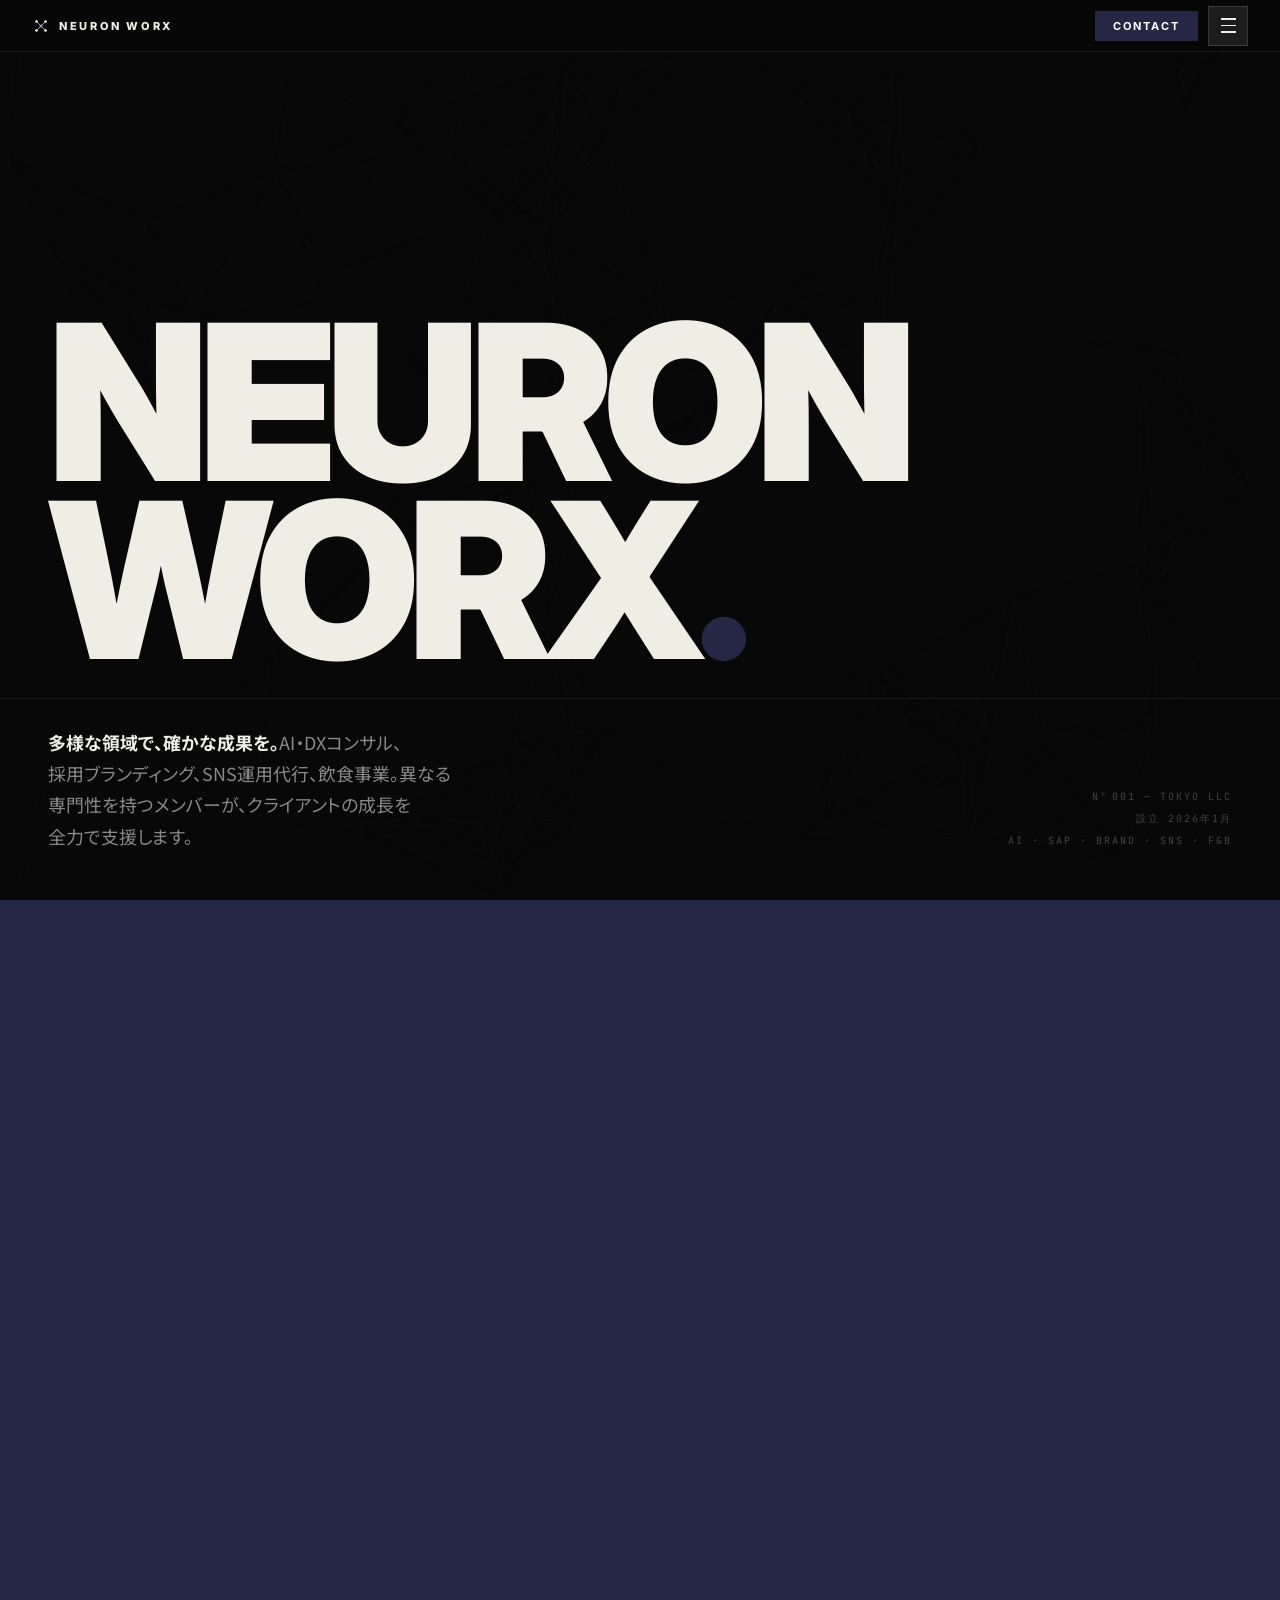
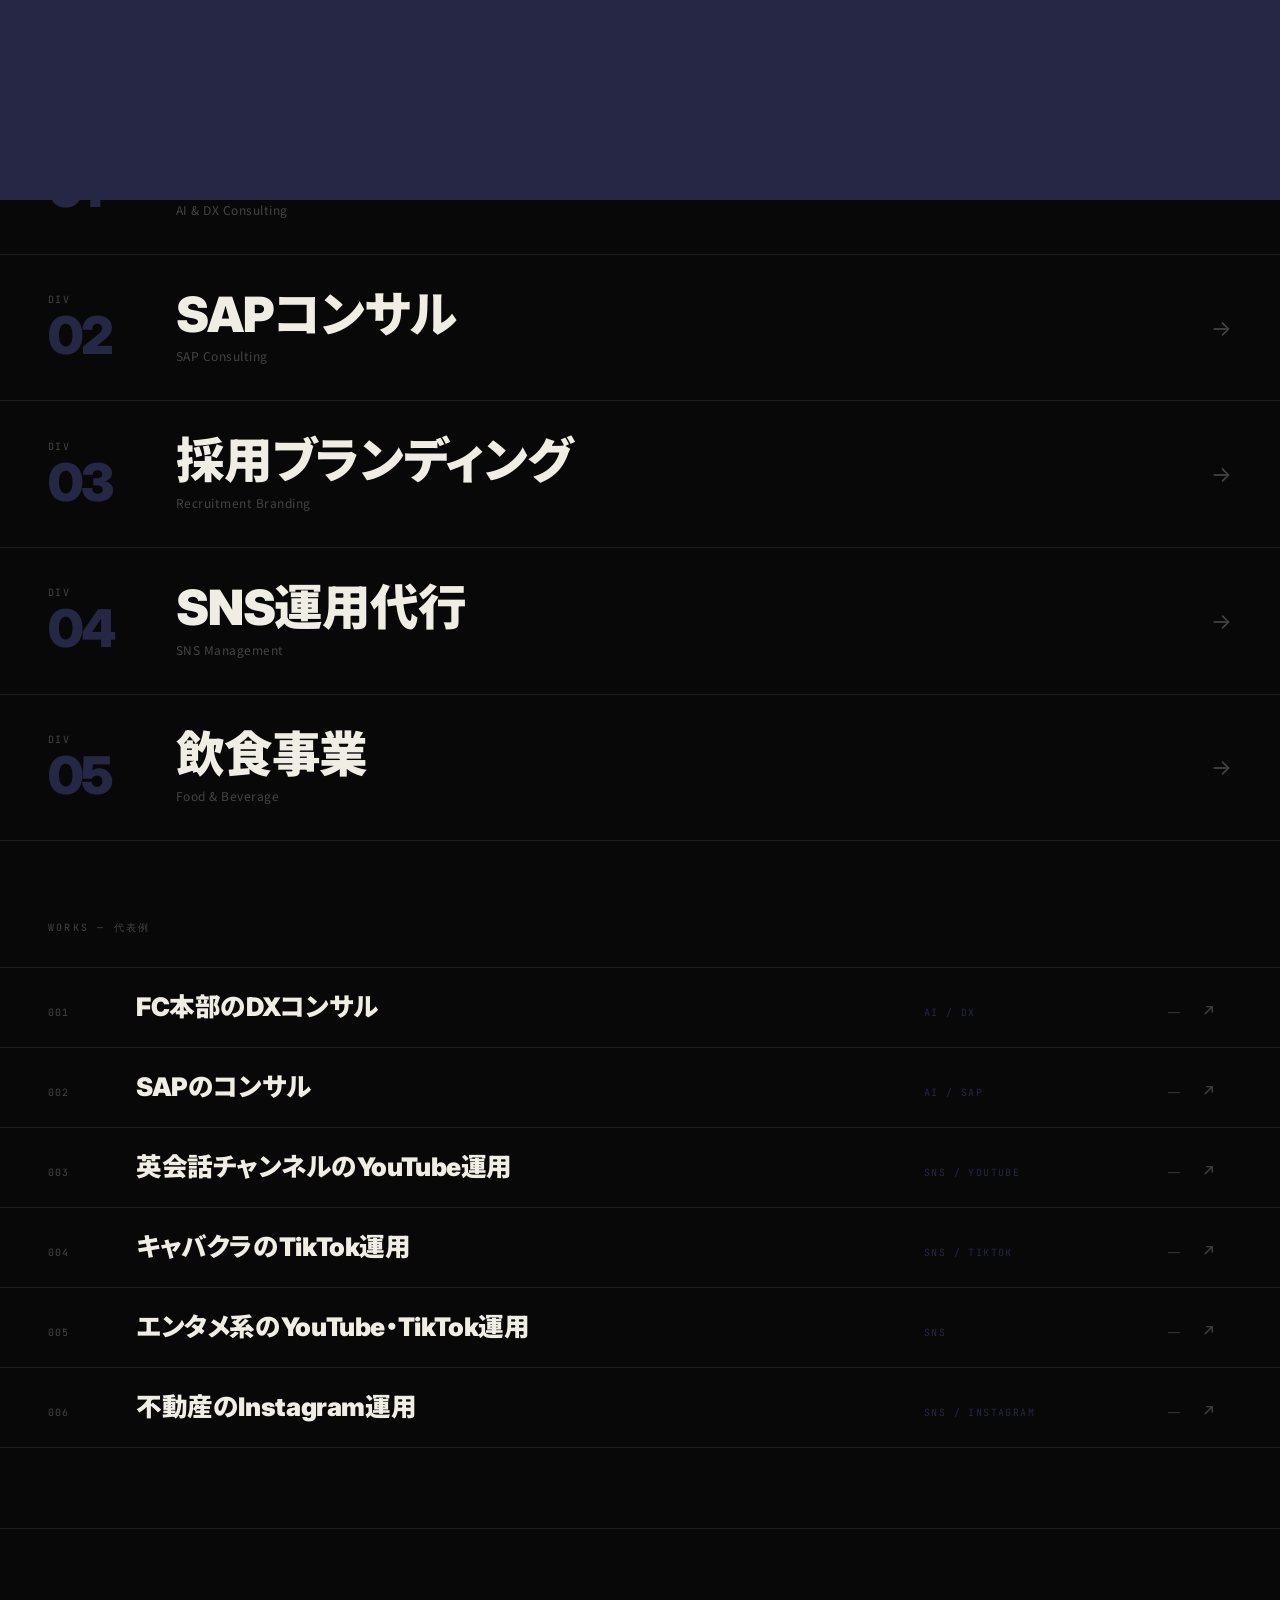
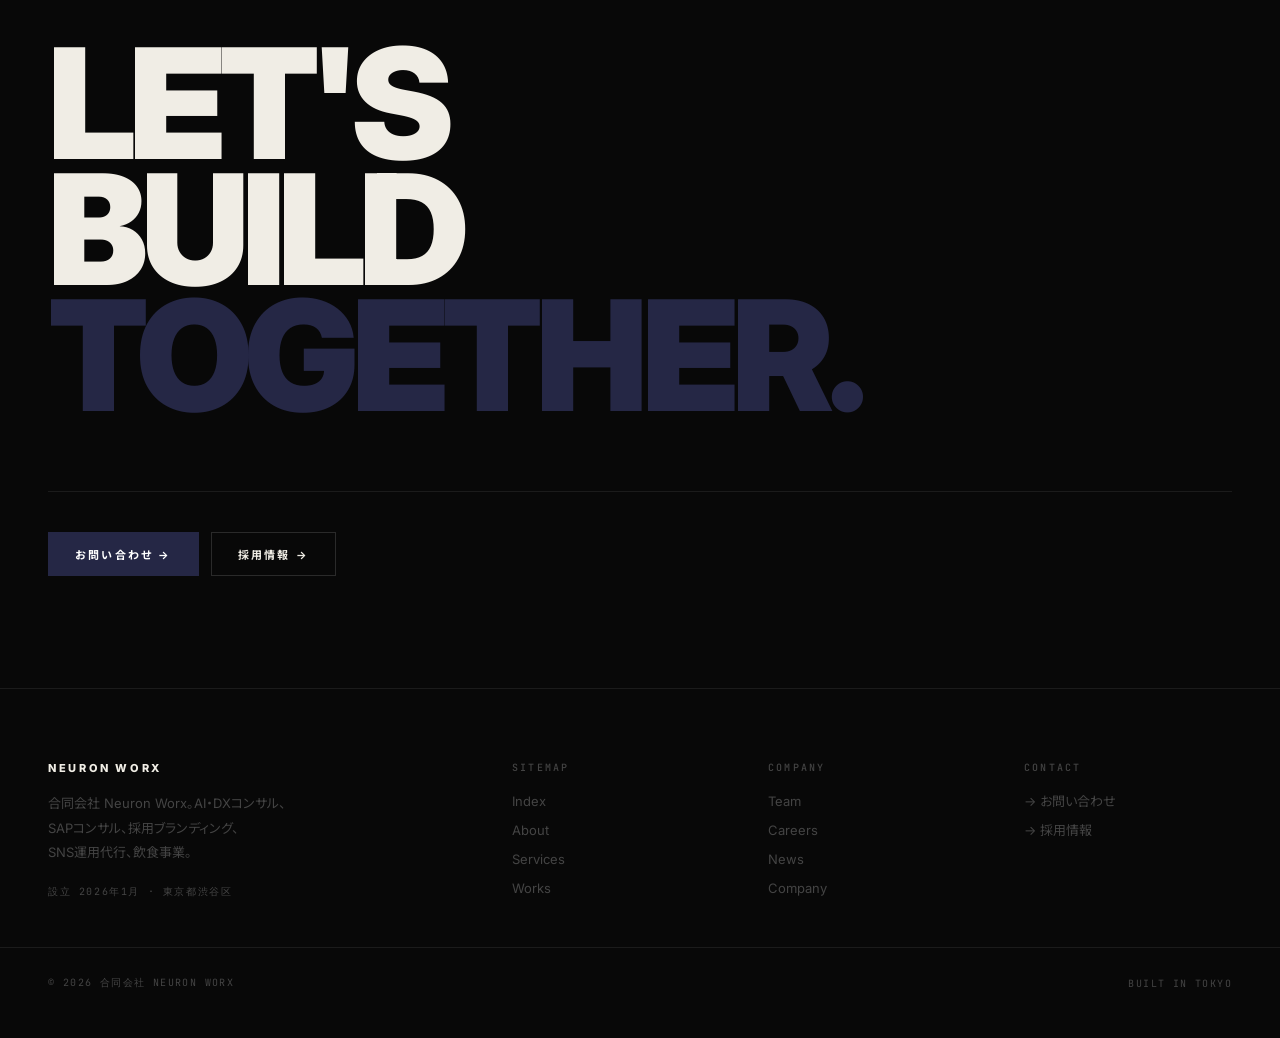
==== index.html @ 0fd64f43 "Fix Japanese typography + remove emails + fix founding date Typography (日本語組版): - word-break:auto-ph" ====
<!doctype html>
<html lang="ja">
<head>
<meta charset="utf-8"/>
<meta name="viewport" content="width=device-width,initial-scale=1"/>
<title>Neuron Worx — 合同会社ニューロンワークス</title>
<link rel="preconnect" href="https://fonts.googleapis.com"/>
<link rel="preconnect" href="https://fonts.gstatic.com" crossorigin/>
<link rel="stylesheet" href="https://fonts.googleapis.com/css2?family=Inter:wght@400;500;700;800;900&family=JetBrains+Mono:wght@400;500&family=Noto+Sans+JP:wght@400;500;700;900&family=Noto+Serif+JP:wght@400;700&display=swap"/>
<link rel="stylesheet" href="assets/theme.css"/>

<!--
  LOADER  ——  Inspired by RYDEN's scrolling strip marquee.
  Multiple black horizontal bands with "NEURON WORX" text
  scrolling in alternating directions. ガガガ energy.
-->
<style>
#nw-loader{
  position:fixed;inset:0;z-index:9999;
  background:#080808;
  display:flex;flex-direction:column;align-items:stretch;justify-content:center;
  overflow:hidden;
  transition:opacity .5s ease;
}
#nw-loader.out{opacity:0;pointer-events:none;}

.nwl-strip{
  display:flex;align-items:center;
  height:72px;
  overflow:hidden;
  border-bottom:1px solid rgba(255,255,255,.06);
  position:relative;
}
.nwl-strip:first-child{border-top:1px solid rgba(255,255,255,.06);}

/* even strips get the accent color text */
.nwl-strip:nth-child(2n) .nwl-track{color:#252745;}
.nwl-strip:nth-child(2n){background:#0d0d0d;}

.nwl-track{
  display:inline-flex;align-items:center;gap:0;
  white-space:nowrap;
  font-family:"Inter","Noto Sans JP",sans-serif;
  font-weight:900;
  font-size:36px;
  letter-spacing:-.01em;
  text-transform:uppercase;
  color:#f0ede5;
  /* default: scroll left */
  animation:scroll-l 6s linear infinite;
}
.nwl-strip:nth-child(2n) .nwl-track{
  /* even rows: scroll right */
  animation:scroll-r 5s linear infinite;
}
.nwl-strip:nth-child(3n) .nwl-track{
  animation-duration:8s;
}
.nwl-strip:nth-child(5) .nwl-track{
  animation-duration:4.5s;
}

@keyframes scroll-l{
  from{transform:translateX(0);}
  to{transform:translateX(-50%);}
}
@keyframes scroll-r{
  from{transform:translateX(-50%);}
  to{transform:translateX(0);}
}

.nwl-sep{
  display:inline-block;
  width:48px;height:48px;
  background:#252745;
  margin:0 28px;
  flex-shrink:0;
}
.nwl-strip:nth-child(2n) .nwl-sep{background:#f0ede5;}
</style>

<div id="nw-loader" aria-hidden="true">
  <!-- 7 scrolling strips -->
  <div class="nwl-strip"><div class="nwl-track">NEURON WORX <span class="nwl-sep"></span> NEURON WORX <span class="nwl-sep"></span> NEURON WORX <span class="nwl-sep"></span> NEURON WORX <span class="nwl-sep"></span> NEURON WORX <span class="nwl-sep"></span> NEURON WORX <span class="nwl-sep"></span> NEURON WORX <span class="nwl-sep"></span> NEURON WORX <span class="nwl-sep"></span></div></div>
  <div class="nwl-strip"><div class="nwl-track">NEURON WORX <span class="nwl-sep"></span> NEURON WORX <span class="nwl-sep"></span> NEURON WORX <span class="nwl-sep"></span> NEURON WORX <span class="nwl-sep"></span> NEURON WORX <span class="nwl-sep"></span> NEURON WORX <span class="nwl-sep"></span> NEURON WORX <span class="nwl-sep"></span> NEURON WORX <span class="nwl-sep"></span></div></div>
  <div class="nwl-strip"><div class="nwl-track">NEURON WORX <span class="nwl-sep"></span> NEURON WORX <span class="nwl-sep"></span> NEURON WORX <span class="nwl-sep"></span> NEURON WORX <span class="nwl-sep"></span> NEURON WORX <span class="nwl-sep"></span> NEURON WORX <span class="nwl-sep"></span> NEURON WORX <span class="nwl-sep"></span> NEURON WORX <span class="nwl-sep"></span></div></div>
  <div class="nwl-strip"><div class="nwl-track">NEURON WORX <span class="nwl-sep"></span> NEURON WORX <span class="nwl-sep"></span> NEURON WORX <span class="nwl-sep"></span> NEURON WORX <span class="nwl-sep"></span> NEURON WORX <span class="nwl-sep"></span> NEURON WORX <span class="nwl-sep"></span> NEURON WORX <span class="nwl-sep"></span> NEURON WORX <span class="nwl-sep"></span></div></div>
  <div class="nwl-strip"><div class="nwl-track">NEURON WORX <span class="nwl-sep"></span> NEURON WORX <span class="nwl-sep"></span> NEURON WORX <span class="nwl-sep"></span> NEURON WORX <span class="nwl-sep"></span> NEURON WORX <span class="nwl-sep"></span> NEURON WORX <span class="nwl-sep"></span> NEURON WORX <span class="nwl-sep"></span> NEURON WORX <span class="nwl-sep"></span></div></div>
  <div class="nwl-strip"><div class="nwl-track">NEURON WORX <span class="nwl-sep"></span> NEURON WORX <span class="nwl-sep"></span> NEURON WORX <span class="nwl-sep"></span> NEURON WORX <span class="nwl-sep"></span> NEURON WORX <span class="nwl-sep"></span> NEURON WORX <span class="nwl-sep"></span> NEURON WORX <span class="nwl-sep"></span> NEURON WORX <span class="nwl-sep"></span></div></div>
  <div class="nwl-strip"><div class="nwl-track">NEURON WORX <span class="nwl-sep"></span> NEURON WORX <span class="nwl-sep"></span> NEURON WORX <span class="nwl-sep"></span> NEURON WORX <span class="nwl-sep"></span> NEURON WORX <span class="nwl-sep"></span> NEURON WORX <span class="nwl-sep"></span> NEURON WORX <span class="nwl-sep"></span> NEURON WORX <span class="nwl-sep"></span></div></div>
</div>

<script>
const TWEAK_DEFAULTS = /*EDITMODE-BEGIN*/{
  "theme":  "dark",
  "accent": "orange",
  "font":   "sans"
}/*EDITMODE-END*/;
</script>

<style>
/* ════════════════════════════
   index.html — page styles
════════════════════════════ */

/* ── CANVAS bg ── */
#bg-canvas{
  position:fixed;inset:0;width:100%;height:100%;
  z-index:0;pointer-events:none;opacity:.5;
}

/* ── HERO ── */
.s-hero{
  min-height:100svh;
  display:flex;flex-direction:column;justify-content:flex-end;
  position:relative;z-index:1;
  padding-top:52px;
}
.hero-title{
  font-family:var(--display);font-style:var(--display-style);
  font-weight:var(--display-weight);
  font-size:clamp(72px,17vw,248px);
  line-height:.82;letter-spacing:-.045em;
  text-transform:uppercase;color:var(--ink);
  padding:0 48px;
}
.hero-title .accent{color:var(--accent);}
.hero-bottom{
  display:grid;grid-template-columns:1fr auto;gap:48px;align-items:end;
  padding:28px 48px 48px;
  border-top:1px solid var(--line);margin-top:28px;
}
.hero-copy{
  font-family:"Noto Sans JP","Inter",sans-serif;
  font-size:clamp(14px,1.4vw,18px);
  line-height:1.75;color:var(--ink-2);max-width:42ch;
}
.hero-copy b{color:var(--ink);font-weight:700;}
.hero-meta{
  flex-shrink:0;text-align:right;
  font-family:var(--mono);font-size:10px;letter-spacing:.2em;
  text-transform:uppercase;color:var(--ink-3);line-height:2.2;
}

/* ── SCROLLING TICKER (between hero and statement) ── */
.s-ticker{
  overflow:hidden;
  border-top:1px solid var(--line);
  border-bottom:1px solid var(--line);
  position:relative;z-index:1;
}
.ticker-row{
  display:flex;align-items:center;
  height:56px;overflow:hidden;
  border-bottom:1px solid var(--line);
}
.ticker-row:last-child{border-bottom:0;}
.ticker-track{
  display:inline-flex;align-items:center;
  white-space:nowrap;gap:0;
  font-family:var(--mono);font-size:12px;letter-spacing:.22em;
  text-transform:uppercase;color:var(--ink-3);
  animation:ticker-l 30s linear infinite;
}
.ticker-row:nth-child(2) .ticker-track{
  color:var(--accent);
  animation:ticker-r 22s linear infinite;
}
@keyframes ticker-l{from{transform:translateX(0);}to{transform:translateX(-50%);}}
@keyframes ticker-r{from{transform:translateX(-50%);}to{transform:translateX(0);}}
.ticker-sep{color:var(--accent);margin:0 20px;font-size:8px;}

/* ── STATEMENT ── */
.s-statement{
  padding:96px 48px;
  border-bottom:1px solid var(--line);
  position:relative;z-index:1;
}
.stmt-label{
  font-family:var(--mono);font-size:10px;letter-spacing:.22em;
  text-transform:uppercase;color:var(--accent);
  margin-bottom:40px;
}
.stmt-text{
  font-family:"Noto Sans JP","Inter",sans-serif;
  font-weight:700;font-size:clamp(28px,4vw,62px);
  line-height:1.45;color:var(--ink);
  max-width:1000px;
}
.stmt-text em{font-style:normal;color:var(--accent);}
.stmt-sub{
  font-family:var(--sans);font-size:14px;line-height:1.9;
  color:var(--ink-2);margin-top:40px;max-width:56ch;
}

/* ── DIVISIONS ── */
.s-divisions{position:relative;z-index:1;}
.div-header{
  display:flex;align-items:center;justify-content:space-between;
  padding:32px 48px;border-bottom:1px solid var(--line);
}
.div-label{font-family:var(--mono);font-size:10px;letter-spacing:.22em;text-transform:uppercase;color:var(--ink-3);}
.div-all{font-family:var(--mono);font-size:10px;letter-spacing:.18em;text-transform:uppercase;color:var(--ink-3);transition:color .2s;}
.div-all:hover{color:var(--ink);}
.div-row{
  display:grid;grid-template-columns:96px 1fr auto;
  align-items:center;gap:32px;
  padding:36px 48px;border-bottom:1px solid var(--line);
  cursor:pointer;transition:background .2s;
  text-decoration:none;color:inherit;position:relative;
}
.div-row::after{
  content:"";position:absolute;
  left:0;top:0;bottom:0;width:3px;
  background:var(--accent);
  transform:scaleY(0);transform-origin:bottom;
  transition:transform .3s cubic-bezier(.2,.8,.2,1);
}
.div-row:hover::after{transform:scaleY(1);}
.div-row:hover{background:rgba(255,68,0,.04);}
.div-num{
  display:flex;flex-direction:column;gap:4px;
}
.div-num .idx{font-family:var(--mono);font-size:10px;letter-spacing:.14em;color:var(--ink-3);}
.div-num .big{
  font-family:var(--display);font-style:var(--display-style);
  font-weight:var(--display-weight);
  font-size:52px;line-height:1;color:var(--accent);letter-spacing:-.04em;
}
.div-info{}
.div-name{
  font-family:var(--display);font-style:var(--display-style);
  font-weight:var(--display-weight);
  font-size:clamp(28px,3.8vw,60px);line-height:1;
  letter-spacing:-.025em;color:var(--ink);
}
.div-jp{
  font-family:"Noto Sans JP",sans-serif;font-size:12px;
  color:var(--ink-3);margin-top:8px;letter-spacing:.04em;
}
.div-arrow{font-size:22px;color:var(--ink-3);flex-shrink:0;transition:transform .25s,color .2s;}
.div-row:hover .div-arrow{transform:translateX(8px);color:var(--accent);}

/* ── WORKS LIST ── */
.s-works{padding:80px 0;position:relative;z-index:1;}
.works-hdr{
  display:flex;align-items:center;justify-content:space-between;
  padding:0 48px;margin-bottom:0;
}
.works-hdr-label{font-family:var(--mono);font-size:10px;letter-spacing:.22em;text-transform:uppercase;color:var(--ink-3);}
.works-hdr-link{font-family:var(--mono);font-size:10px;letter-spacing:.18em;text-transform:uppercase;color:var(--ink-3);transition:color .2s;}
.works-hdr-link:hover{color:var(--ink);}
.works-list{border-top:1px solid var(--line);margin-top:32px;}
.work-row{
  display:grid;grid-template-columns:64px 1fr 160px 72px 28px;
  align-items:baseline;gap:24px;
  padding:26px 48px;border-bottom:1px solid var(--line);
  cursor:pointer;position:relative;transition:background .2s;
}
.work-row::before{
  content:"";position:absolute;left:0;top:0;bottom:0;
  width:0;background:var(--accent);
  transition:width .28s cubic-bezier(.2,.8,.2,1);
}
.work-row:hover::before{width:3px;}
.work-row:hover{background:rgba(255,68,0,.04);}
.wn{font-family:var(--mono);font-size:10px;letter-spacing:.1em;color:var(--ink-3);}
.wt{
  font-family:var(--display);font-style:var(--display-style);
  font-weight:var(--display-weight);
  font-size:clamp(18px,2vw,32px);letter-spacing:-.015em;line-height:1.05;color:var(--ink);
}
.wt small{display:block;font-family:var(--sans);font-style:normal;font-size:11px;color:var(--ink-3);margin-top:4px;font-weight:400;}
.wcat{font-family:var(--mono);font-size:10px;letter-spacing:.14em;text-transform:uppercase;color:var(--accent);}
.wyr{font-family:var(--mono);font-size:10px;color:var(--ink-3);text-align:right;}
.warr{color:var(--ink-3);font-family:var(--mono);transition:color .2s,transform .2s;}
.work-row:hover .warr{color:var(--accent);transform:translateX(4px);}
.works-foot{padding:36px 48px 0;}

/* ── FIGURES ── */
.s-figures{
  display:grid;grid-template-columns:repeat(4,1fr);
  border-top:1px solid var(--line);border-bottom:1px solid var(--line);
  position:relative;z-index:1;
}
.fig-cell{
  padding:44px 36px;border-left:1px solid var(--line);
  display:flex;flex-direction:column;gap:8px;
}
.fig-cell:first-child{border-left:0;}
.fig-label{font-family:var(--mono);font-size:10px;letter-spacing:.2em;text-transform:uppercase;color:var(--ink-3);}
.fig-val{
  font-family:var(--display);font-style:var(--display-style);
  font-weight:var(--display-weight);
  font-size:clamp(44px,5vw,80px);line-height:1;color:var(--ink);letter-spacing:-.03em;
}
.fig-val sup{font-size:.28em;color:var(--accent);font-family:var(--mono);font-style:normal;margin-left:2px;vertical-align:top;margin-top:.2em;}
.fig-note{font-family:var(--mono);font-size:10px;letter-spacing:.12em;text-transform:uppercase;color:var(--ink-3);margin-top:auto;}

/* ── CTA section ── */
.s-cta{
  padding:112px 48px;
  border-top:1px solid var(--line);
  position:relative;z-index:1;
}
.cta-heading{
  font-family:var(--display);font-style:var(--display-style);
  font-weight:var(--display-weight);
  font-size:clamp(56px,12vw,180px);line-height:.82;
  letter-spacing:-.045em;text-transform:uppercase;color:var(--ink);
  margin-bottom:72px;
}
.cta-heading .accent{color:var(--accent);}
.cta-row{
  display:flex;align-items:center;justify-content:space-between;gap:40px;
  border-top:1px solid var(--line);padding-top:40px;flex-wrap:wrap;
}
.cta-email{font-family:var(--mono);font-size:13px;letter-spacing:.1em;color:var(--ink-3);}
.cta-btns{display:flex;gap:12px;flex-wrap:wrap;}

/* Responsive */
@media(max-width:1100px){
  .s-figures{grid-template-columns:1fr 1fr;}
  .fig-cell{border-left:0;border-top:1px solid var(--line);}
  .fig-cell:first-child,.fig-cell:nth-child(2){border-top:0;}
}
@media(max-width:900px){
  .hero-title{font-size:min(16vw,96px);padding:0 24px;}
  .hero-bottom{grid-template-columns:1fr;gap:24px;padding:24px 24px 40px;}
  .s-statement{padding:64px 24px;}
  .div-header,.works-hdr,.works-foot{padding-left:24px;padding-right:24px;}
  .div-row{padding:28px 24px;grid-template-columns:64px 1fr auto;gap:16px;}
  .div-num .big{font-size:36px;}
  .work-row{padding:20px 24px;grid-template-columns:40px 1fr;}
  .wcat,.wyr,.warr{display:none;}
  .s-cta{padding:80px 24px;}
  .s-figures{grid-template-columns:1fr 1fr;}
}
</style>
</head>
<body data-theme="dark" data-accent="orange" data-font="sans">

<canvas id="bg-canvas"></canvas>

<!-- Menu -->
<div class="menu-overlay" id="menu">
  <button class="menu-close" id="menu-close">×</button>
  <nav>
    <ul class="menu-links">
      <li><a href="index.html">Index <span class="arr">↗</span></a></li>
      <li><a href="about.html">About <span class="arr">↗</span></a></li>
      <li><a href="services.html">Services <span class="arr">↗</span></a></li>
      <li><a href="works.html">Works <span class="arr">↗</span></a></li>
      <li><a href="team.html">Team <span class="arr">↗</span></a></li>
      <li><a href="careers.html">Careers <span class="arr">↗</span></a></li>
      <li><a href="news.html">News <span class="arr">↗</span></a></li>
      <li><a href="company.html">Company <span class="arr">↗</span></a></li>
      <li><a href="contact.html">Contact <span class="arr">↗</span></a></li>
    </ul>
  </nav>
  <div class="menu-foot">
    <span>© 2026 合同会社 Neuron Worx</span>
    <span>Tokyo, Japan · Est. 2021</span>
  </div>
</div>

<!-- Nav -->
<nav class="site-nav">
  <a class="logo" href="index.html">
    <span class="logo-mark">
      <svg viewBox="0 0 24 24" fill="none">
        <defs><linearGradient id="nwlg" x1="0" y1="0" x2="1" y2="1">
          <stop offset="0" stop-color="#252745"/><stop offset="1" stop-color="#3a3d70"/>
        </linearGradient></defs>
        <circle cx="6"  cy="6"  r="1.8" fill="currentColor"/>
        <circle cx="18" cy="6"  r="1.8" fill="currentColor"/>
        <circle cx="6"  cy="18" r="1.8" fill="currentColor"/>
        <circle cx="18" cy="18" r="1.8" fill="currentColor"/>
        <circle cx="12" cy="12" r="3"   fill="url(#nwlg)"/>
        <path d="M6 6 L12 12 L18 6 M6 18 L12 12 L18 18" stroke="currentColor" stroke-width="0.85"/>
      </svg>
    </span>
    NEURON WORX
  </a>
  <div class="nav-right">
    <a class="nav-contact" href="contact.html">CONTACT</a>
    <button class="nav-hamburger" id="menu-open">
      <span></span><span></span><span></span>
    </button>
  </div>
</nav>

<!-- Tweaks -->
<div class="tweaks" id="tweaks">
  <h4>TWEAKS <span class="close" id="tweaks-close">×</span></h4>
  <div class="tw-row"><span class="label">Accent</span><div class="tw-opts" data-key="accent">
    <button class="tw-opt" data-val="orange">Orange</button>
    <button class="tw-opt" data-val="white">White</button>
    <button class="tw-opt" data-val="lime">Lime</button>
    <button class="tw-opt" data-val="cyan">Cyan</button>
  </div></div>
  <div class="tw-row"><span class="label">Font</span><div class="tw-opts" data-key="font">
    <button class="tw-opt" data-val="sans">Sans</button>
    <button class="tw-opt" data-val="serif-italic">Bodoni</button>
    <button class="tw-opt" data-val="mono">Mono</button>
  </div></div>
</div>

<main>

  <!-- HERO -->
  <section class="s-hero">
    <h1 class="hero-title">
      NEURON<br/>WORX<span class="accent">.</span>
    </h1>
    <div class="hero-bottom">
      <p class="hero-copy">
        <b>多様な領域で、確かな成果を。</b>AI・DXコンサル、採用ブランディング、SNS運用代行、飲食事業。異なる専門性を持つメンバーが、クライアントの成長を全力で支援します。
      </p>
      <div class="hero-meta">
        N°&thinsp;001 — Tokyo LLC
        <br/>設立 2026年1月
        <br/>AI · SAP · Brand · SNS · F&amp;B
      </div>
    </div>
  </section>

  <!-- SCROLLING TICKER -->
  <div class="s-ticker">
    <div class="ticker-row">
      <div class="ticker-track">
        AI CONSULTING <span class="ticker-sep">◆</span> RECRUITMENT BRANDING <span class="ticker-sep">◆</span> SNS MANAGEMENT <span class="ticker-sep">◆</span> FOOD &amp; BEVERAGE <span class="ticker-sep">◆</span> TOKYO · JAPAN <span class="ticker-sep">◆</span> EST. 2026 <span class="ticker-sep">◆</span> AI CONSULTING <span class="ticker-sep">◆</span> RECRUITMENT BRANDING <span class="ticker-sep">◆</span> SNS MANAGEMENT <span class="ticker-sep">◆</span> FOOD &amp; BEVERAGE <span class="ticker-sep">◆</span> TOKYO · JAPAN <span class="ticker-sep">◆</span> EST. 2026 <span class="ticker-sep">◆</span>
      </div>
    </div>
    <div class="ticker-row">
      <div class="ticker-track">
        知性を編む <span class="ticker-sep">◆</span> 事業を接続する <span class="ticker-sep">◆</span> 合同会社ニューロンワークス <span class="ticker-sep">◆</span> NEURON WORX <span class="ticker-sep">◆</span> 四つの事業 <span class="ticker-sep">◆</span> 異領域の接続 <span class="ticker-sep">◆</span> 知性を編む <span class="ticker-sep">◆</span> 事業を接続する <span class="ticker-sep">◆</span> 合同会社ニューロンワークス <span class="ticker-sep">◆</span> NEURON WORX <span class="ticker-sep">◆</span> 四つの事業 <span class="ticker-sep">◆</span> 異領域の接続 <span class="ticker-sep">◆</span>
      </div>
    </div>
  </div>

  <!-- STATEMENT -->
  <section class="s-statement">
    <p class="stmt-label">— Our Mission</p>
    <h2 class="stmt-text reveal">
      多様な領域で挑戦し、<em>確かな成果</em>をお届けすること。それが Neuron Worx の約束です。
    </h2>
    <p class="stmt-sub reveal">
      コンサルファーム出身者、スタートアップの元CEO、トップクリエイターなど、異なるバックグラウンドを持つプロフェッショナルが集結。AI・DXからSAP、採用ブランディング、SNS運用代行、飲食事業まで、多彩な領域でクライアントの成長を支えています。
    </p>
  </section>

  <!-- DIVISIONS -->
  <section class="s-divisions">
    <div class="div-header">
      <span class="div-label">Divisions — 五つの事業</span>
      <a class="div-all" href="services.html">すべて見る →</a>
    </div>
    <a class="div-row reveal" href="services.html#ai">
      <div class="div-num"><span class="idx">DIV</span><span class="big">01</span></div>
      <div class="div-info">
        <div class="div-name">AI・DXコンサル</div>
        <div class="div-jp">AI &amp; DX Consulting</div>
      </div>
      <span class="div-arrow">→</span>
    </a>
    <a class="div-row reveal" href="services.html#sap">
      <div class="div-num"><span class="idx">DIV</span><span class="big">02</span></div>
      <div class="div-info">
        <div class="div-name">SAPコンサル</div>
        <div class="div-jp">SAP Consulting</div>
      </div>
      <span class="div-arrow">→</span>
    </a>
    <a class="div-row reveal" href="services.html#branding">
      <div class="div-num"><span class="idx">DIV</span><span class="big">03</span></div>
      <div class="div-info">
        <div class="div-name">採用ブランディング</div>
        <div class="div-jp">Recruitment Branding</div>
      </div>
      <span class="div-arrow">→</span>
    </a>
    <a class="div-row reveal" href="services.html#sns">
      <div class="div-num"><span class="idx">DIV</span><span class="big">04</span></div>
      <div class="div-info">
        <div class="div-name">SNS運用代行</div>
        <div class="div-jp">SNS Management</div>
      </div>
      <span class="div-arrow">→</span>
    </a>
    <a class="div-row reveal" href="services.html#fnb">
      <div class="div-num"><span class="idx">DIV</span><span class="big">05</span></div>
      <div class="div-info">
        <div class="div-name">飲食事業</div>
        <div class="div-jp">Food &amp; Beverage</div>
      </div>
      <span class="div-arrow">→</span>
    </a>
  </section>

  <!-- WORKS -->
  <section class="s-works">
    <div class="works-hdr">
      <span class="works-hdr-label">Works — 代表例</span>
    </div>
    <div class="works-list reveal">
      <div class="work-row">
        <div class="wn">001</div>
        <div class="wt">FC本部のDXコンサル</div>
        <div class="wcat">AI / DX</div>
        <div class="wyr">——</div>
        <div class="warr">↗</div>
      </div>
      <div class="work-row">
        <div class="wn">002</div>
        <div class="wt">SAPのコンサル</div>
        <div class="wcat">AI / SAP</div>
        <div class="wyr">——</div>
        <div class="warr">↗</div>
      </div>
      <div class="work-row">
        <div class="wn">003</div>
        <div class="wt">英会話チャンネルのYouTube運用</div>
        <div class="wcat">SNS / YouTube</div>
        <div class="wyr">——</div>
        <div class="warr">↗</div>
      </div>
      <div class="work-row">
        <div class="wn">004</div>
        <div class="wt">キャバクラのTikTok運用</div>
        <div class="wcat">SNS / TikTok</div>
        <div class="wyr">——</div>
        <div class="warr">↗</div>
      </div>
      <div class="work-row">
        <div class="wn">005</div>
        <div class="wt">エンタメ系のYouTube・TikTok運用</div>
        <div class="wcat">SNS</div>
        <div class="wyr">——</div>
        <div class="warr">↗</div>
      </div>
      <div class="work-row">
        <div class="wn">006</div>
        <div class="wt">不動産のInstagram運用</div>
        <div class="wcat">SNS / Instagram</div>
        <div class="wyr">——</div>
        <div class="warr">↗</div>
      </div>
    </div>
  </section>

  <!-- CTA -->
  <section class="s-cta">
    <h2 class="cta-heading reveal">
      LET'S<br/>BUILD<br/><span class="accent">TOGETHER.</span>
    </h2>
    <div class="cta-row">
      <div class="cta-btns">
        <a class="btn primary" href="contact.html">お問い合わせ →</a>
        <a class="btn" href="careers.html">採用情報 →</a>
      </div>
    </div>
  </section>

</main>

<footer class="site-footer">
  <div class="footer-grid">
    <div>
      <div style="font-family:var(--sans);font-size:11px;font-weight:800;letter-spacing:.24em;color:var(--ink);margin-bottom:16px;text-transform:uppercase;">Neuron Worx</div>
      <p style="font-family:var(--sans);font-size:13px;color:var(--ink-3);line-height:1.9;max-width:36ch;">合同会社 Neuron Worx。AI・DXコンサル、SAPコンサル、採用ブランディング、SNS運用代行、飲食事業。</p>
      <p style="font-family:var(--mono);font-size:10px;letter-spacing:.16em;color:var(--ink-3);margin-top:20px;">設立 2026年1月 · 東京都渋谷区</p>
    </div>
    <div>
      <h5>Sitemap</h5>
      <ul>
        <li><a href="index.html">Index</a></li>
        <li><a href="about.html">About</a></li>
        <li><a href="services.html">Services</a></li>
        <li><a href="works.html">Works</a></li>
      </ul>
    </div>
    <div>
      <h5>Company</h5>
      <ul>
        <li><a href="team.html">Team</a></li>
        <li><a href="careers.html">Careers</a></li>
        <li><a href="news.html">News</a></li>
        <li><a href="company.html">Company</a></li>
      </ul>
    </div>
    <div>
      <h5>Contact</h5>
      <ul>
        <li><a href="contact.html">→ お問い合わせ</a></li>
        <li><a href="careers.html">→ 採用情報</a></li>
      </ul>
    </div>
  </div>
  <div class="footer-copy">
    <span>© 2026 合同会社 Neuron Worx</span>
    <span>Built in Tokyo</span>
  </div>
</footer>

<div class="page-trans" id="page-trans"></div>

<script>
/* ─── Loader exit ─── */
(function(){
  const loader = document.getElementById('nw-loader');
  if(!loader) return;
  function dismiss(){
    loader.classList.add('out');
    setTimeout(()=>{ loader.style.display='none'; }, 520);
  }
  const MIN = 1800; // show the strips long enough to enjoy them
  const t0 = Date.now();
  function tryDismiss(){
    const wait = Math.max(0, MIN - (Date.now()-t0));
    setTimeout(dismiss, wait);
  }
  if(document.readyState==='complete') tryDismiss();
  else { window.addEventListener('load', tryDismiss); setTimeout(dismiss, 4000); }
})();

/* ─── Tweaks ─── */
const state = Object.assign({}, TWEAK_DEFAULTS);
const ACCENT_VARS = {
  orange: {a:'#252745', a2:'#3a3d70'},
  white:  {a:'#f0ede5', a2:'#cccccc'},
  lime:   {a:'#aaff00', a2:'#ccff44'},
  cyan:   {a:'#00ccff', a2:'#44ddff'},
};
function applyState(){
  document.body.dataset.accent = state.accent;
  document.body.dataset.font   = state.font;
  const av = ACCENT_VARS[state.accent] || ACCENT_VARS.orange;
  document.documentElement.style.setProperty('--accent',  av.a);
  document.documentElement.style.setProperty('--accent-2',av.a2);
  document.documentElement.style.setProperty('--orange',  av.a);
  document.documentElement.style.setProperty('--orange-2',av.a2);
  document.querySelectorAll('.tw-opts').forEach(w=>{
    w.querySelectorAll('.tw-opt').forEach(b=> b.classList.toggle('on', b.dataset.val===state[w.dataset.key]));
  });
}
function setKey(k,v){ state[k]=v; applyState(); try{ window.parent.postMessage({type:'__edit_mode_set_keys',edits:{[k]:v}},'*'); }catch(e){} }
document.addEventListener('click', e=>{
  const b=e.target.closest('.tw-opt'); if(!b) return;
  const w=b.closest('.tw-opts'); if(!w) return;
  setKey(w.dataset.key, b.dataset.val);
});
const tc=document.getElementById('tweaks-close');
if(tc) tc.onclick=()=>{ document.getElementById('tweaks').classList.remove('active'); try{ window.parent.postMessage({type:'__deactivate_edit_mode'},'*'); }catch(e){} };
window.addEventListener('message', e=>{
  const d=e.data||{}, p=document.getElementById('tweaks');
  if(!p) return;
  if(d.type==='__activate_edit_mode') p.classList.add('active');
  if(d.type==='__deactivate_edit_mode') p.classList.remove('active');
});
try{ window.parent.postMessage({type:'__edit_mode_available'},'*'); }catch(e){}
applyState();

/* ─── Menu ─── */
const menu=document.getElementById('menu');
document.getElementById('menu-open').addEventListener('click',()=>{ menu.classList.add('open'); document.body.style.overflow='hidden'; });
document.getElementById('menu-close').addEventListener('click',()=>{ menu.classList.remove('open'); document.body.style.overflow=''; });
document.addEventListener('keydown',e=>{ if(e.key==='Escape'){ menu.classList.remove('open'); document.body.style.overflow=''; }});

/* ─── Reveal ─── */
const io=new IntersectionObserver(ents=>{
  ents.forEach(en=>{ if(en.isIntersecting){ en.target.classList.add('in'); io.unobserve(en.target); }});
},{threshold:0.05, rootMargin:'0px 0px -40px 0px'});
document.querySelectorAll('.reveal').forEach(el=> io.observe(el));
setTimeout(()=>{ document.querySelectorAll('.reveal:not(.in)').forEach(el=>{ if(el.getBoundingClientRect().top<window.innerHeight) el.classList.add('in'); }); }, 2000);

/* ─── Page transitions ─── */
const trans=document.getElementById('page-trans');
window.addEventListener('pageshow',()=> trans.classList.remove('enter'));
document.addEventListener('click', e=>{
  const a=e.target.closest('a[href]'); if(!a) return;
  const href=a.getAttribute('href');
  if(!href||href.startsWith('#')||href.startsWith('http')||href.startsWith('mailto:')||a.target==='_blank') return;
  e.preventDefault();
  trans.classList.add('enter');
  setTimeout(()=> location.href=href, 500);
});

/* ─── Canvas: neural network ─── */
(function(){
  const canvas=document.getElementById('bg-canvas');
  if(!canvas) return;
  const ctx=canvas.getContext('2d');
  let W,H,dpr,nodes=[];
  let mouse={x:-9999,y:-9999};

  function resize(){
    dpr=Math.min(window.devicePixelRatio||1,2);
    W=canvas.clientWidth=window.innerWidth;
    H=canvas.clientHeight=window.innerHeight;
    canvas.width=W*dpr; canvas.height=H*dpr;
    ctx.setTransform(dpr,0,0,dpr,0,0);
    build();
  }
  function build(){
    const n=Math.max(40,Math.floor((W*H)/13000));
    nodes=[];
    for(let i=0;i<n;i++) nodes.push({
      x:Math.random()*W, y:Math.random()*H,
      vx:(Math.random()-.5)*.5, vy:(Math.random()-.5)*.5,
      r:.8+Math.random()*1.4,
    });
  }
  function loop(){
    ctx.clearRect(0,0,W,H);
    const R=180;
    // accent color from CSS
    const cs=getComputedStyle(document.body);
    const ac=cs.getPropertyValue('--accent').trim()||'#252745';
    const h=ac.replace('#',''); const cv=parseInt(h,16);
    const r=(cv>>16)&255, g=(cv>>8)&255, b=cv&255;

    for(const n of nodes){
      n.x+=n.vx*.5; n.y+=n.vy*.5;
      if(n.x<-R)n.x=W+R; if(n.x>W+R)n.x=-R;
      if(n.y<-R)n.y=H+R; if(n.y>H+R)n.y=-R;
      // mouse repel
      const dx=n.x-mouse.x, dy=n.y-mouse.y, d=Math.sqrt(dx*dx+dy*dy);
      if(d<120&&d>0){ n.x+=(dx/d)*.3; n.y+=(dy/d)*.3; }
    }
    for(let i=0;i<nodes.length;i++){
      for(let j=i+1;j<nodes.length;j++){
        const a=nodes[i],b=nodes[j],dx=b.x-a.x,dy=b.y-a.y,d2=dx*dx+dy*dy;
        if(d2>R*R) continue;
        const al=(1-Math.sqrt(d2)/R)*.12;
        ctx.strokeStyle=`rgba(${r},${g},${b},${al})`;
        ctx.lineWidth=.6;
        ctx.beginPath();ctx.moveTo(a.x,a.y);ctx.lineTo(b.x,b.y);ctx.stroke();
      }
    }
    for(const n of nodes){
      ctx.fillStyle=`rgba(${r},${g},${b},.18)`;
      ctx.beginPath();ctx.arc(n.x,n.y,n.r,0,Math.PI*2);ctx.fill();
    }
    requestAnimationFrame(loop);
  }
  window.addEventListener('resize',resize);
  window.addEventListener('mousemove',e=>{ mouse.x=e.clientX; mouse.y=e.clientY; });
  resize(); loop();
})();
</script>
</body>
</html>
---- assets/theme.css ----
/* ==========================================================
   NEURON WORX — Design System v6
   Black base · white contrast · orange accent
   "ごちゃごちゃかつ綺麗" editorial energy
========================================================== */

:root {
  --bg:       #080808;
  --bg-1:     #0e0e0e;
  --bg-2:     #141414;
  --bg-3:     #1c1c1c;
  --ink:      #f0ede5;
  --ink-2:    #888888;
  --ink-3:    #444444;
  --line:     rgba(255,255,255,.08);
  --line-2:   rgba(255,255,255,.14);
  --white:    #f0ede5;

  --orange:   #252745;
  --orange-2: #3a3d70;

  --accent:   var(--orange);
  --accent-2: var(--orange-2);

  --sans:     "Inter","Noto Sans JP",system-ui,sans-serif;
  --serif:    "Bodoni Moda","Noto Serif JP",serif;
  --serif-jp: "Noto Serif JP",serif;
  --mono:     "JetBrains Mono",ui-monospace,monospace;

  --display:        var(--sans);
  --display-style:  normal;
  --display-weight: 900;

  --motion: 2;
  --max: 1400px;
}

/* ─── Reset ─── */
*,*::before,*::after{box-sizing:border-box;margin:0;padding:0;}
html{background:var(--bg);color:var(--ink);scroll-behavior:smooth;}
body{
  font-family:var(--sans);
  background:var(--bg);
  color:var(--ink);
  overflow-x:hidden;
  -webkit-font-smoothing:antialiased;
  font-feature-settings:"palt","pkna";
  /* 日本語組版: 句読点・助詞の位置で自然に折り返す */
  word-break:auto-phrase;
  overflow-wrap:break-word;
  line-break:strict;
}
/* 見出し: 行末バランスを均等に保つ */
h1,h2,h3,h4{
  text-wrap:balance;
  word-break:keep-all;
  overflow-wrap:normal;
}
/* 本文段落: 読みやすい位置で折り返す */
p{
  text-wrap:pretty;
  word-break:auto-phrase;
  overflow-wrap:break-word;
}
::selection{background:var(--accent);color:#000;}
a{color:inherit;text-decoration:none;}
img{display:block;max-width:100%;}

/* ─── Nav ─── */
.site-nav{
  position:fixed;top:0;left:0;right:0;z-index:50;
  height:52px;
  display:flex;align-items:center;justify-content:space-between;
  padding:0 32px;
  border-bottom:1px solid var(--line);
  background:rgba(8,8,8,.9);
  backdrop-filter:blur(16px);
}
.logo{
  display:flex;align-items:center;gap:9px;
  font-family:var(--sans);font-size:11px;font-weight:800;
  letter-spacing:.24em;text-transform:uppercase;color:var(--ink);
}
.logo-mark{width:18px;height:18px;}
.logo-mark svg{width:100%;height:100%;display:block;}
.nav-right{display:flex;align-items:center;gap:10px;}
.nav-contact{
  font-family:var(--sans);font-size:11px;font-weight:700;
  letter-spacing:.18em;text-transform:uppercase;
  padding:8px 18px;background:var(--accent);color:#fff;
  border:none;cursor:pointer;transition:background .15s;
}
.nav-contact:hover{background:var(--orange-2);}
.nav-hamburger{
  width:40px;height:40px;background:var(--bg-3);border:1px solid var(--line-2);
  display:flex;flex-direction:column;align-items:center;justify-content:center;gap:5px;
  cursor:pointer;transition:background .15s;
}
.nav-hamburger:hover{background:var(--accent);}
.nav-hamburger span{display:block;width:15px;height:1.5px;background:var(--ink);}

/* ─── Menu overlay ─── */
.menu-overlay{
  position:fixed;inset:0;z-index:200;
  background:var(--bg);
  display:flex;flex-direction:column;align-items:flex-start;justify-content:center;
  padding:72px 48px;
  pointer-events:none;opacity:0;
  transition:opacity .3s ease;
}
.menu-overlay.open{opacity:1;pointer-events:all;}
.menu-close{
  position:absolute;top:14px;right:28px;
  font-family:var(--sans);font-size:24px;font-weight:300;color:var(--ink);
  background:none;border:none;cursor:pointer;padding:8px;
  opacity:.5;transition:opacity .15s;
}
.menu-close:hover{opacity:1;}
.menu-links{list-style:none;}
.menu-links li{overflow:hidden;border-bottom:1px solid var(--line);}
.menu-links a{
  display:flex;align-items:center;justify-content:space-between;
  font-family:var(--sans);font-weight:900;
  font-size:clamp(32px,6vw,88px);
  letter-spacing:-.03em;text-transform:uppercase;
  color:var(--ink);line-height:1;padding:.12em 0;
  transform:translateY(110%);
  transition:transform .45s cubic-bezier(.2,.8,.2,1),color .15s;
}
.menu-overlay.open .menu-links a{transform:translateY(0);}
.menu-links li:nth-child(1) a{transition-delay:.04s;}
.menu-links li:nth-child(2) a{transition-delay:.07s;}
.menu-links li:nth-child(3) a{transition-delay:.10s;}
.menu-links li:nth-child(4) a{transition-delay:.13s;}
.menu-links li:nth-child(5) a{transition-delay:.16s;}
.menu-links li:nth-child(6) a{transition-delay:.19s;}
.menu-links li:nth-child(7) a{transition-delay:.22s;}
.menu-links li:nth-child(8) a{transition-delay:.25s;}
.menu-links li:nth-child(9) a{transition-delay:.28s;}
.menu-links a:hover{color:var(--accent);}
.menu-links a .arr{font-size:.45em;opacity:.35;transition:opacity .15s;}
.menu-links a:hover .arr{opacity:1;color:var(--accent);}
.menu-foot{
  position:absolute;bottom:28px;left:48px;right:48px;
  display:flex;justify-content:space-between;
  font-family:var(--mono);font-size:10px;letter-spacing:.18em;
  text-transform:uppercase;color:var(--ink-3);
}

/* ─── Layout ─── */
.wrap{max-width:var(--max);margin:0 auto;padding:0 48px;}
main{position:relative;z-index:1;}

/* ─── Buttons ─── */
.btn{
  display:inline-flex;align-items:center;gap:10px;
  font-family:var(--sans);font-size:11px;font-weight:700;
  letter-spacing:.2em;text-transform:uppercase;
  padding:13px 26px;border:1px solid var(--line-2);
  color:var(--ink);cursor:pointer;transition:all .2s;
}
.btn:hover{background:var(--ink);color:var(--bg);border-color:var(--ink);}
.btn.primary{background:var(--accent);color:#fff;border-color:var(--accent);}
.btn.primary:hover{background:var(--orange-2);border-color:var(--orange-2);}

/* ─── Reveal ─── */
.reveal{
  opacity:0;transform:translateY(18px);
  transition:opacity .8s ease,transform .9s cubic-bezier(.2,.8,.2,1);
}
.reveal.in{opacity:1;transform:none;}

/* ─── Page transition ─── */
.page-trans{
  position:fixed;inset:0;z-index:190;background:var(--accent);
  pointer-events:none;transform:translateY(100%);
  transition:transform .5s cubic-bezier(.77,0,.18,1);
}
.page-trans.enter{transform:translateY(0);}

/* ─── Tweaks ─── */
.tweaks{
  position:fixed;right:20px;bottom:20px;z-index:80;width:268px;
  background:var(--bg-2);border:1px solid var(--line-2);
  padding:14px;font-family:var(--mono);display:none;
}
.tweaks.active{display:block;}
.tweaks h4{font-size:10px;letter-spacing:.22em;color:var(--ink-3);margin-bottom:12px;display:flex;justify-content:space-between;text-transform:uppercase;}
.tweaks h4 .close{cursor:pointer;}
.tw-row{margin-bottom:10px;}
.tw-row .label{font-size:10px;color:var(--ink-3);text-transform:uppercase;letter-spacing:.14em;display:block;margin-bottom:5px;}
.tw-opts{display:flex;flex-wrap:wrap;gap:4px;}
.tw-opt{padding:4px 9px;border:1px solid var(--line);color:var(--ink-3);font-family:var(--mono);font-size:10px;letter-spacing:.1em;text-transform:uppercase;cursor:pointer;transition:all .15s;background:none;}
.tw-opt:hover{border-color:var(--ink-2);color:var(--ink);}
.tw-opt.on{background:var(--accent);color:#fff;border-color:var(--accent);}

/* ─── Footer ─── */
.site-footer{
  border-top:1px solid var(--line);padding:72px 0 48px;
  position:relative;z-index:1;background:var(--bg);
}
.footer-grid{
  display:grid;grid-template-columns:2fr 1fr 1fr 1fr;gap:48px;
  max-width:var(--max);margin:0 auto;padding:0 48px;
}
.footer-grid h5{font-family:var(--mono);font-size:10px;font-weight:500;letter-spacing:.22em;color:var(--ink-3);text-transform:uppercase;margin-bottom:16px;}
.footer-grid ul{list-style:none;display:grid;gap:9px;}
.footer-grid ul li a{font-family:var(--sans);font-size:13px;color:var(--ink-3);transition:color .2s;}
.footer-grid ul li a:hover{color:var(--accent);}
.footer-copy{
  display:flex;justify-content:space-between;align-items:center;
  max-width:var(--max);margin:48px auto 0;padding:28px 48px 0;
  border-top:1px solid var(--line);
  font-family:var(--mono);font-size:10px;letter-spacing:.14em;
  color:var(--ink-3);text-transform:uppercase;
}

/* ─── Responsive ─── */
@media(max-width:900px){
  .site-nav{padding:0 20px;}
  .wrap{padding:0 24px;}
  .menu-overlay{padding:64px 24px 48px;}
  .menu-foot{left:24px;right:24px;}
  .footer-grid{grid-template-columns:1fr 1fr;gap:32px;padding:0 24px;}
  .footer-copy{padding:24px 24px 0;flex-direction:column;gap:8px;text-align:center;}
}
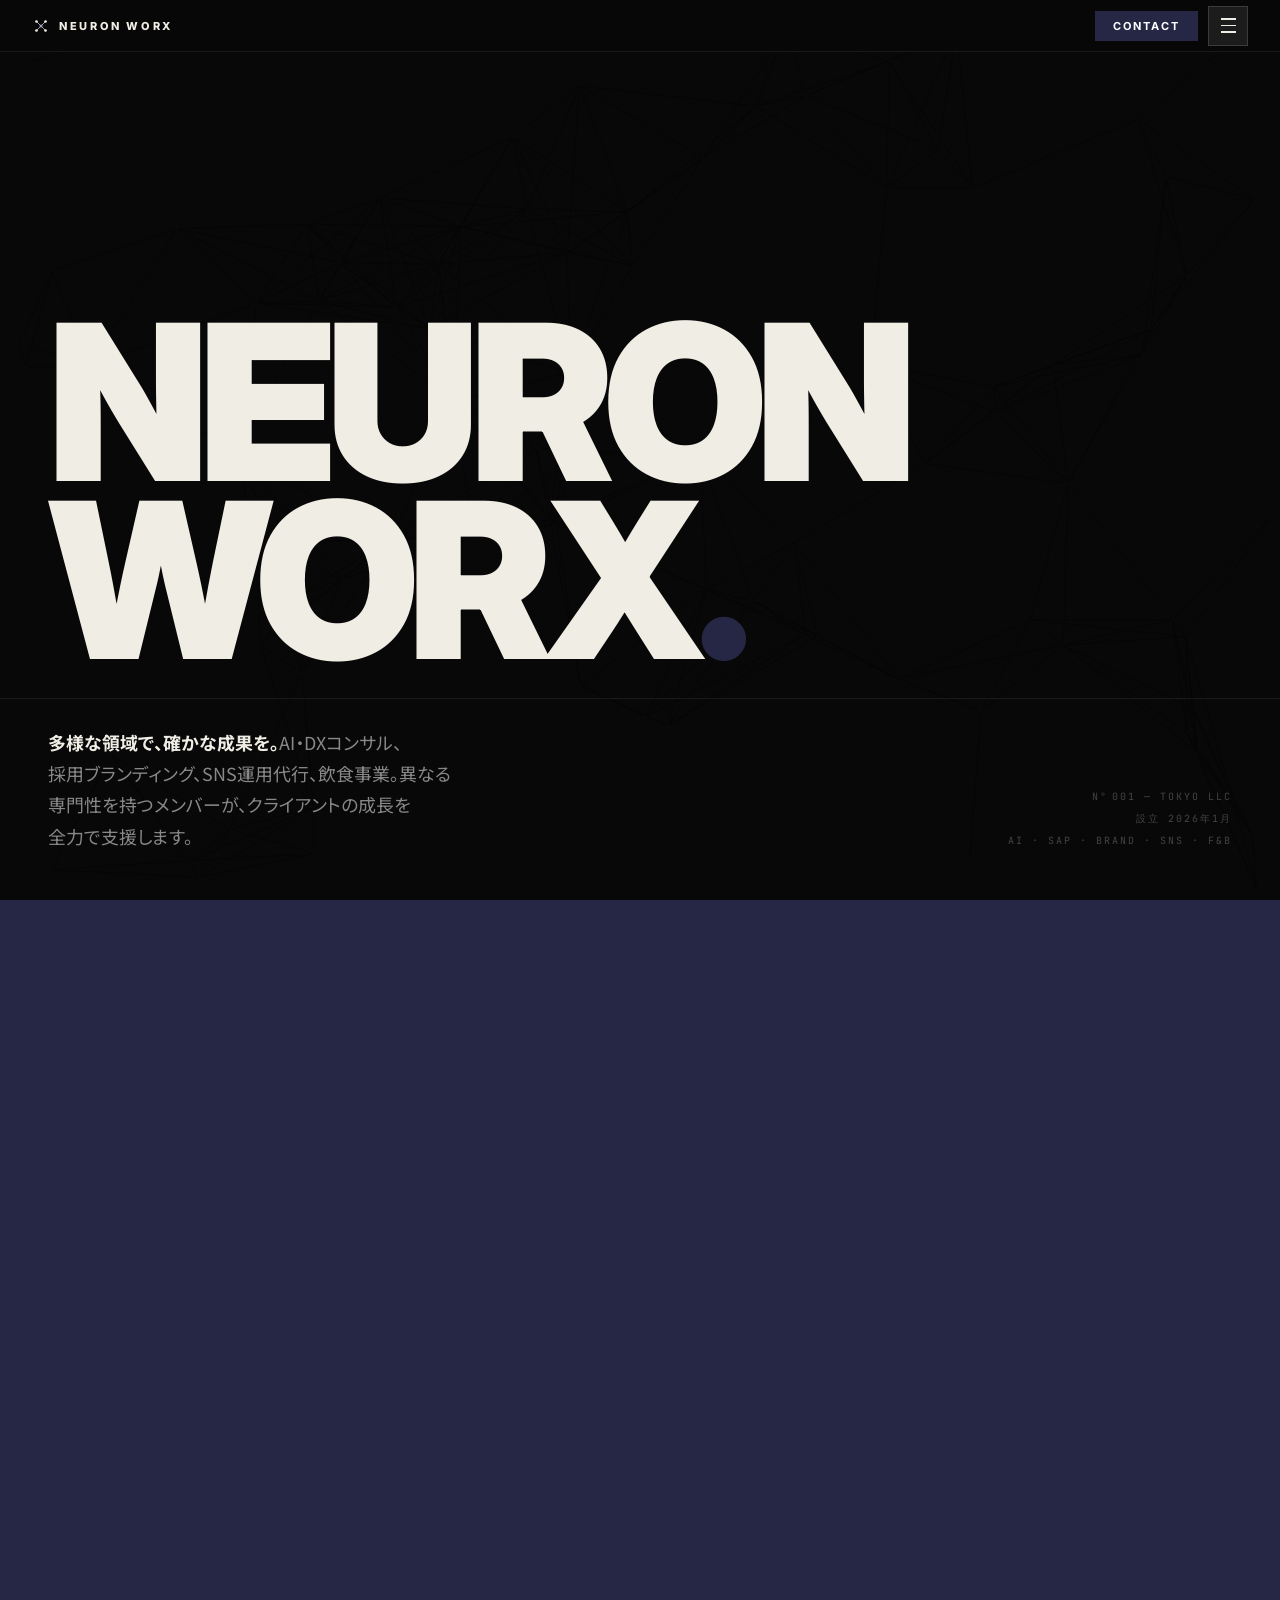
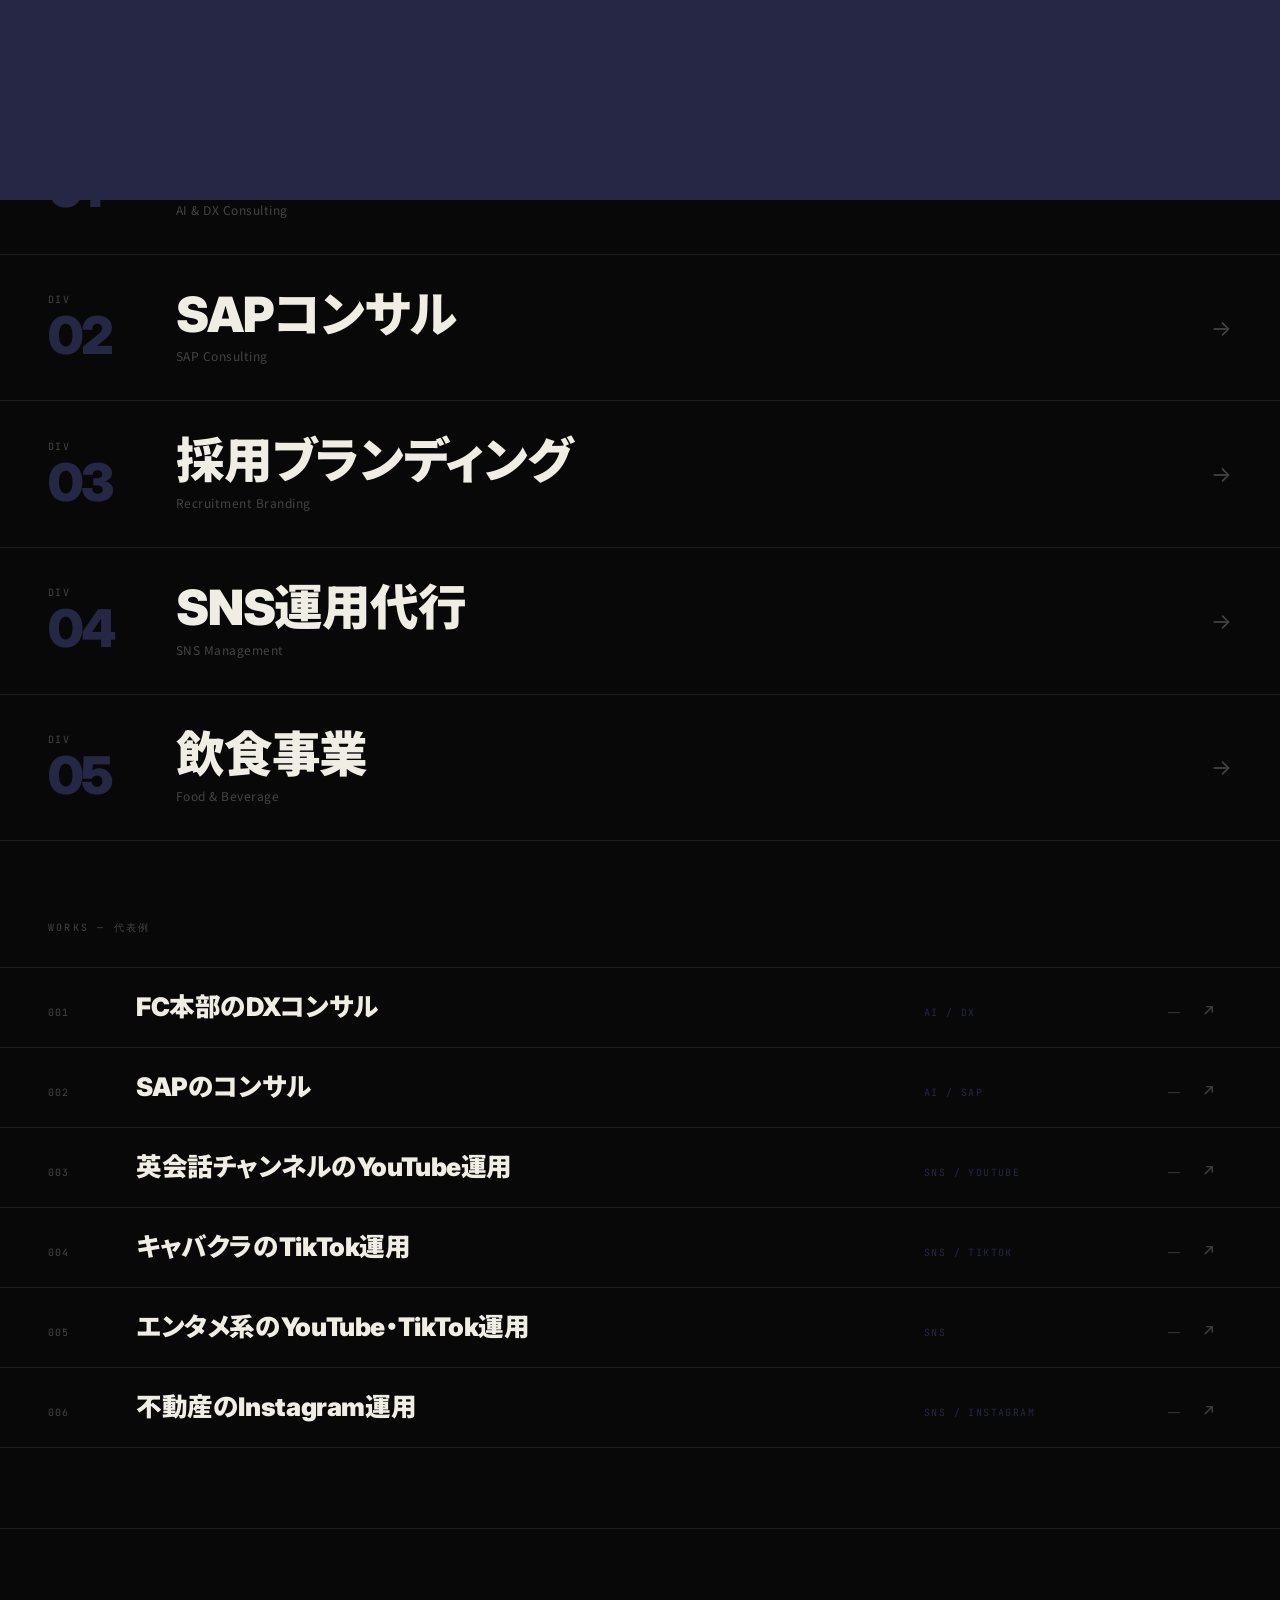
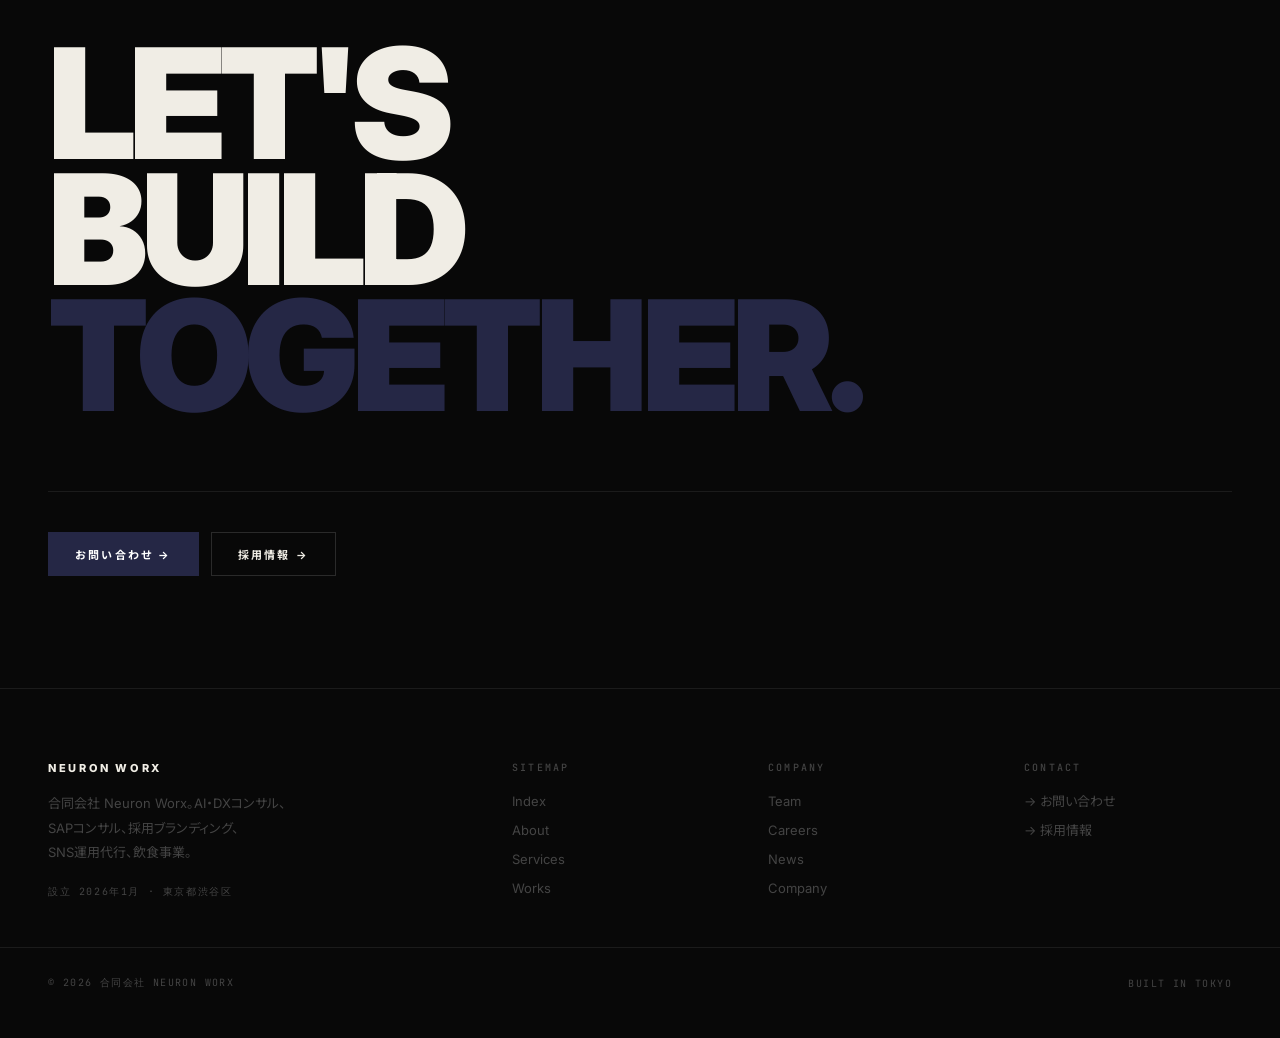
==== commit 5affebe7: "SEO: cleanUrls + sitemap + robots + meta tags + canonical vercel.json: - cleanUrls: true  → /about.h" ====
--- a/index.html
+++ b/index.html
@@ -4,6 +4,14 @@
 <meta charset="utf-8"/>
 <meta name="viewport" content="width=device-width,initial-scale=1"/>
 <title>Neuron Worx — 合同会社ニューロンワークス</title>
+  <meta name="description" content="合同会社Neuron Worx。AI・DXコンサル、SAPコンサル、採用ブランディング、SNS運用代行、飲食事業。東京・渋谷発のコンサルティング会社。"/>
+  <meta property="og:title" content="Neuron Worx — 合同会社ニューロンワークス"/>
+  <meta property="og:description" content="合同会社Neuron Worx。AI・DXコンサル、SAPコンサル、採用ブランディング、SNS運用代行、飲食事業。東京・渋谷発のコンサルティング会社。"/>
+  <meta property="og:type" content="website"/>
+  <meta property="og:url" content="https://neuronworx.com"/>
+  <meta property="og:site_name" content="Neuron Worx"/>
+  <meta property="og:locale" content="ja_JP"/>
+  <link rel="canonical" href="https://neuronworx.com"/>
 <link rel="preconnect" href="https://fonts.googleapis.com"/>
 <link rel="preconnect" href="https://fonts.gstatic.com" crossorigin/>
 <link rel="stylesheet" href="https://fonts.googleapis.com/css2?family=Inter:wght@400;500;700;800;900&family=JetBrains+Mono:wght@400;500&family=Noto+Sans+JP:wght@400;500;700;900&family=Noto+Serif+JP:wght@400;700&display=swap"/>
@@ -347,15 +355,15 @@
   <button class="menu-close" id="menu-close">×</button>
   <nav>
     <ul class="menu-links">
-      <li><a href="index.html">Index <span class="arr">↗</span></a></li>
-      <li><a href="about.html">About <span class="arr">↗</span></a></li>
-      <li><a href="services.html">Services <span class="arr">↗</span></a></li>
-      <li><a href="works.html">Works <span class="arr">↗</span></a></li>
-      <li><a href="team.html">Team <span class="arr">↗</span></a></li>
-      <li><a href="careers.html">Careers <span class="arr">↗</span></a></li>
-      <li><a href="news.html">News <span class="arr">↗</span></a></li>
-      <li><a href="company.html">Company <span class="arr">↗</span></a></li>
-      <li><a href="contact.html">Contact <span class="arr">↗</span></a></li>
+      <li><a href="/">Index <span class="arr">↗</span></a></li>
+      <li><a href="/about">About <span class="arr">↗</span></a></li>
+      <li><a href="/services">Services <span class="arr">↗</span></a></li>
+      <li><a href="/works">Works <span class="arr">↗</span></a></li>
+      <li><a href="/team">Team <span class="arr">↗</span></a></li>
+      <li><a href="/careers">Careers <span class="arr">↗</span></a></li>
+      <li><a href="/news">News <span class="arr">↗</span></a></li>
+      <li><a href="/company">Company <span class="arr">↗</span></a></li>
+      <li><a href="/contact">Contact <span class="arr">↗</span></a></li>
     </ul>
   </nav>
   <div class="menu-foot">
@@ -366,7 +374,7 @@
 
 <!-- Nav -->
 <nav class="site-nav">
-  <a class="logo" href="index.html">
+  <a class="logo" href="/">
     <span class="logo-mark">
       <svg viewBox="0 0 24 24" fill="none">
         <defs><linearGradient id="nwlg" x1="0" y1="0" x2="1" y2="1">
@@ -383,7 +391,7 @@
     NEURON WORX
   </a>
   <div class="nav-right">
-    <a class="nav-contact" href="contact.html">CONTACT</a>
+    <a class="nav-contact" href="/contact">CONTACT</a>
     <button class="nav-hamburger" id="menu-open">
       <span></span><span></span><span></span>
     </button>
@@ -454,9 +462,9 @@
   <section class="s-divisions">
     <div class="div-header">
       <span class="div-label">Divisions — 五つの事業</span>
-      <a class="div-all" href="services.html">すべて見る →</a>
-    </div>
-    <a class="div-row reveal" href="services.html#ai">
+      <a class="div-all" href="/services">すべて見る →</a>
+    </div>
+    <a class="div-row reveal" href="/services#ai">
       <div class="div-num"><span class="idx">DIV</span><span class="big">01</span></div>
       <div class="div-info">
         <div class="div-name">AI・DXコンサル</div>
@@ -464,7 +472,7 @@
       </div>
       <span class="div-arrow">→</span>
     </a>
-    <a class="div-row reveal" href="services.html#sap">
+    <a class="div-row reveal" href="/services#sap">
       <div class="div-num"><span class="idx">DIV</span><span class="big">02</span></div>
       <div class="div-info">
         <div class="div-name">SAPコンサル</div>
@@ -472,7 +480,7 @@
       </div>
       <span class="div-arrow">→</span>
     </a>
-    <a class="div-row reveal" href="services.html#branding">
+    <a class="div-row reveal" href="/services#branding">
       <div class="div-num"><span class="idx">DIV</span><span class="big">03</span></div>
       <div class="div-info">
         <div class="div-name">採用ブランディング</div>
@@ -480,7 +488,7 @@
       </div>
       <span class="div-arrow">→</span>
     </a>
-    <a class="div-row reveal" href="services.html#sns">
+    <a class="div-row reveal" href="/services#sns">
       <div class="div-num"><span class="idx">DIV</span><span class="big">04</span></div>
       <div class="div-info">
         <div class="div-name">SNS運用代行</div>
@@ -488,7 +496,7 @@
       </div>
       <span class="div-arrow">→</span>
     </a>
-    <a class="div-row reveal" href="services.html#fnb">
+    <a class="div-row reveal" href="/services#fnb">
       <div class="div-num"><span class="idx">DIV</span><span class="big">05</span></div>
       <div class="div-info">
         <div class="div-name">飲食事業</div>
@@ -556,8 +564,8 @@
     </h2>
     <div class="cta-row">
       <div class="cta-btns">
-        <a class="btn primary" href="contact.html">お問い合わせ →</a>
-        <a class="btn" href="careers.html">採用情報 →</a>
+        <a class="btn primary" href="/contact">お問い合わせ →</a>
+        <a class="btn" href="/careers">採用情報 →</a>
       </div>
     </div>
   </section>
@@ -574,26 +582,26 @@
     <div>
       <h5>Sitemap</h5>
       <ul>
-        <li><a href="index.html">Index</a></li>
-        <li><a href="about.html">About</a></li>
-        <li><a href="services.html">Services</a></li>
-        <li><a href="works.html">Works</a></li>
+        <li><a href="/">Index</a></li>
+        <li><a href="/about">About</a></li>
+        <li><a href="/services">Services</a></li>
+        <li><a href="/works">Works</a></li>
       </ul>
     </div>
     <div>
       <h5>Company</h5>
       <ul>
-        <li><a href="team.html">Team</a></li>
-        <li><a href="careers.html">Careers</a></li>
-        <li><a href="news.html">News</a></li>
-        <li><a href="company.html">Company</a></li>
+        <li><a href="/team">Team</a></li>
+        <li><a href="/careers">Careers</a></li>
+        <li><a href="/news">News</a></li>
+        <li><a href="/company">Company</a></li>
       </ul>
     </div>
     <div>
       <h5>Contact</h5>
       <ul>
-        <li><a href="contact.html">→ お問い合わせ</a></li>
-        <li><a href="careers.html">→ 採用情報</a></li>
+        <li><a href="/contact">→ お問い合わせ</a></li>
+        <li><a href="/careers">→ 採用情報</a></li>
       </ul>
     </div>
   </div>
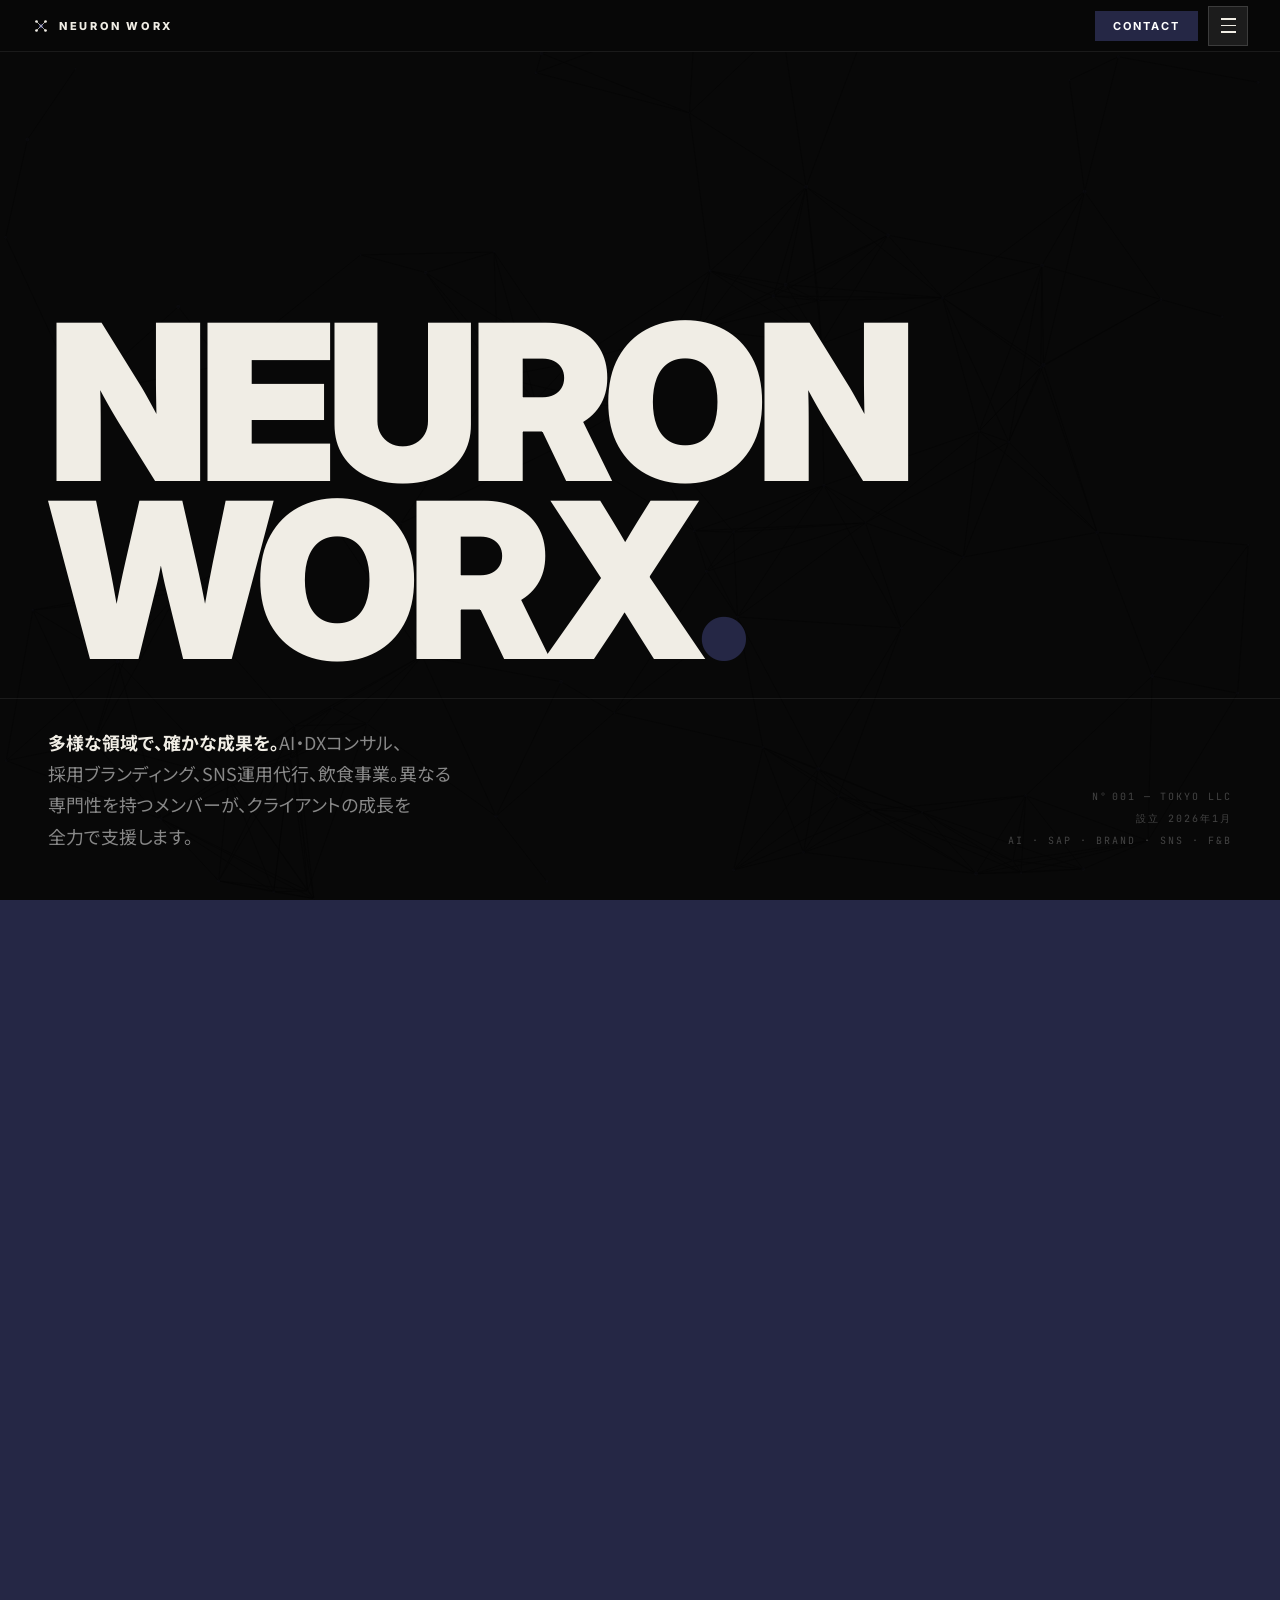
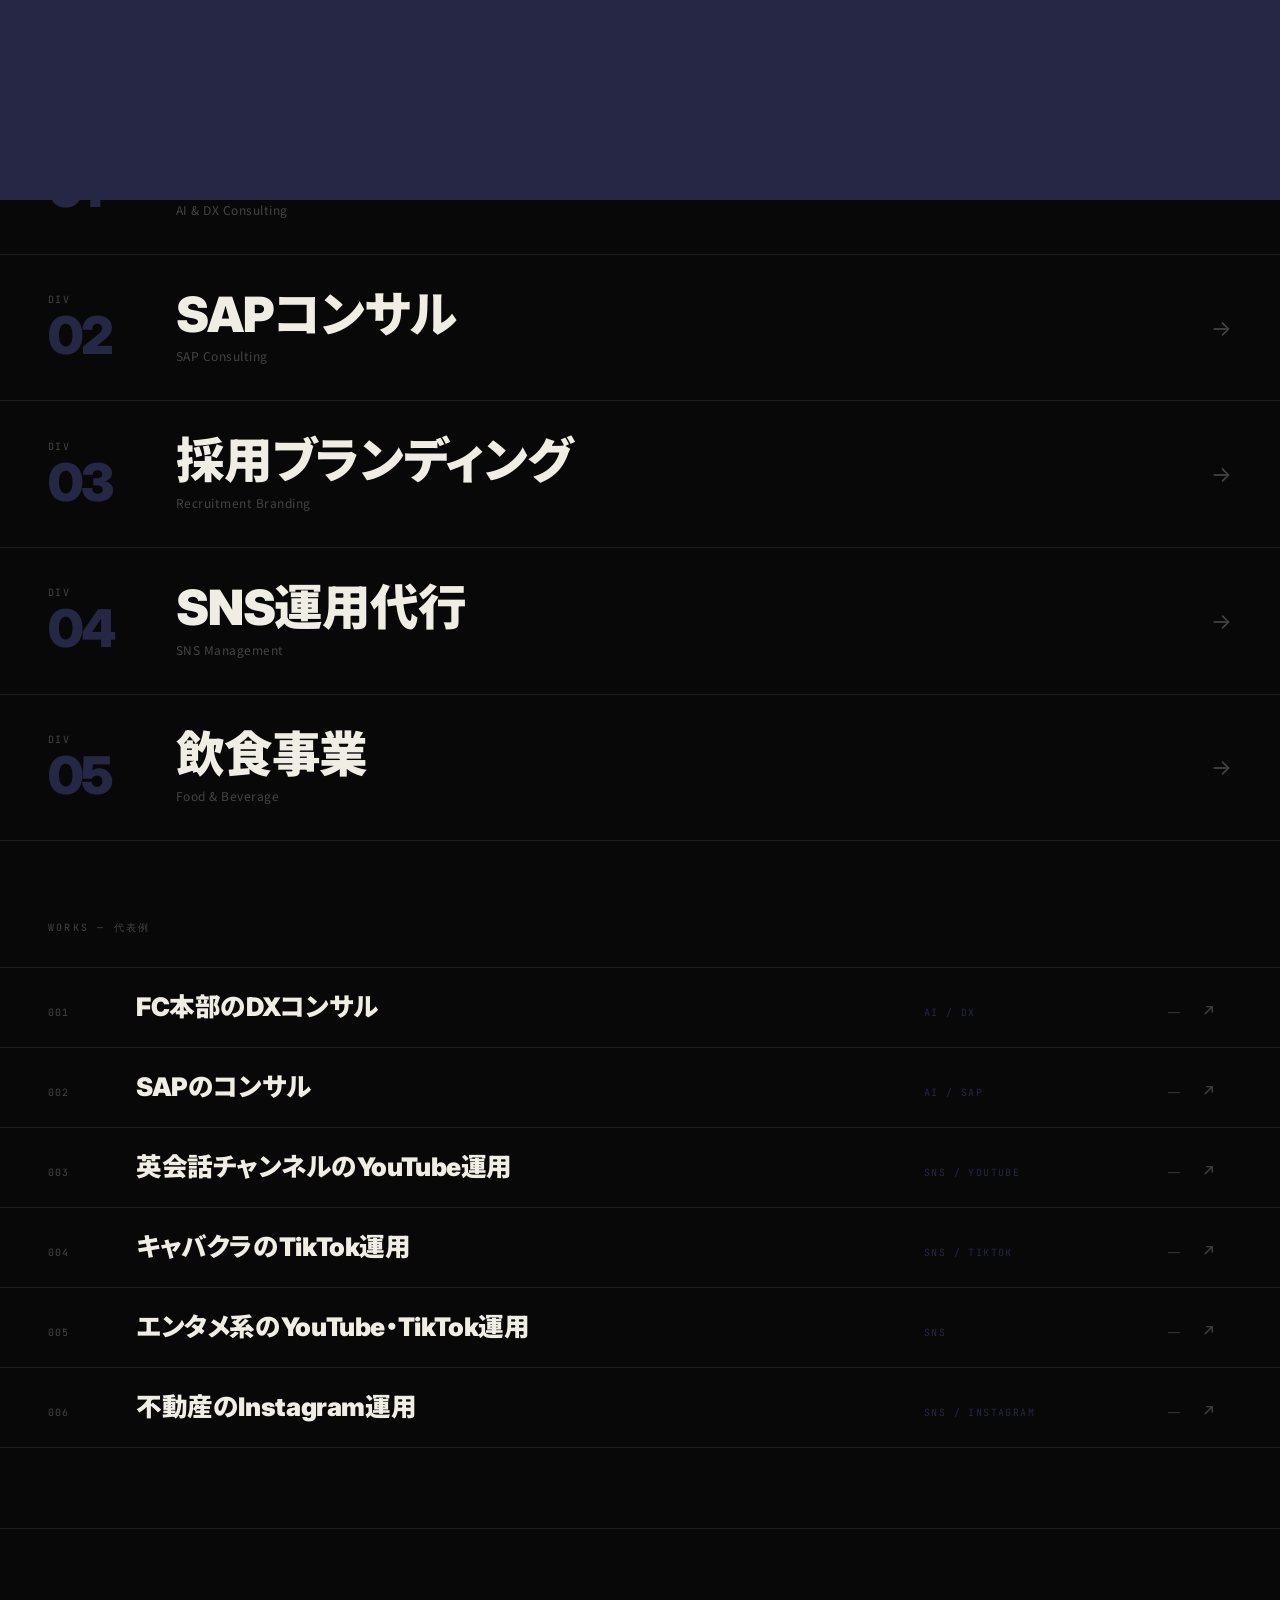
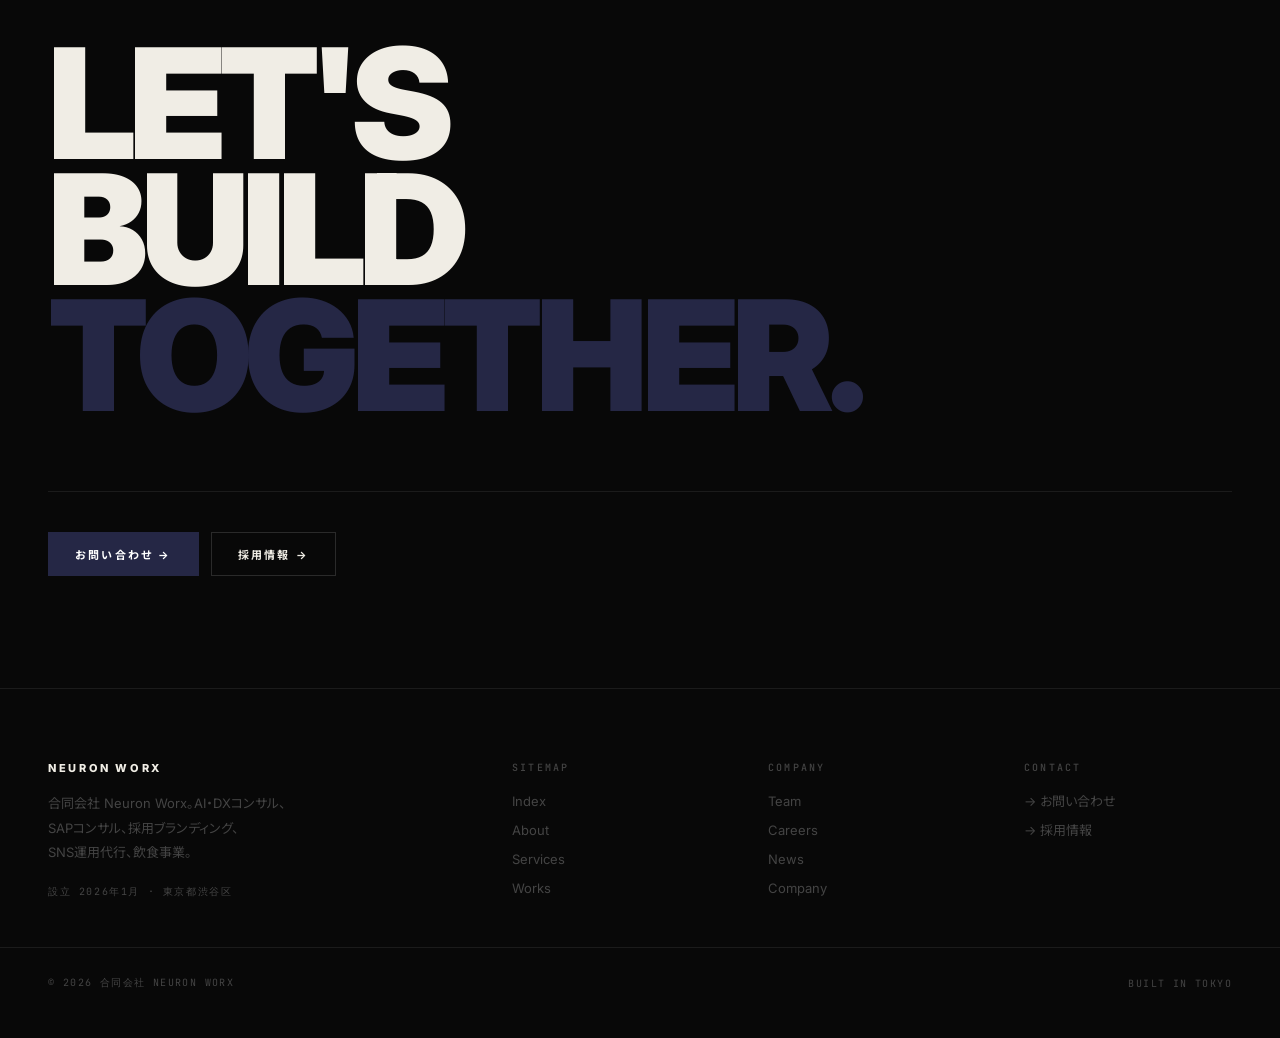
==== commit 63ce0d2d: "Add individual service pages + update services to listing page Structure change:   /services      → " ====
--- a/index.html
+++ b/index.html
@@ -464,7 +464,7 @@
       <span class="div-label">Divisions — 五つの事業</span>
       <a class="div-all" href="/services">すべて見る →</a>
     </div>
-    <a class="div-row reveal" href="/services#ai">
+    <a class="div-row reveal" href="/services/ai">
       <div class="div-num"><span class="idx">DIV</span><span class="big">01</span></div>
       <div class="div-info">
         <div class="div-name">AI・DXコンサル</div>
@@ -472,7 +472,7 @@
       </div>
       <span class="div-arrow">→</span>
     </a>
-    <a class="div-row reveal" href="/services#sap">
+    <a class="div-row reveal" href="/services/sap">
       <div class="div-num"><span class="idx">DIV</span><span class="big">02</span></div>
       <div class="div-info">
         <div class="div-name">SAPコンサル</div>
@@ -480,7 +480,7 @@
       </div>
       <span class="div-arrow">→</span>
     </a>
-    <a class="div-row reveal" href="/services#branding">
+    <a class="div-row reveal" href="/services/branding">
       <div class="div-num"><span class="idx">DIV</span><span class="big">03</span></div>
       <div class="div-info">
         <div class="div-name">採用ブランディング</div>
@@ -488,7 +488,7 @@
       </div>
       <span class="div-arrow">→</span>
     </a>
-    <a class="div-row reveal" href="/services#sns">
+    <a class="div-row reveal" href="/services/sns">
       <div class="div-num"><span class="idx">DIV</span><span class="big">04</span></div>
       <div class="div-info">
         <div class="div-name">SNS運用代行</div>
@@ -496,7 +496,7 @@
       </div>
       <span class="div-arrow">→</span>
     </a>
-    <a class="div-row reveal" href="/services#fnb">
+    <a class="div-row reveal" href="/services/fnb">
       <div class="div-num"><span class="idx">DIV</span><span class="big">05</span></div>
       <div class="div-info">
         <div class="div-name">飲食事業</div>
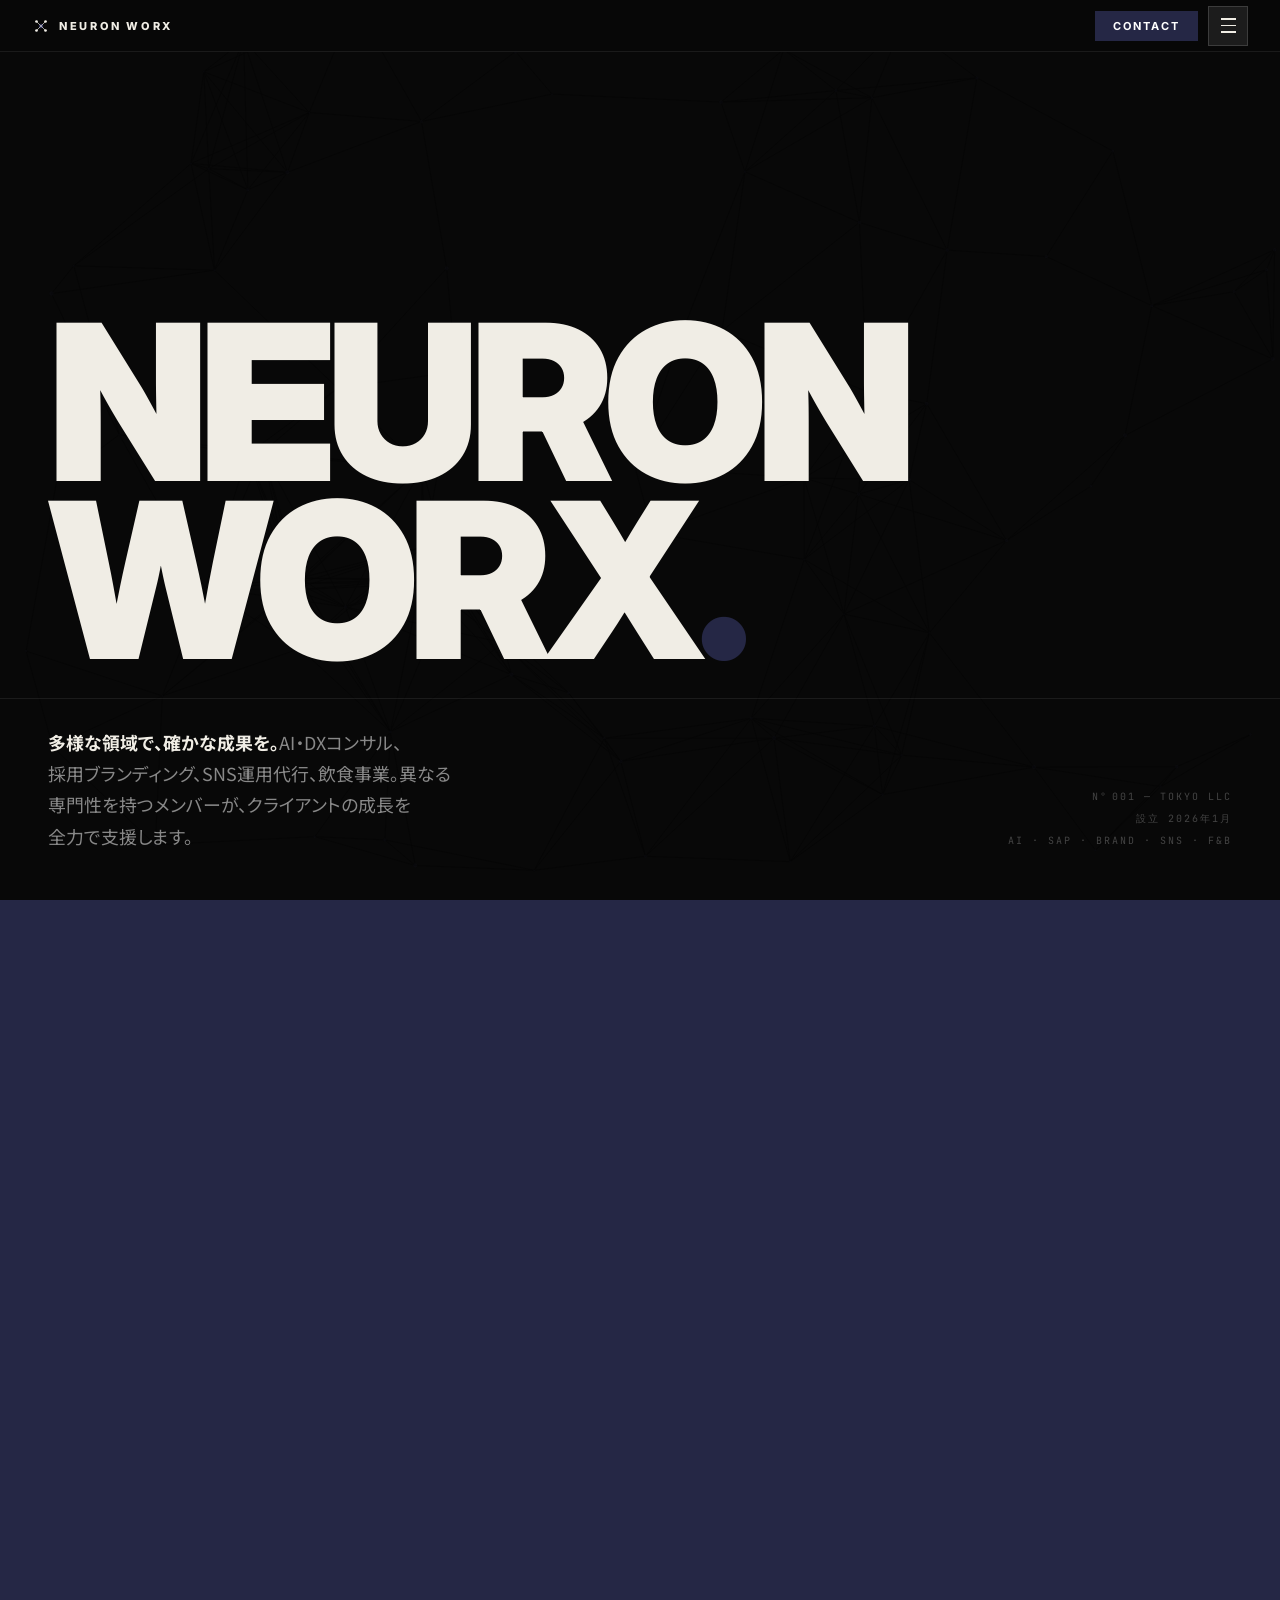
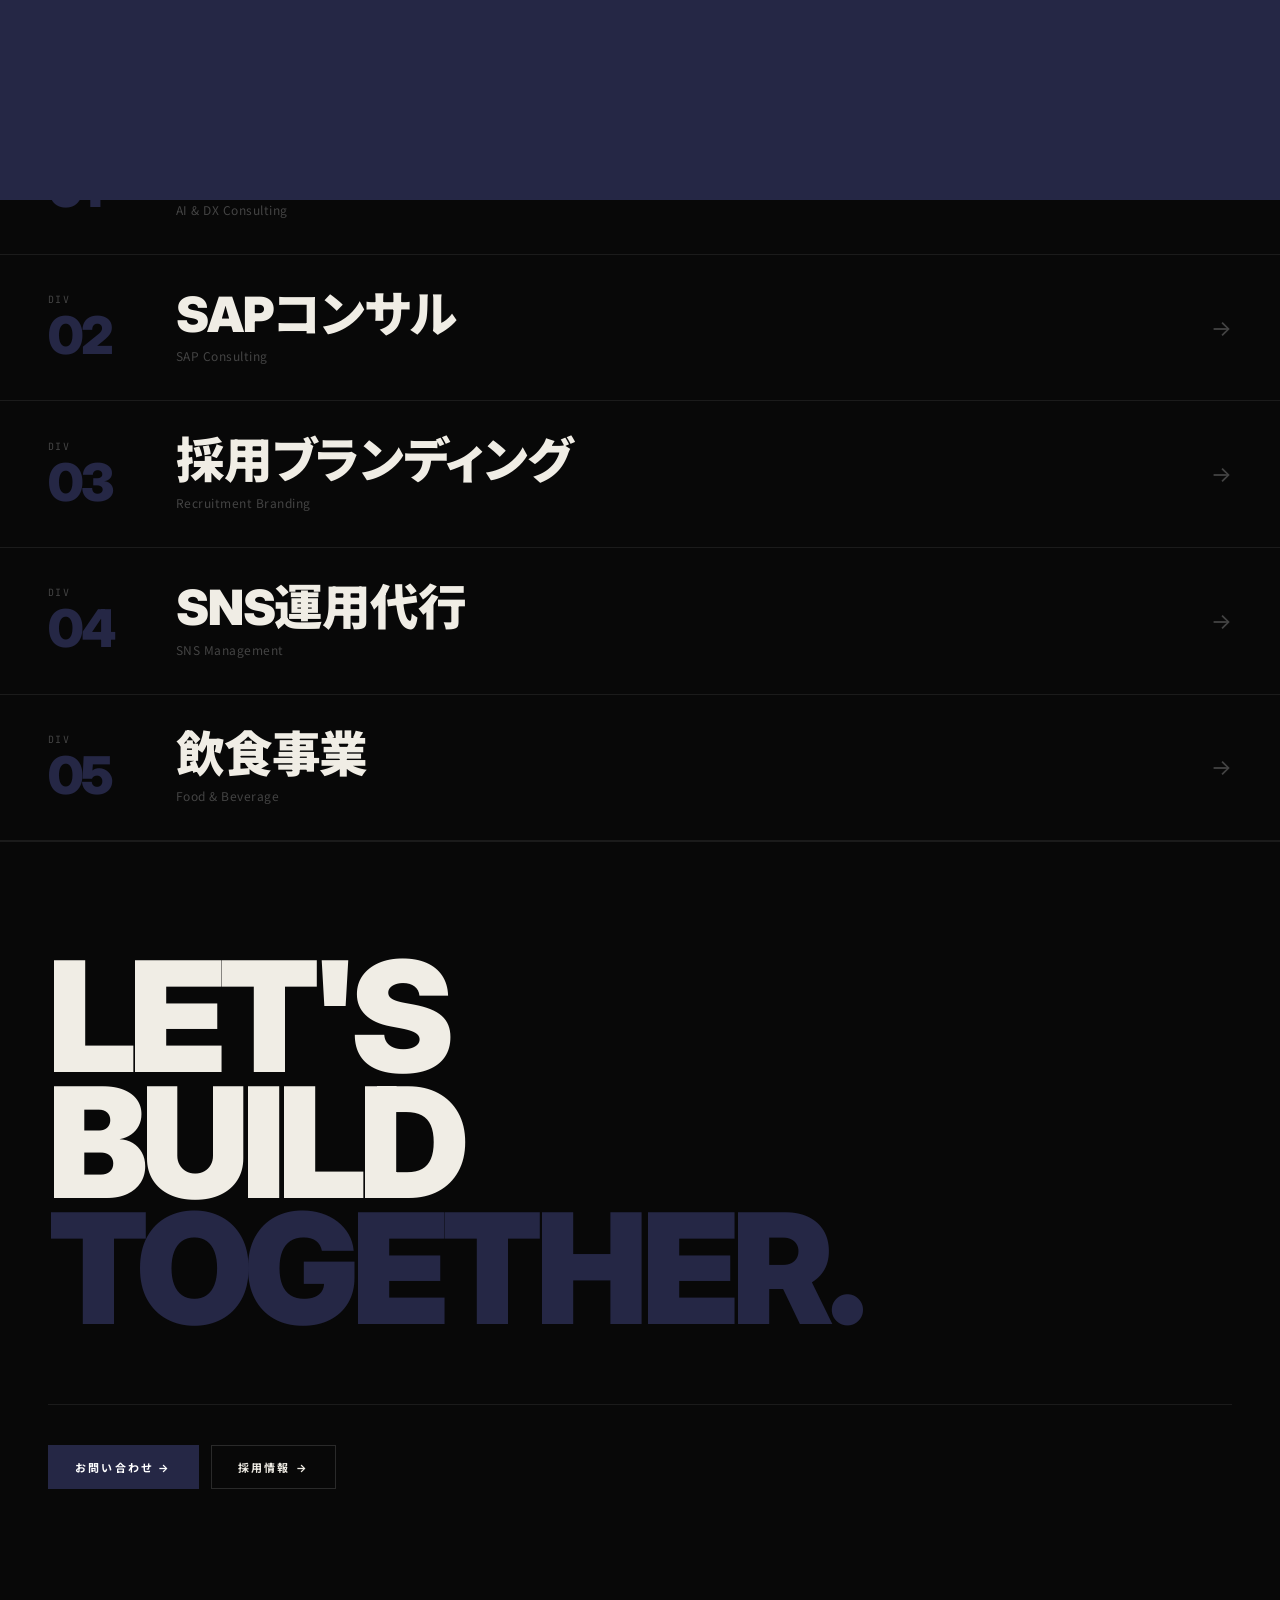
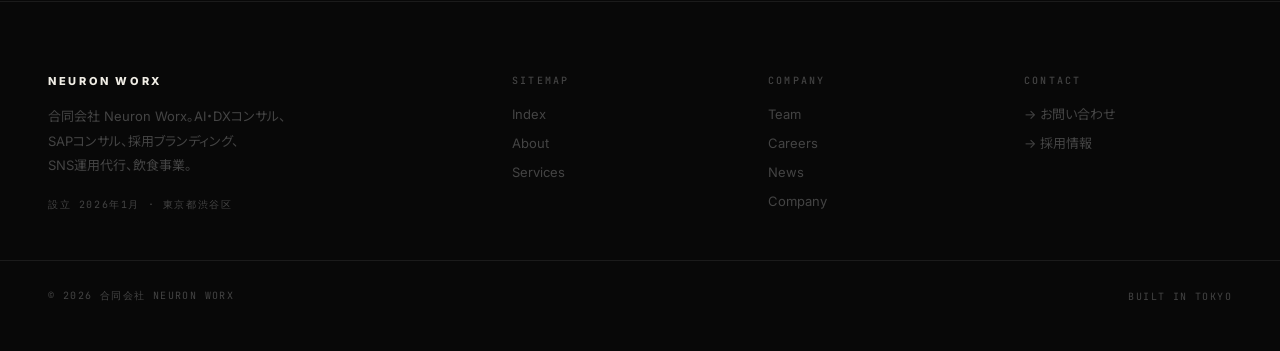
==== commit e6577298: "Remove Works from nav and index section across all pages Co-Authored-By: Claude Sonnet 4.6 <noreply@" ====
--- a/index.html
+++ b/index.html
@@ -358,7 +358,6 @@
       <li><a href="/">Index <span class="arr">↗</span></a></li>
       <li><a href="/about">About <span class="arr">↗</span></a></li>
       <li><a href="/services">Services <span class="arr">↗</span></a></li>
-      <li><a href="/works">Works <span class="arr">↗</span></a></li>
       <li><a href="/team">Team <span class="arr">↗</span></a></li>
       <li><a href="/careers">Careers <span class="arr">↗</span></a></li>
       <li><a href="/news">News <span class="arr">↗</span></a></li>
@@ -506,57 +505,6 @@
     </a>
   </section>
 
-  <!-- WORKS -->
-  <section class="s-works">
-    <div class="works-hdr">
-      <span class="works-hdr-label">Works — 代表例</span>
-    </div>
-    <div class="works-list reveal">
-      <div class="work-row">
-        <div class="wn">001</div>
-        <div class="wt">FC本部のDXコンサル</div>
-        <div class="wcat">AI / DX</div>
-        <div class="wyr">——</div>
-        <div class="warr">↗</div>
-      </div>
-      <div class="work-row">
-        <div class="wn">002</div>
-        <div class="wt">SAPのコンサル</div>
-        <div class="wcat">AI / SAP</div>
-        <div class="wyr">——</div>
-        <div class="warr">↗</div>
-      </div>
-      <div class="work-row">
-        <div class="wn">003</div>
-        <div class="wt">英会話チャンネルのYouTube運用</div>
-        <div class="wcat">SNS / YouTube</div>
-        <div class="wyr">——</div>
-        <div class="warr">↗</div>
-      </div>
-      <div class="work-row">
-        <div class="wn">004</div>
-        <div class="wt">キャバクラのTikTok運用</div>
-        <div class="wcat">SNS / TikTok</div>
-        <div class="wyr">——</div>
-        <div class="warr">↗</div>
-      </div>
-      <div class="work-row">
-        <div class="wn">005</div>
-        <div class="wt">エンタメ系のYouTube・TikTok運用</div>
-        <div class="wcat">SNS</div>
-        <div class="wyr">——</div>
-        <div class="warr">↗</div>
-      </div>
-      <div class="work-row">
-        <div class="wn">006</div>
-        <div class="wt">不動産のInstagram運用</div>
-        <div class="wcat">SNS / Instagram</div>
-        <div class="wyr">——</div>
-        <div class="warr">↗</div>
-      </div>
-    </div>
-  </section>
-
   <!-- CTA -->
   <section class="s-cta">
     <h2 class="cta-heading reveal">
@@ -585,7 +533,7 @@
         <li><a href="/">Index</a></li>
         <li><a href="/about">About</a></li>
         <li><a href="/services">Services</a></li>
-        <li><a href="/works">Works</a></li>
+        
       </ul>
     </div>
     <div>
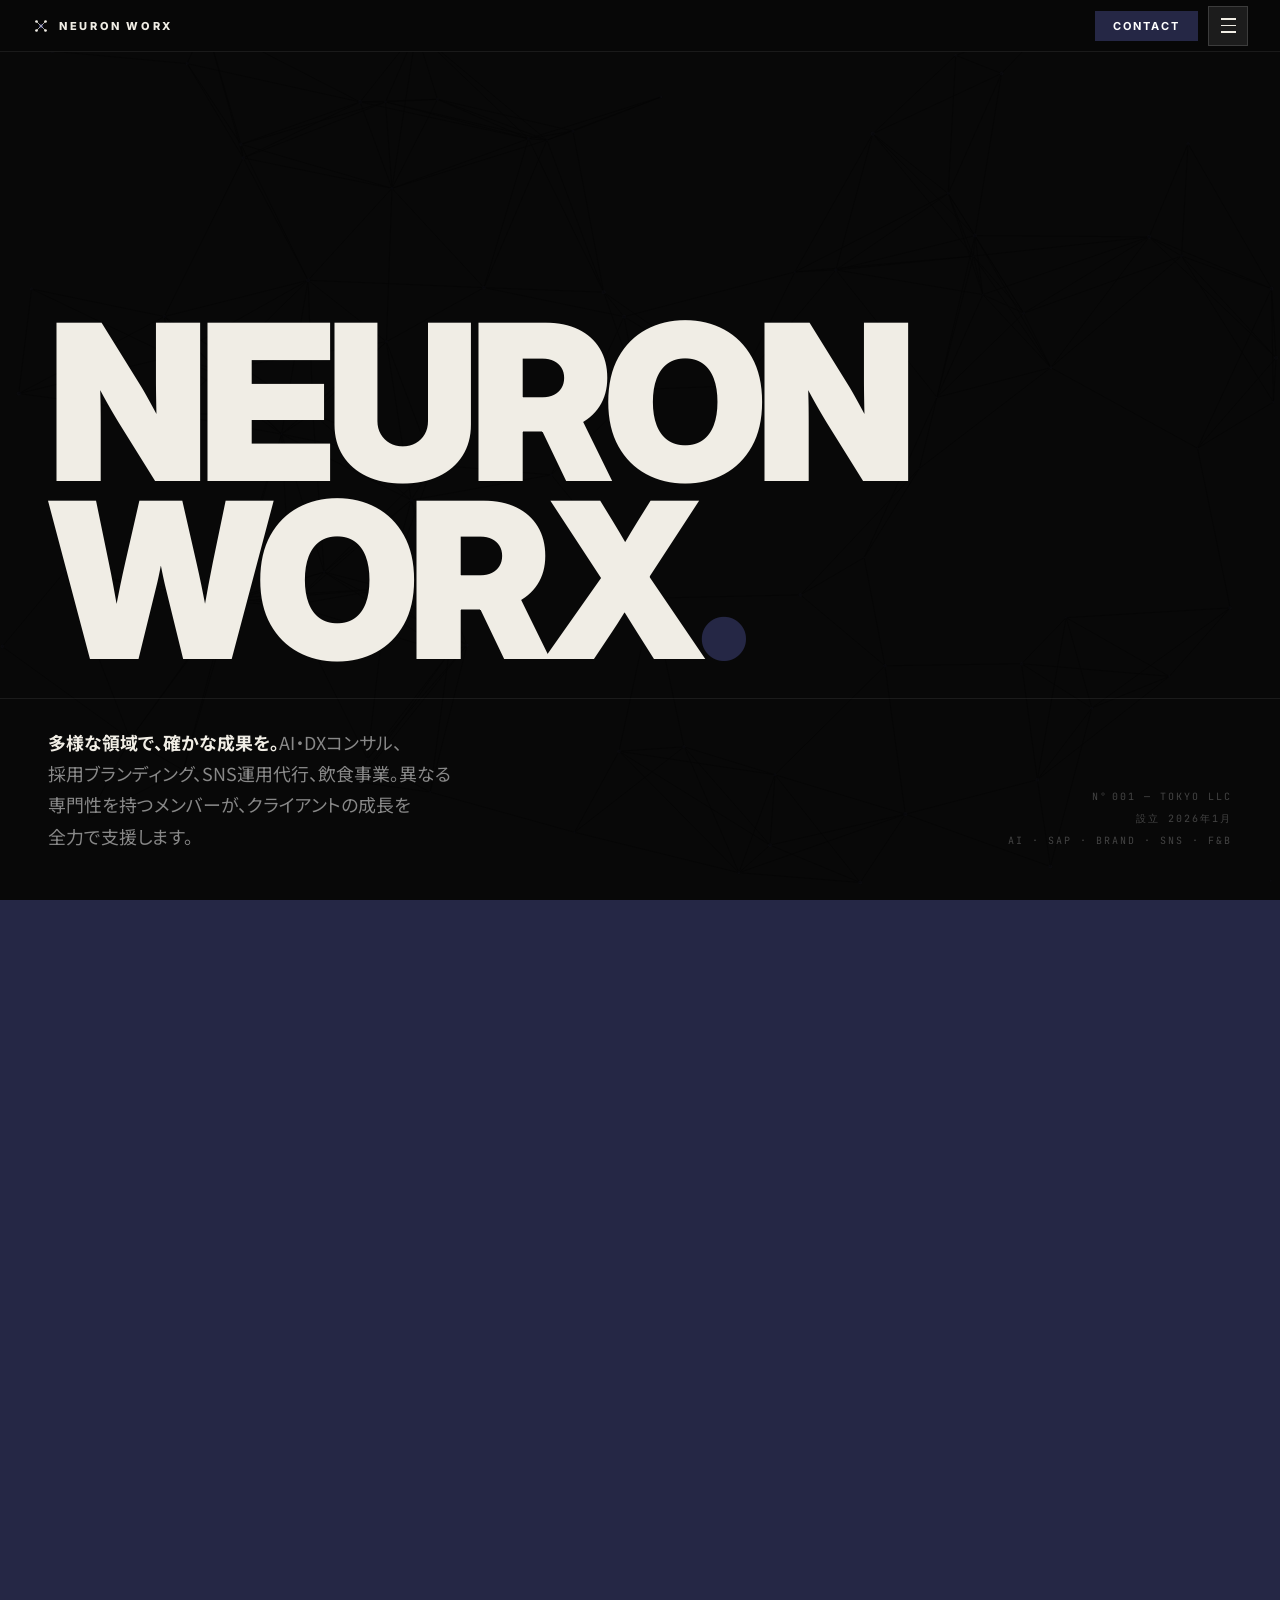
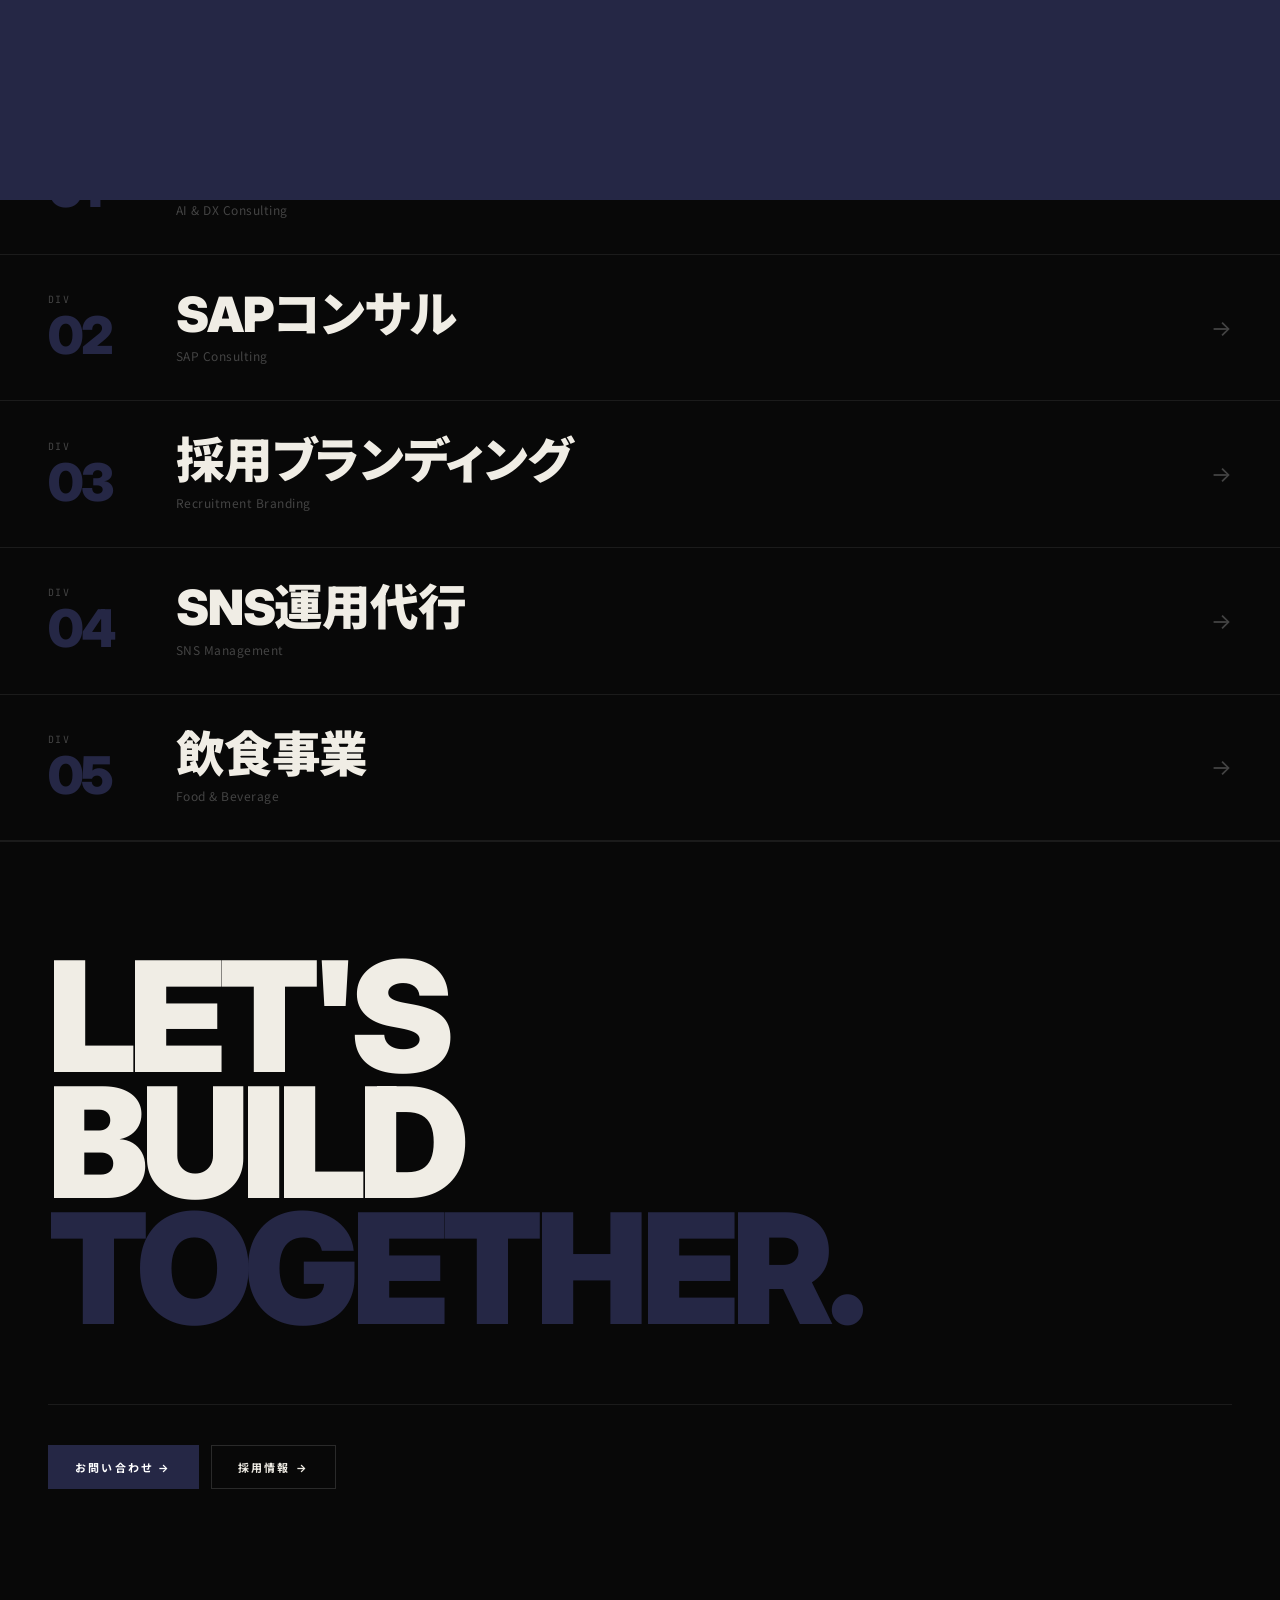
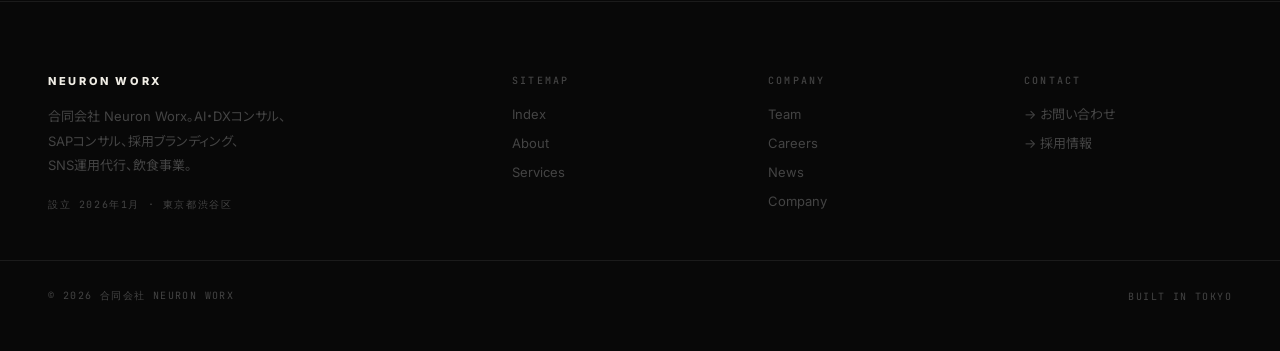
==== commit 3b861795: "Add JSON-LD structured data to all 13 pages Co-Authored-By: Claude Sonnet 4.6 <noreply@anthropic.com" ====
--- a/index.html
+++ b/index.html
@@ -345,6 +345,39 @@
   .s-figures{grid-template-columns:1fr 1fr;}
 }
 </style>
+<script type="application/ld+json">
+{
+  "@context": "https://schema.org",
+  "@graph": [
+    {
+      "@type": "WebSite",
+      "@id": "https://neuronworx.com/#website",
+      "url": "https://neuronworx.com",
+      "name": "Neuron Worx",
+      "description": "合同会社Neuron Worx。AI・DXコンサル、SAPコンサル、採用ブランディング、SNS運用代行、飲食事業。東京・渋谷発のコンサルティング会社。",
+      "inLanguage": "ja"
+    },
+    {
+      "@type": "Organization",
+      "@id": "https://neuronworx.com/#organization",
+      "name": "合同会社Neuron Worx",
+      "alternateName": "Neuron Worx",
+      "url": "https://neuronworx.com",
+      "legalName": "合同会社Neuron Worx",
+      "foundingDate": "2026-01",
+      "address": {
+        "@type": "PostalAddress",
+        "streetAddress": "西原3丁目36-3-201",
+        "addressLocality": "渋谷区",
+        "addressRegion": "東京都",
+        "addressCountry": "JP"
+      },
+      "description": "AI・DXコンサル、SAPコンサル、採用ブランディング、SNS運用代行、飲食事業",
+      "areaServed": "JP"
+    }
+  ]
+}
+</script>
 </head>
 <body data-theme="dark" data-accent="orange" data-font="sans">
 
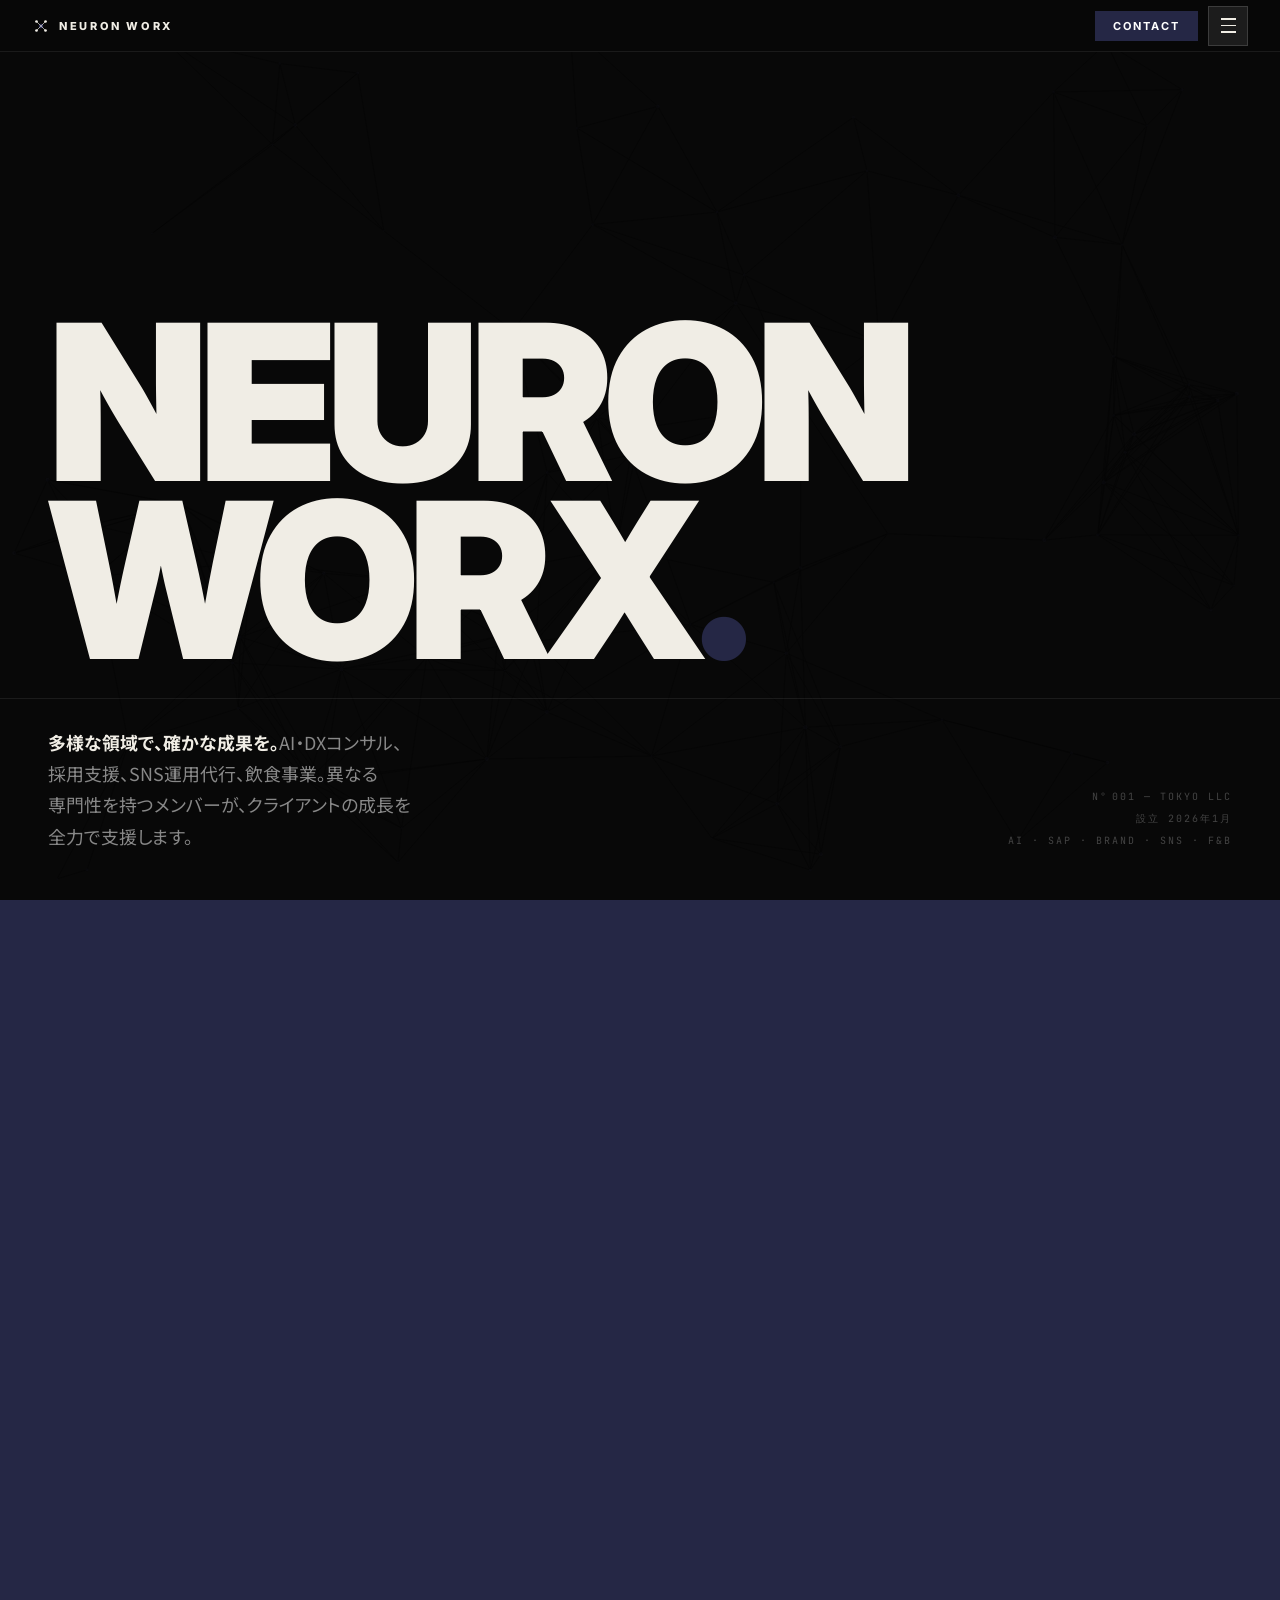
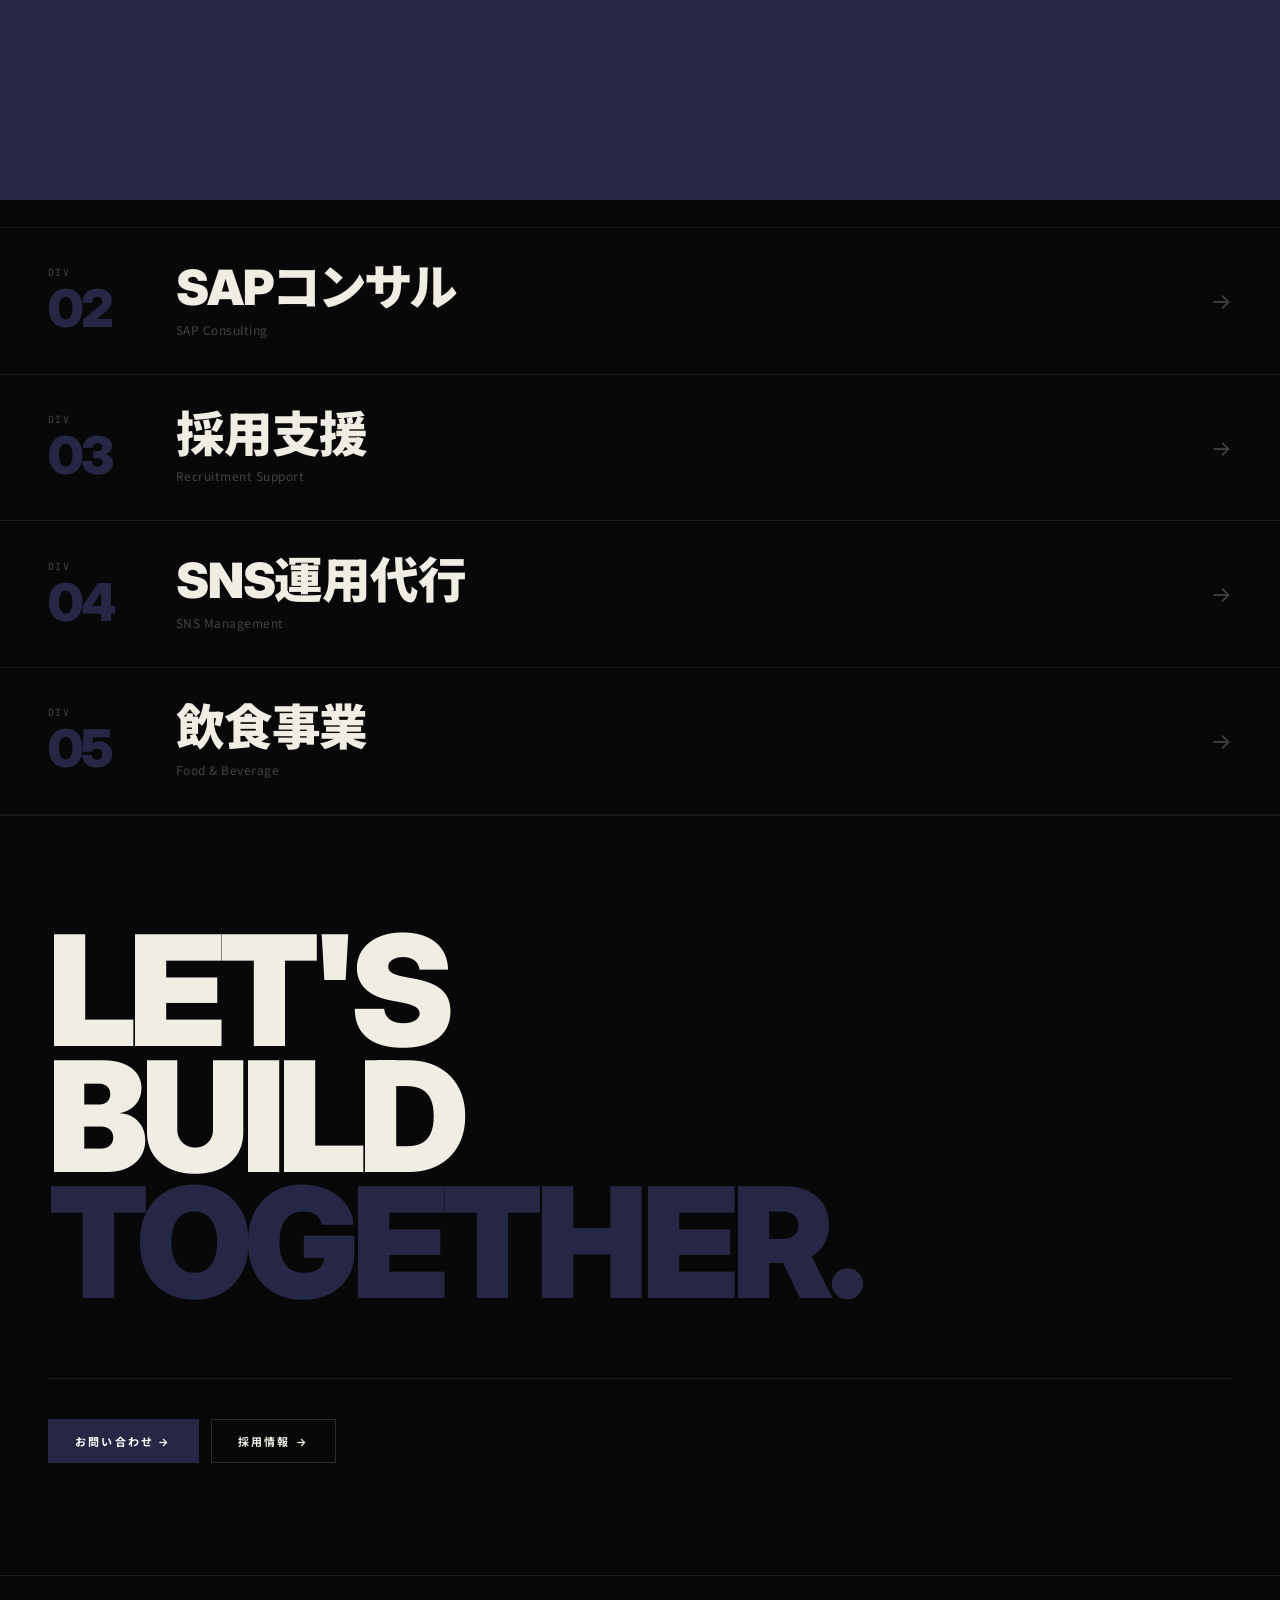
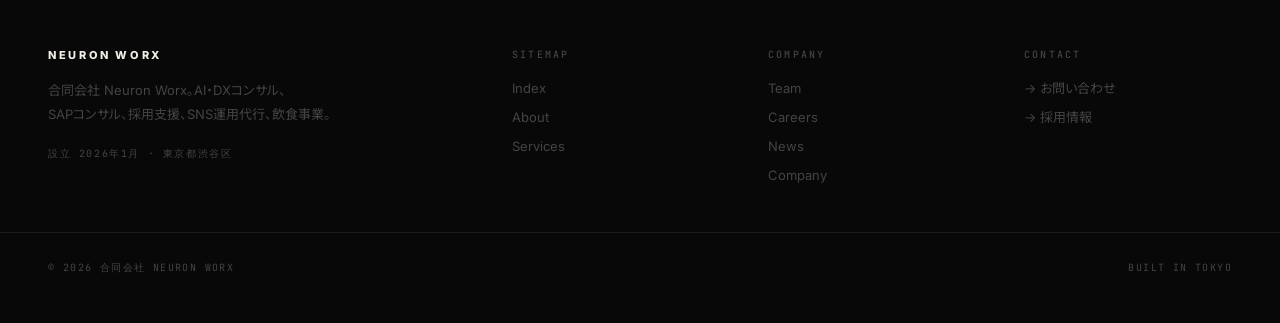
==== commit fb54f405: "Rename 採用ブランディング→採用支援 + add recruitment platform section" ====
--- a/index.html
+++ b/index.html
@@ -4,9 +4,9 @@
 <meta charset="utf-8"/>
 <meta name="viewport" content="width=device-width,initial-scale=1"/>
 <title>Neuron Worx — 合同会社ニューロンワークス</title>
-  <meta name="description" content="合同会社Neuron Worx。AI・DXコンサル、SAPコンサル、採用ブランディング、SNS運用代行、飲食事業。東京・渋谷発のコンサルティング会社。"/>
+  <meta name="description" content="合同会社Neuron Worx。AI・DXコンサル、SAPコンサル、採用支援、SNS運用代行、飲食事業。東京・渋谷発のコンサルティング会社。"/>
   <meta property="og:title" content="Neuron Worx — 合同会社ニューロンワークス"/>
-  <meta property="og:description" content="合同会社Neuron Worx。AI・DXコンサル、SAPコンサル、採用ブランディング、SNS運用代行、飲食事業。東京・渋谷発のコンサルティング会社。"/>
+  <meta property="og:description" content="合同会社Neuron Worx。AI・DXコンサル、SAPコンサル、採用支援、SNS運用代行、飲食事業。東京・渋谷発のコンサルティング会社。"/>
   <meta property="og:type" content="website"/>
   <meta property="og:url" content="https://neuronworx.com"/>
   <meta property="og:site_name" content="Neuron Worx"/>
@@ -354,7 +354,7 @@
       "@id": "https://neuronworx.com/#website",
       "url": "https://neuronworx.com",
       "name": "Neuron Worx",
-      "description": "合同会社Neuron Worx。AI・DXコンサル、SAPコンサル、採用ブランディング、SNS運用代行、飲食事業。東京・渋谷発のコンサルティング会社。",
+      "description": "合同会社Neuron Worx。AI・DXコンサル、SAPコンサル、採用支援、SNS運用代行、飲食事業。東京・渋谷発のコンサルティング会社。",
       "inLanguage": "ja"
     },
     {
@@ -372,7 +372,7 @@
         "addressRegion": "東京都",
         "addressCountry": "JP"
       },
-      "description": "AI・DXコンサル、SAPコンサル、採用ブランディング、SNS運用代行、飲食事業",
+      "description": "AI・DXコンサル、SAPコンサル、採用支援、SNS運用代行、飲食事業",
       "areaServed": "JP"
     }
   ]
@@ -455,7 +455,7 @@
     </h1>
     <div class="hero-bottom">
       <p class="hero-copy">
-        <b>多様な領域で、確かな成果を。</b>AI・DXコンサル、採用ブランディング、SNS運用代行、飲食事業。異なる専門性を持つメンバーが、クライアントの成長を全力で支援します。
+        <b>多様な領域で、確かな成果を。</b>AI・DXコンサル、採用支援、SNS運用代行、飲食事業。異なる専門性を持つメンバーが、クライアントの成長を全力で支援します。
       </p>
       <div class="hero-meta">
         N°&thinsp;001 — Tokyo LLC
@@ -486,7 +486,7 @@
       多様な領域で挑戦し、<em>確かな成果</em>をお届けすること。それが Neuron Worx の約束です。
     </h2>
     <p class="stmt-sub reveal">
-      コンサルファーム出身者、スタートアップの元CEO、トップクリエイターなど、異なるバックグラウンドを持つプロフェッショナルが集結。AI・DXからSAP、採用ブランディング、SNS運用代行、飲食事業まで、多彩な領域でクライアントの成長を支えています。
+      コンサルファーム出身者、スタートアップの元CEO、トップクリエイターなど、異なるバックグラウンドを持つプロフェッショナルが集結。AI・DXからSAP、採用支援、SNS運用代行、飲食事業まで、多彩な領域でクライアントの成長を支えています。
     </p>
   </section>
 
@@ -515,8 +515,8 @@
     <a class="div-row reveal" href="/services/branding">
       <div class="div-num"><span class="idx">DIV</span><span class="big">03</span></div>
       <div class="div-info">
-        <div class="div-name">採用ブランディング</div>
-        <div class="div-jp">Recruitment Branding</div>
+        <div class="div-name">採用支援</div>
+        <div class="div-jp">Recruitment Support</div>
       </div>
       <span class="div-arrow">→</span>
     </a>
@@ -557,7 +557,7 @@
   <div class="footer-grid">
     <div>
       <div style="font-family:var(--sans);font-size:11px;font-weight:800;letter-spacing:.24em;color:var(--ink);margin-bottom:16px;text-transform:uppercase;">Neuron Worx</div>
-      <p style="font-family:var(--sans);font-size:13px;color:var(--ink-3);line-height:1.9;max-width:36ch;">合同会社 Neuron Worx。AI・DXコンサル、SAPコンサル、採用ブランディング、SNS運用代行、飲食事業。</p>
+      <p style="font-family:var(--sans);font-size:13px;color:var(--ink-3);line-height:1.9;max-width:36ch;">合同会社 Neuron Worx。AI・DXコンサル、SAPコンサル、採用支援、SNS運用代行、飲食事業。</p>
       <p style="font-family:var(--mono);font-size:10px;letter-spacing:.16em;color:var(--ink-3);margin-top:20px;">設立 2026年1月 · 東京都渋谷区</p>
     </div>
     <div>
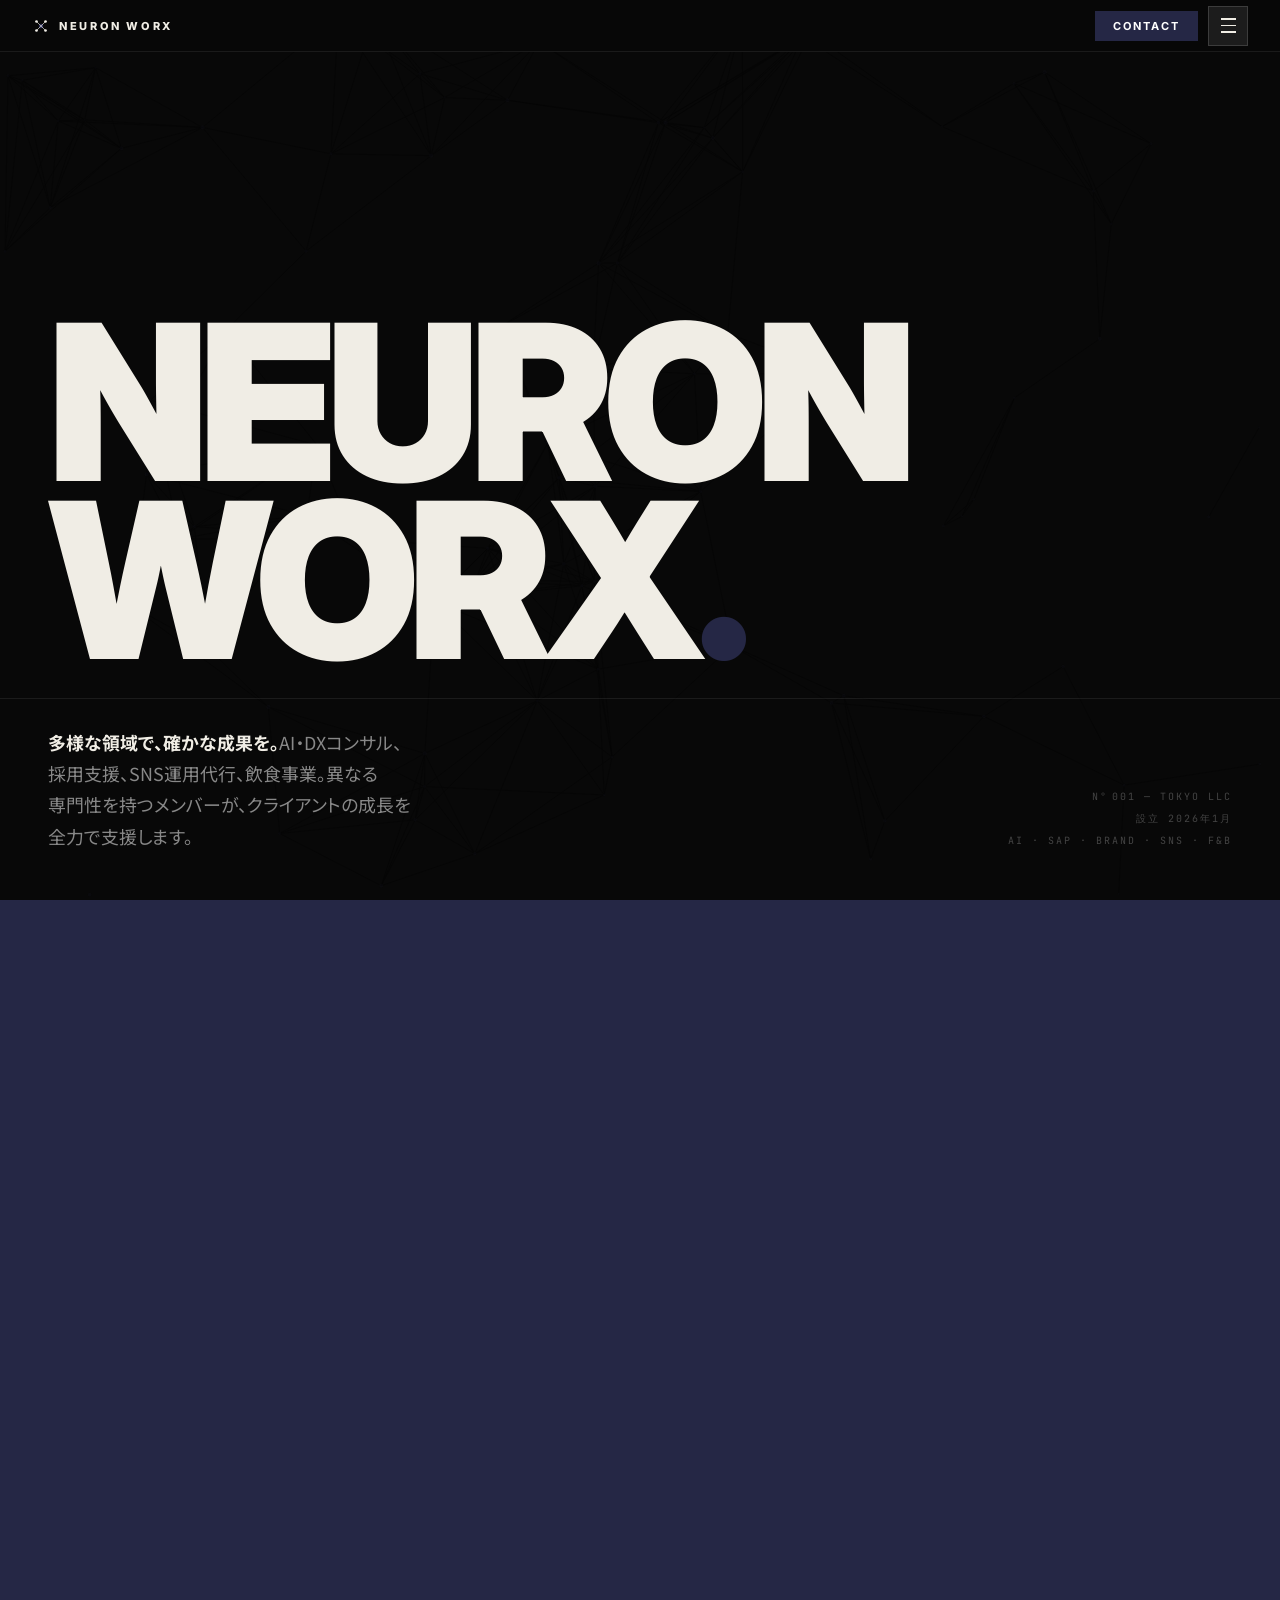
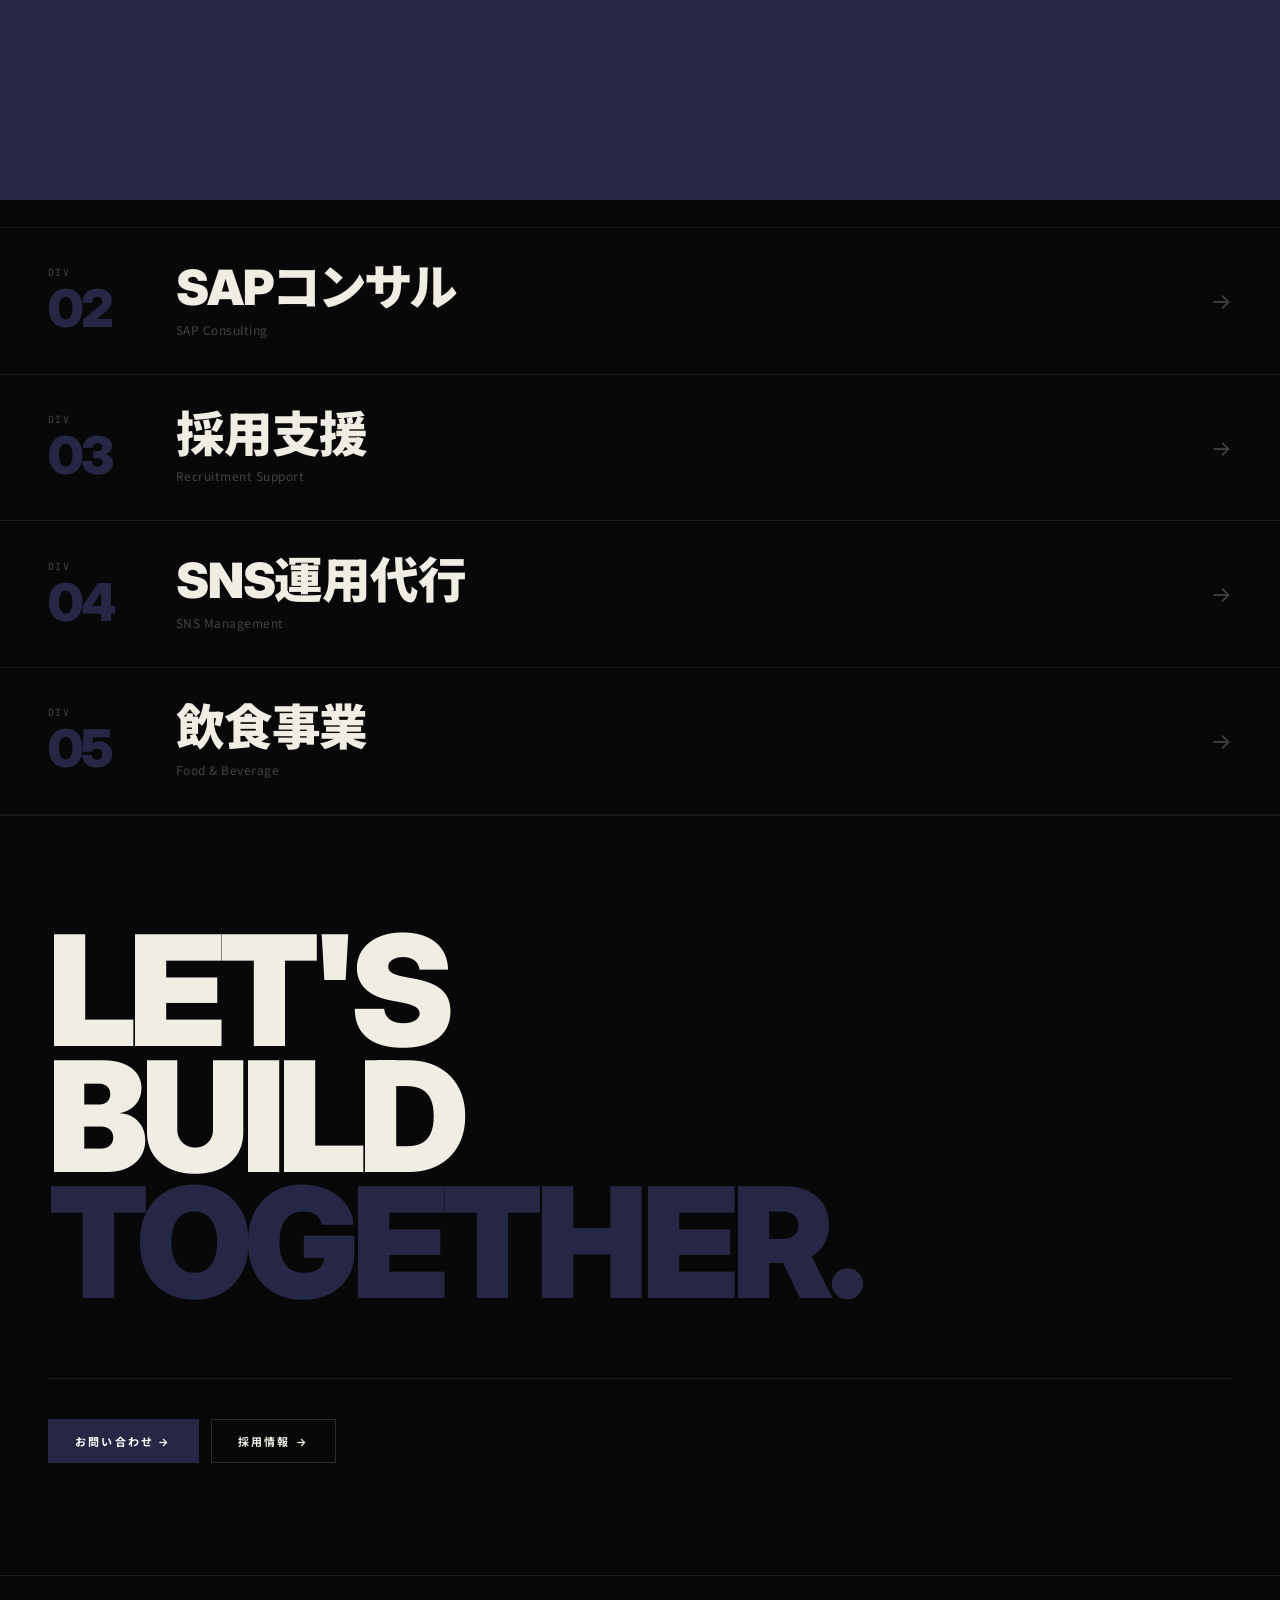
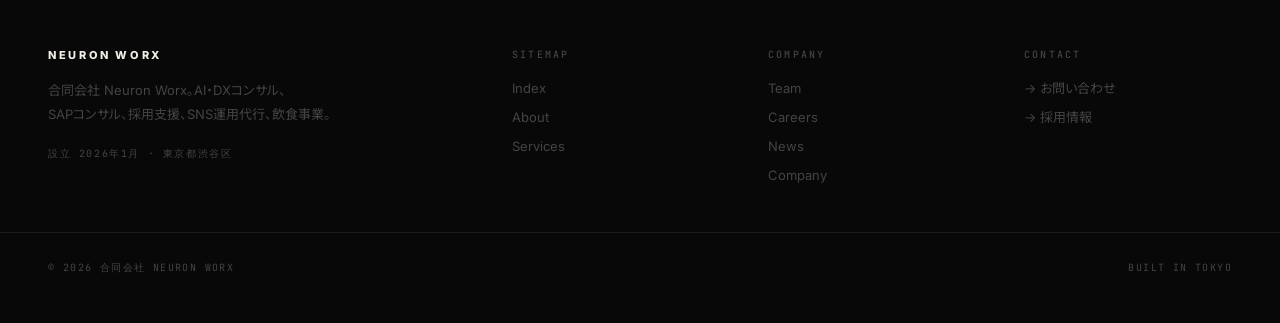
==== commit 54754c28: "Mobile optimization: responsive breakpoints across all pages - theme.css: add 600px/480px breakpoint" ====
--- a/index.html
+++ b/index.html
@@ -85,6 +85,12 @@
   flex-shrink:0;
 }
 .nwl-strip:nth-child(2n) .nwl-sep{background:#f0ede5;}
+
+@media(max-width:600px){
+  .nwl-strip{height:52px;}
+  .nwl-track{font-size:24px;}
+  .nwl-sep{width:32px;height:32px;margin:0 16px;}
+}
 </style>
 
 <div id="nw-loader" aria-hidden="true">
@@ -333,16 +339,35 @@
   .fig-cell:first-child,.fig-cell:nth-child(2){border-top:0;}
 }
 @media(max-width:900px){
-  .hero-title{font-size:min(16vw,96px);padding:0 24px;}
-  .hero-bottom{grid-template-columns:1fr;gap:24px;padding:24px 24px 40px;}
-  .s-statement{padding:64px 24px;}
-  .div-header,.works-hdr,.works-foot{padding-left:24px;padding-right:24px;}
-  .div-row{padding:28px 24px;grid-template-columns:64px 1fr auto;gap:16px;}
-  .div-num .big{font-size:36px;}
-  .work-row{padding:20px 24px;grid-template-columns:40px 1fr;}
+  .hero-title{font-size:min(15vw,88px);padding:0 20px;}
+  .hero-bottom{grid-template-columns:1fr;gap:20px;padding:20px 20px 36px;}
+  .hero-copy{font-size:14px;}
+  .s-ticker{display:none;}
+  .s-statement{padding:56px 20px;}
+  .stmt-text{font-size:clamp(24px,5vw,42px);}
+  .div-header,.works-hdr,.works-foot{padding-left:20px;padding-right:20px;}
+  .div-row{padding:24px 20px;grid-template-columns:56px 1fr auto;gap:12px;}
+  .div-num .big{font-size:32px;}
+  .work-row{padding:18px 20px;grid-template-columns:36px 1fr;}
   .wcat,.wyr,.warr{display:none;}
-  .s-cta{padding:80px 24px;}
+  .s-cta{padding:72px 20px;}
+  .cta-heading{font-size:clamp(48px,13vw,160px);}
   .s-figures{grid-template-columns:1fr 1fr;}
+}
+@media(max-width:600px){
+  .hero-title{font-size:min(14vw,72px);}
+  .s-figures{grid-template-columns:1fr;}
+  .fig-cell{border-top:1px solid var(--line);}
+  .fig-cell:first-child{border-top:0;}
+  .div-row{grid-template-columns:1fr auto;gap:12px;}
+  .div-num{display:none;}
+  .s-cta{padding:56px 20px;}
+  .cta-row{flex-direction:column;align-items:flex-start;gap:20px;}
+}
+@media(max-width:480px){
+  .hero-title{font-size:min(13vw,64px);}
+  .s-statement{padding:44px 16px;}
+  .stmt-text{font-size:clamp(22px,5.5vw,36px);}
 }
 </style>
 <script type="application/ld+json">
--- a/assets/theme.css
+++ b/assets/theme.css
@@ -217,10 +217,23 @@
 
 /* ─── Responsive ─── */
 @media(max-width:900px){
-  .site-nav{padding:0 20px;}
-  .wrap{padding:0 24px;}
-  .menu-overlay{padding:64px 24px 48px;}
-  .menu-foot{left:24px;right:24px;}
-  .footer-grid{grid-template-columns:1fr 1fr;gap:32px;padding:0 24px;}
-  .footer-copy{padding:24px 24px 0;flex-direction:column;gap:8px;text-align:center;}
-}
+  .site-nav{padding:0 16px;}
+  .wrap{padding:0 20px;}
+  .menu-overlay{padding:64px 20px 56px;}
+  .menu-foot{left:20px;right:20px;}
+  .footer-grid{grid-template-columns:1fr 1fr;gap:28px;padding:0 20px;}
+  .footer-copy{padding:24px 20px 0;flex-direction:column;gap:8px;text-align:center;}
+  /* ボタンのタッチターゲットを確保 */
+  .btn{padding:14px 22px;}
+  .nav-contact{padding:9px 14px;font-size:10px;letter-spacing:.14em;}
+}
+@media(max-width:600px){
+  .footer-grid{grid-template-columns:1fr;gap:24px;}
+  .menu-links a{font-size:clamp(26px,8vw,40px);}
+  .menu-overlay{justify-content:flex-start;padding-top:80px;}
+}
+@media(max-width:480px){
+  .site-nav{height:48px;}
+  .logo{font-size:10px;}
+  .nav-contact{display:none;}
+}
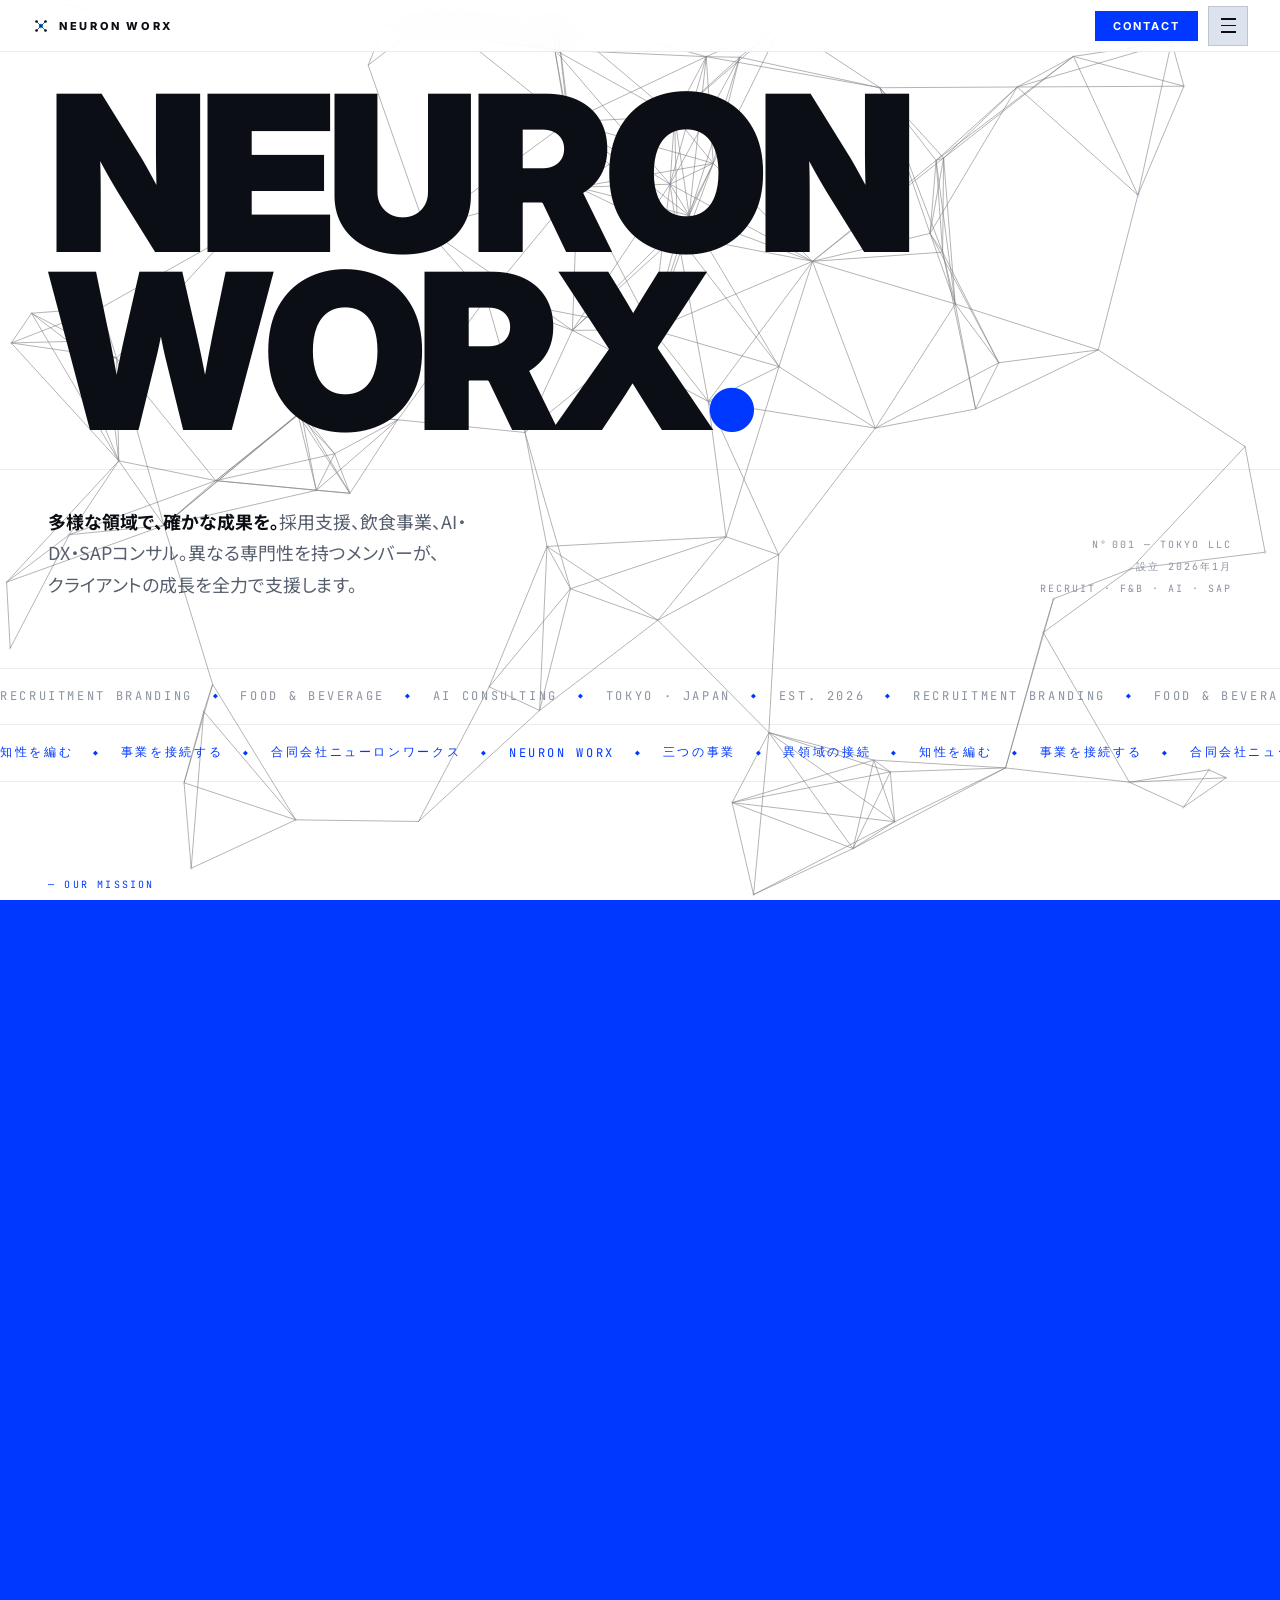
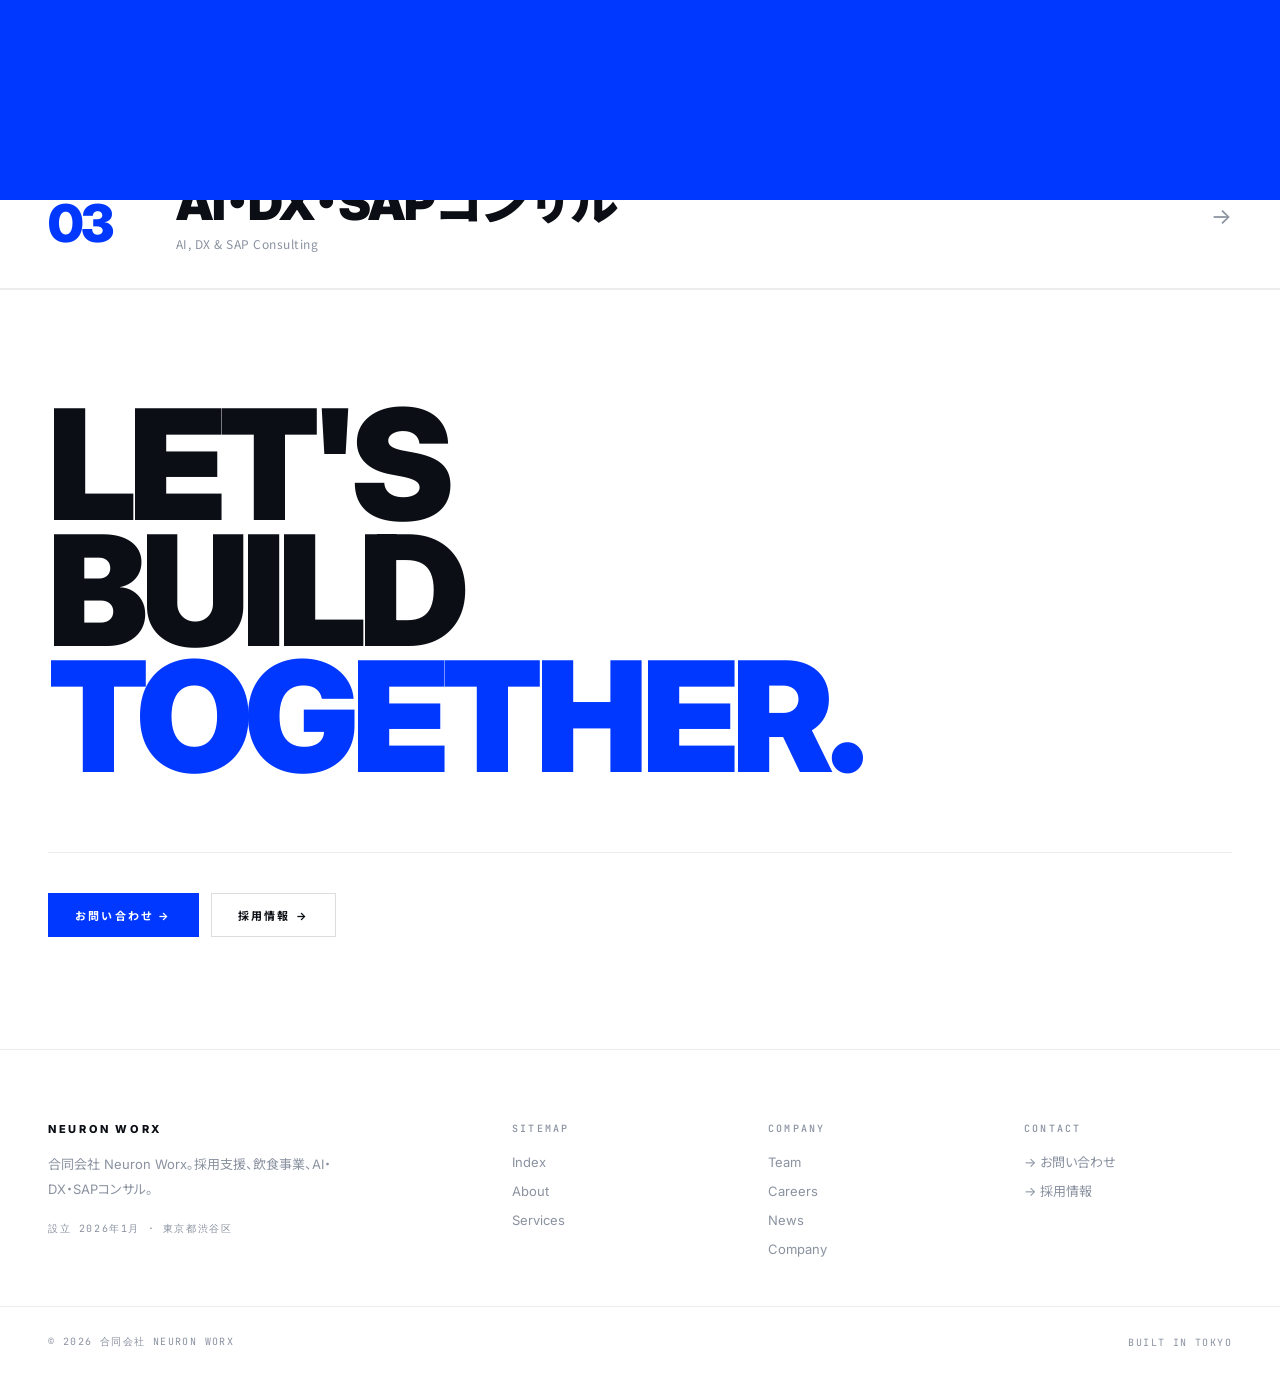
==== commit 3a50d2f2: "Rebrand to white/neon-blue theme, consolidate divisions, refresh content - New color system: white b" ====
--- a/index.html
+++ b/index.html
@@ -4,9 +4,9 @@
 <meta charset="utf-8"/>
 <meta name="viewport" content="width=device-width,initial-scale=1"/>
 <title>Neuron Worx — 合同会社ニューロンワークス</title>
-  <meta name="description" content="合同会社Neuron Worx。AI・DXコンサル、SAPコンサル、採用支援、SNS運用代行、飲食事業。東京・渋谷発のコンサルティング会社。"/>
+  <meta name="description" content="合同会社Neuron Worx。採用支援、飲食事業、AI・DX・SAPコンサル。東京・渋谷発のコンサルティング会社。"/>
   <meta property="og:title" content="Neuron Worx — 合同会社ニューロンワークス"/>
-  <meta property="og:description" content="合同会社Neuron Worx。AI・DXコンサル、SAPコンサル、採用支援、SNS運用代行、飲食事業。東京・渋谷発のコンサルティング会社。"/>
+  <meta property="og:description" content="合同会社Neuron Worx。採用支援、飲食事業、AI・DX・SAPコンサル。東京・渋谷発のコンサルティング会社。"/>
   <meta property="og:type" content="website"/>
   <meta property="og:url" content="https://neuronworx.com"/>
   <meta property="og:site_name" content="Neuron Worx"/>
@@ -18,95 +18,14 @@
 <link rel="stylesheet" href="assets/theme.css"/>
 
 <!--
-  LOADER  ——  Inspired by RYDEN's scrolling strip marquee.
-  Multiple black horizontal bands with "NEURON WORX" text
-  scrolling in alternating directions. ガガガ energy.
+  INTRO SEQUENCE — replicates ryden.co.jp's post-load reveal:
+  1) scattered squares pop in over the hero
+  2) a black band sweeps across with a fast looping wordmark ticker
+  3) the band collapses as the hero wordmark drops in letter by letter
 -->
-<style>
-#nw-loader{
-  position:fixed;inset:0;z-index:9999;
-  background:#080808;
-  display:flex;flex-direction:column;align-items:stretch;justify-content:center;
-  overflow:hidden;
-  transition:opacity .5s ease;
-}
-#nw-loader.out{opacity:0;pointer-events:none;}
-
-.nwl-strip{
-  display:flex;align-items:center;
-  height:72px;
-  overflow:hidden;
-  border-bottom:1px solid rgba(255,255,255,.06);
-  position:relative;
-}
-.nwl-strip:first-child{border-top:1px solid rgba(255,255,255,.06);}
-
-/* even strips get the accent color text */
-.nwl-strip:nth-child(2n) .nwl-track{color:#252745;}
-.nwl-strip:nth-child(2n){background:#0d0d0d;}
-
-.nwl-track{
-  display:inline-flex;align-items:center;gap:0;
-  white-space:nowrap;
-  font-family:"Inter","Noto Sans JP",sans-serif;
-  font-weight:900;
-  font-size:36px;
-  letter-spacing:-.01em;
-  text-transform:uppercase;
-  color:#f0ede5;
-  /* default: scroll left */
-  animation:scroll-l 6s linear infinite;
-}
-.nwl-strip:nth-child(2n) .nwl-track{
-  /* even rows: scroll right */
-  animation:scroll-r 5s linear infinite;
-}
-.nwl-strip:nth-child(3n) .nwl-track{
-  animation-duration:8s;
-}
-.nwl-strip:nth-child(5) .nwl-track{
-  animation-duration:4.5s;
-}
-
-@keyframes scroll-l{
-  from{transform:translateX(0);}
-  to{transform:translateX(-50%);}
-}
-@keyframes scroll-r{
-  from{transform:translateX(-50%);}
-  to{transform:translateX(0);}
-}
-
-.nwl-sep{
-  display:inline-block;
-  width:48px;height:48px;
-  background:#252745;
-  margin:0 28px;
-  flex-shrink:0;
-}
-.nwl-strip:nth-child(2n) .nwl-sep{background:#f0ede5;}
-
-@media(max-width:600px){
-  .nwl-strip{height:52px;}
-  .nwl-track{font-size:24px;}
-  .nwl-sep{width:32px;height:32px;margin:0 16px;}
-}
-</style>
-
-<div id="nw-loader" aria-hidden="true">
-  <!-- 7 scrolling strips -->
-  <div class="nwl-strip"><div class="nwl-track">NEURON WORX <span class="nwl-sep"></span> NEURON WORX <span class="nwl-sep"></span> NEURON WORX <span class="nwl-sep"></span> NEURON WORX <span class="nwl-sep"></span> NEURON WORX <span class="nwl-sep"></span> NEURON WORX <span class="nwl-sep"></span> NEURON WORX <span class="nwl-sep"></span> NEURON WORX <span class="nwl-sep"></span></div></div>
-  <div class="nwl-strip"><div class="nwl-track">NEURON WORX <span class="nwl-sep"></span> NEURON WORX <span class="nwl-sep"></span> NEURON WORX <span class="nwl-sep"></span> NEURON WORX <span class="nwl-sep"></span> NEURON WORX <span class="nwl-sep"></span> NEURON WORX <span class="nwl-sep"></span> NEURON WORX <span class="nwl-sep"></span> NEURON WORX <span class="nwl-sep"></span></div></div>
-  <div class="nwl-strip"><div class="nwl-track">NEURON WORX <span class="nwl-sep"></span> NEURON WORX <span class="nwl-sep"></span> NEURON WORX <span class="nwl-sep"></span> NEURON WORX <span class="nwl-sep"></span> NEURON WORX <span class="nwl-sep"></span> NEURON WORX <span class="nwl-sep"></span> NEURON WORX <span class="nwl-sep"></span> NEURON WORX <span class="nwl-sep"></span></div></div>
-  <div class="nwl-strip"><div class="nwl-track">NEURON WORX <span class="nwl-sep"></span> NEURON WORX <span class="nwl-sep"></span> NEURON WORX <span class="nwl-sep"></span> NEURON WORX <span class="nwl-sep"></span> NEURON WORX <span class="nwl-sep"></span> NEURON WORX <span class="nwl-sep"></span> NEURON WORX <span class="nwl-sep"></span> NEURON WORX <span class="nwl-sep"></span></div></div>
-  <div class="nwl-strip"><div class="nwl-track">NEURON WORX <span class="nwl-sep"></span> NEURON WORX <span class="nwl-sep"></span> NEURON WORX <span class="nwl-sep"></span> NEURON WORX <span class="nwl-sep"></span> NEURON WORX <span class="nwl-sep"></span> NEURON WORX <span class="nwl-sep"></span> NEURON WORX <span class="nwl-sep"></span> NEURON WORX <span class="nwl-sep"></span></div></div>
-  <div class="nwl-strip"><div class="nwl-track">NEURON WORX <span class="nwl-sep"></span> NEURON WORX <span class="nwl-sep"></span> NEURON WORX <span class="nwl-sep"></span> NEURON WORX <span class="nwl-sep"></span> NEURON WORX <span class="nwl-sep"></span> NEURON WORX <span class="nwl-sep"></span> NEURON WORX <span class="nwl-sep"></span> NEURON WORX <span class="nwl-sep"></span></div></div>
-  <div class="nwl-strip"><div class="nwl-track">NEURON WORX <span class="nwl-sep"></span> NEURON WORX <span class="nwl-sep"></span> NEURON WORX <span class="nwl-sep"></span> NEURON WORX <span class="nwl-sep"></span> NEURON WORX <span class="nwl-sep"></span> NEURON WORX <span class="nwl-sep"></span> NEURON WORX <span class="nwl-sep"></span> NEURON WORX <span class="nwl-sep"></span></div></div>
-</div>
-
 <script>
 const TWEAK_DEFAULTS = /*EDITMODE-BEGIN*/{
-  "theme":  "dark",
+  "theme":  "light",
   "accent": "orange",
   "font":   "sans"
 }/*EDITMODE-END*/;
@@ -125,10 +44,9 @@
 
 /* ── HERO ── */
 .s-hero{
-  min-height:100svh;
   display:flex;flex-direction:column;justify-content:flex-end;
   position:relative;z-index:1;
-  padding-top:52px;
+  padding-top:84px;
 }
 .hero-title{
   font-family:var(--display);font-style:var(--display-style);
@@ -139,9 +57,63 @@
   padding:0 48px;
 }
 .hero-title .accent{color:var(--accent);}
+.hero-title .hl{
+  display:inline-block;
+  opacity:0;
+  transform:translateY(-.3em);
+  transition:opacity .5s cubic-bezier(.2,.8,.2,1),transform .5s cubic-bezier(.2,.8,.2,1);
+}
+.hero-title.in .hl{opacity:1;transform:translateY(0);}
+
+/* ── INTRO SEQUENCE ── */
+#intro-stage{position:absolute;inset:0;z-index:4;pointer-events:none;overflow:hidden;}
+.intro-sq{
+  position:absolute;width:20px;height:20px;background:var(--ink);
+  opacity:0;transform:scale(.4);
+  animation:sqPop 1.6s cubic-bezier(.2,.8,.2,1) forwards;
+}
+@keyframes sqPop{
+  0%{opacity:0;transform:scale(.4);}
+  14%{opacity:1;transform:scale(1);}
+  74%{opacity:1;transform:scale(1);}
+  100%{opacity:0;transform:scale(.6);}
+}
+.intro-band{
+  position:absolute;left:0;right:0;top:50%;height:0;
+  background:#000;overflow:hidden;
+  transform:translateY(-50%) scale(1);
+  transition:height .5s cubic-bezier(.2,.8,.2,1),background-color .2s linear,
+    transform .5s cubic-bezier(.3,1,.4,1),opacity .45s ease-in;
+}
+#intro-stage.band-in .intro-band{height:200px;}
+#intro-stage.band-invert .intro-band{background:var(--accent);height:250px;}
+#intro-stage.band-burst .intro-band{transform:translateY(-50%) scale(2.5);opacity:0;}
+.intro-band-track{
+  position:absolute;top:0;left:0;height:100%;display:flex;align-items:center;
+  white-space:nowrap;
+  font-family:var(--sans);font-weight:900;font-size:88px;letter-spacing:-.02em;
+  text-transform:uppercase;color:var(--accent-2);
+  animation:introMarquee 1s linear infinite;
+  transition:opacity .2s linear;
+}
+#intro-stage.band-invert .intro-band-track{opacity:0;}
+.intro-band-sep{opacity:.4;margin:0 28px;font-size:28px;}
+@keyframes introMarquee{from{transform:translateX(0);}to{transform:translateX(-50%);}}
+.intro-band-settle{
+  position:absolute;inset:0;display:flex;align-items:center;justify-content:center;
+  font-family:var(--sans);font-weight:900;font-size:88px;letter-spacing:-.02em;
+  text-transform:uppercase;color:#000;
+  opacity:0;
+  transition:opacity .2s linear;
+}
+#intro-stage.band-invert .intro-band-settle{opacity:1;}
+@media(max-width:600px){
+  #intro-stage.band-in .intro-band{height:110px;}
+  .intro-band-track,.intro-band-settle{font-size:44px;}
+}
 .hero-bottom{
   display:grid;grid-template-columns:1fr auto;gap:48px;align-items:end;
-  padding:28px 48px 48px;
+  padding:36px 48px 68px;
   border-top:1px solid var(--line);margin-top:28px;
 }
 .hero-copy{
@@ -231,7 +203,7 @@
   transition:transform .3s cubic-bezier(.2,.8,.2,1);
 }
 .div-row:hover::after{transform:scaleY(1);}
-.div-row:hover{background:rgba(255,68,0,.04);}
+.div-row:hover{background:rgba(0,56,255,.05);}
 .div-num{
   display:flex;flex-direction:column;gap:4px;
 }
@@ -277,7 +249,7 @@
   transition:width .28s cubic-bezier(.2,.8,.2,1);
 }
 .work-row:hover::before{width:3px;}
-.work-row:hover{background:rgba(255,68,0,.04);}
+.work-row:hover{background:rgba(0,56,255,.05);}
 .wn{font-family:var(--mono);font-size:10px;letter-spacing:.1em;color:var(--ink-3);}
 .wt{
   font-family:var(--display);font-style:var(--display-style);
@@ -379,7 +351,7 @@
       "@id": "https://neuronworx.com/#website",
       "url": "https://neuronworx.com",
       "name": "Neuron Worx",
-      "description": "合同会社Neuron Worx。AI・DXコンサル、SAPコンサル、採用支援、SNS運用代行、飲食事業。東京・渋谷発のコンサルティング会社。",
+      "description": "合同会社Neuron Worx。採用支援、飲食事業、AI・DX・SAPコンサル。東京・渋谷発のコンサルティング会社。",
       "inLanguage": "ja"
     },
     {
@@ -397,14 +369,14 @@
         "addressRegion": "東京都",
         "addressCountry": "JP"
       },
-      "description": "AI・DXコンサル、SAPコンサル、採用支援、SNS運用代行、飲食事業",
+      "description": "採用支援、飲食事業、AI・DX・SAPコンサル",
       "areaServed": "JP"
     }
   ]
 }
 </script>
 </head>
-<body data-theme="dark" data-accent="orange" data-font="sans">
+<body data-theme="light" data-accent="orange" data-font="sans">
 
 <canvas id="bg-canvas"></canvas>
 
@@ -435,7 +407,7 @@
     <span class="logo-mark">
       <svg viewBox="0 0 24 24" fill="none">
         <defs><linearGradient id="nwlg" x1="0" y1="0" x2="1" y2="1">
-          <stop offset="0" stop-color="#252745"/><stop offset="1" stop-color="#3a3d70"/>
+          <stop offset="0" stop-color="#0038ff"/><stop offset="1" stop-color="#00c2ff"/>
         </linearGradient></defs>
         <circle cx="6"  cy="6"  r="1.8" fill="currentColor"/>
         <circle cx="18" cy="6"  r="1.8" fill="currentColor"/>
@@ -459,7 +431,7 @@
 <div class="tweaks" id="tweaks">
   <h4>TWEAKS <span class="close" id="tweaks-close">×</span></h4>
   <div class="tw-row"><span class="label">Accent</span><div class="tw-opts" data-key="accent">
-    <button class="tw-opt" data-val="orange">Orange</button>
+    <button class="tw-opt" data-val="orange">Blue</button>
     <button class="tw-opt" data-val="white">White</button>
     <button class="tw-opt" data-val="lime">Lime</button>
     <button class="tw-opt" data-val="cyan">Cyan</button>
@@ -475,17 +447,38 @@
 
   <!-- HERO -->
   <section class="s-hero">
-    <h1 class="hero-title">
-      NEURON<br/>WORX<span class="accent">.</span>
+    <div id="intro-stage" aria-hidden="true">
+      <div class="intro-sq" style="top:16%;left:2%;animation-delay:20ms"></div>
+      <div class="intro-sq" style="top:70%;left:8%;animation-delay:260ms;width:14px;height:14px;"></div>
+      <div class="intro-sq" style="top:28%;left:15%;animation-delay:90ms;width:26px;height:26px;"></div>
+      <div class="intro-sq" style="top:82%;left:22%;animation-delay:180ms"></div>
+      <div class="intro-sq" style="top:20%;left:30%;animation-delay:230ms;width:14px;height:14px;"></div>
+      <div class="intro-sq" style="top:75%;left:38%;animation-delay:60ms"></div>
+      <div class="intro-sq" style="top:14%;left:46%;animation-delay:310ms;width:26px;height:26px;"></div>
+      <div class="intro-sq" style="top:85%;left:53%;animation-delay:140ms;width:14px;height:14px;"></div>
+      <div class="intro-sq" style="top:24%;left:61%;animation-delay:200ms"></div>
+      <div class="intro-sq" style="top:72%;left:68%;animation-delay:40ms;width:26px;height:26px;"></div>
+      <div class="intro-sq" style="top:18%;left:76%;animation-delay:270ms;width:14px;height:14px;"></div>
+      <div class="intro-sq" style="top:80%;left:83%;animation-delay:110ms"></div>
+      <div class="intro-sq" style="top:30%;left:90%;animation-delay:340ms;width:26px;height:26px;"></div>
+      <div class="intro-sq" style="top:60%;left:95%;animation-delay:160ms;width:14px;height:14px;"></div>
+      <div class="intro-band">
+        <div class="intro-band-track">NEURON WORX <span class="intro-band-sep">■</span> NEURON WORX <span class="intro-band-sep">■</span> NEURON WORX <span class="intro-band-sep">■</span> NEURON WORX <span class="intro-band-sep">■</span> NEURON WORX <span class="intro-band-sep">■</span> NEURON WORX <span class="intro-band-sep">■</span> NEURON WORX <span class="intro-band-sep">■</span> NEURON WORX <span class="intro-band-sep">■</span> NEURON WORX <span class="intro-band-sep">■</span> NEURON WORX <span class="intro-band-sep">■</span> NEURON WORX <span class="intro-band-sep">■</span> NEURON WORX <span class="intro-band-sep">■</span> NEURON WORX <span class="intro-band-sep">■</span> NEURON WORX <span class="intro-band-sep">■</span> NEURON WORX <span class="intro-band-sep">■</span> NEURON WORX <span class="intro-band-sep">■</span></div>
+        <div class="intro-band-settle" id="intro-band-settle">NEURON WORX</div>
+      </div>
+    </div>
+    <h1 class="hero-title" id="hero-title">
+      <span class="hl-line"><span class="hl">N</span><span class="hl">E</span><span class="hl">U</span><span class="hl">R</span><span class="hl">O</span><span class="hl">N</span></span><br/>
+      <span class="hl-line"><span class="hl">W</span><span class="hl">O</span><span class="hl">R</span><span class="hl">X</span><span class="hl accent">.</span></span>
     </h1>
     <div class="hero-bottom">
       <p class="hero-copy">
-        <b>多様な領域で、確かな成果を。</b>AI・DXコンサル、採用支援、SNS運用代行、飲食事業。異なる専門性を持つメンバーが、クライアントの成長を全力で支援します。
+        <b>多様な領域で、確かな成果を。</b>採用支援、飲食事業、AI・DX・SAPコンサル。異なる専門性を持つメンバーが、クライアントの成長を全力で支援します。
       </p>
       <div class="hero-meta">
         N°&thinsp;001 — Tokyo LLC
         <br/>設立 2026年1月
-        <br/>AI · SAP · Brand · SNS · F&amp;B
+        <br/>Recruit · F&amp;B · AI · SAP
       </div>
     </div>
   </section>
@@ -494,12 +487,12 @@
   <div class="s-ticker">
     <div class="ticker-row">
       <div class="ticker-track">
-        AI CONSULTING <span class="ticker-sep">◆</span> RECRUITMENT BRANDING <span class="ticker-sep">◆</span> SNS MANAGEMENT <span class="ticker-sep">◆</span> FOOD &amp; BEVERAGE <span class="ticker-sep">◆</span> TOKYO · JAPAN <span class="ticker-sep">◆</span> EST. 2026 <span class="ticker-sep">◆</span> AI CONSULTING <span class="ticker-sep">◆</span> RECRUITMENT BRANDING <span class="ticker-sep">◆</span> SNS MANAGEMENT <span class="ticker-sep">◆</span> FOOD &amp; BEVERAGE <span class="ticker-sep">◆</span> TOKYO · JAPAN <span class="ticker-sep">◆</span> EST. 2026 <span class="ticker-sep">◆</span>
+        RECRUITMENT BRANDING <span class="ticker-sep">◆</span> FOOD &amp; BEVERAGE <span class="ticker-sep">◆</span> AI CONSULTING <span class="ticker-sep">◆</span> TOKYO · JAPAN <span class="ticker-sep">◆</span> EST. 2026 <span class="ticker-sep">◆</span> RECRUITMENT BRANDING <span class="ticker-sep">◆</span> FOOD &amp; BEVERAGE <span class="ticker-sep">◆</span> AI CONSULTING <span class="ticker-sep">◆</span> TOKYO · JAPAN <span class="ticker-sep">◆</span> EST. 2026 <span class="ticker-sep">◆</span>
       </div>
     </div>
     <div class="ticker-row">
       <div class="ticker-track">
-        知性を編む <span class="ticker-sep">◆</span> 事業を接続する <span class="ticker-sep">◆</span> 合同会社ニューロンワークス <span class="ticker-sep">◆</span> NEURON WORX <span class="ticker-sep">◆</span> 四つの事業 <span class="ticker-sep">◆</span> 異領域の接続 <span class="ticker-sep">◆</span> 知性を編む <span class="ticker-sep">◆</span> 事業を接続する <span class="ticker-sep">◆</span> 合同会社ニューロンワークス <span class="ticker-sep">◆</span> NEURON WORX <span class="ticker-sep">◆</span> 四つの事業 <span class="ticker-sep">◆</span> 異領域の接続 <span class="ticker-sep">◆</span>
+        知性を編む <span class="ticker-sep">◆</span> 事業を接続する <span class="ticker-sep">◆</span> 合同会社ニューロンワークス <span class="ticker-sep">◆</span> NEURON WORX <span class="ticker-sep">◆</span> 三つの事業 <span class="ticker-sep">◆</span> 異領域の接続 <span class="ticker-sep">◆</span> 知性を編む <span class="ticker-sep">◆</span> 事業を接続する <span class="ticker-sep">◆</span> 合同会社ニューロンワークス <span class="ticker-sep">◆</span> NEURON WORX <span class="ticker-sep">◆</span> 三つの事業 <span class="ticker-sep">◆</span> 異領域の接続 <span class="ticker-sep">◆</span>
       </div>
     </div>
   </div>
@@ -511,53 +504,37 @@
       多様な領域で挑戦し、<em>確かな成果</em>をお届けすること。それが Neuron Worx の約束です。
     </h2>
     <p class="stmt-sub reveal">
-      コンサルファーム出身者、スタートアップの元CEO、トップクリエイターなど、異なるバックグラウンドを持つプロフェッショナルが集結。AI・DXからSAP、採用支援、SNS運用代行、飲食事業まで、多彩な領域でクライアントの成長を支えています。
+      コンサルファーム出身者、スタートアップの元CEO、トップクリエイターなど、異なるバックグラウンドを持つプロフェッショナルが集結。採用支援、飲食事業、AI・DXからSAPまで、多彩な領域でクライアントの成長を支えています。
     </p>
   </section>
 
   <!-- DIVISIONS -->
   <section class="s-divisions">
     <div class="div-header">
-      <span class="div-label">Divisions — 五つの事業</span>
+      <span class="div-label">Divisions — 三つの事業</span>
       <a class="div-all" href="/services">すべて見る →</a>
     </div>
-    <a class="div-row reveal" href="/services/ai">
+    <a class="div-row reveal" href="/services/branding">
       <div class="div-num"><span class="idx">DIV</span><span class="big">01</span></div>
-      <div class="div-info">
-        <div class="div-name">AI・DXコンサル</div>
-        <div class="div-jp">AI &amp; DX Consulting</div>
-      </div>
-      <span class="div-arrow">→</span>
-    </a>
-    <a class="div-row reveal" href="/services/sap">
-      <div class="div-num"><span class="idx">DIV</span><span class="big">02</span></div>
-      <div class="div-info">
-        <div class="div-name">SAPコンサル</div>
-        <div class="div-jp">SAP Consulting</div>
-      </div>
-      <span class="div-arrow">→</span>
-    </a>
-    <a class="div-row reveal" href="/services/branding">
-      <div class="div-num"><span class="idx">DIV</span><span class="big">03</span></div>
       <div class="div-info">
         <div class="div-name">採用支援</div>
         <div class="div-jp">Recruitment Support</div>
       </div>
       <span class="div-arrow">→</span>
     </a>
-    <a class="div-row reveal" href="/services/sns">
-      <div class="div-num"><span class="idx">DIV</span><span class="big">04</span></div>
+    <a class="div-row reveal" href="/services/fnb">
+      <div class="div-num"><span class="idx">DIV</span><span class="big">02</span></div>
       <div class="div-info">
-        <div class="div-name">SNS運用代行</div>
-        <div class="div-jp">SNS Management</div>
+        <div class="div-name">飲食事業</div>
+        <div class="div-jp">Food &amp; Beverage</div>
       </div>
       <span class="div-arrow">→</span>
     </a>
-    <a class="div-row reveal" href="/services/fnb">
-      <div class="div-num"><span class="idx">DIV</span><span class="big">05</span></div>
+    <a class="div-row reveal" href="/services/ai">
+      <div class="div-num"><span class="idx">DIV</span><span class="big">03</span></div>
       <div class="div-info">
-        <div class="div-name">飲食事業</div>
-        <div class="div-jp">Food &amp; Beverage</div>
+        <div class="div-name">AI・DX・SAPコンサル</div>
+        <div class="div-jp">AI, DX &amp; SAP Consulting</div>
       </div>
       <span class="div-arrow">→</span>
     </a>
@@ -582,7 +559,7 @@
   <div class="footer-grid">
     <div>
       <div style="font-family:var(--sans);font-size:11px;font-weight:800;letter-spacing:.24em;color:var(--ink);margin-bottom:16px;text-transform:uppercase;">Neuron Worx</div>
-      <p style="font-family:var(--sans);font-size:13px;color:var(--ink-3);line-height:1.9;max-width:36ch;">合同会社 Neuron Worx。AI・DXコンサル、SAPコンサル、採用支援、SNS運用代行、飲食事業。</p>
+      <p style="font-family:var(--sans);font-size:13px;color:var(--ink-3);line-height:1.9;max-width:36ch;">合同会社 Neuron Worx。採用支援、飲食事業、AI・DX・SAPコンサル。</p>
       <p style="font-family:var(--mono);font-size:10px;letter-spacing:.16em;color:var(--ink-3);margin-top:20px;">設立 2026年1月 · 東京都渋谷区</p>
     </div>
     <div>
@@ -620,28 +597,37 @@
 <div class="page-trans" id="page-trans"></div>
 
 <script>
-/* ─── Loader exit ─── */
+/* ─── Intro sequence ─── */
 (function(){
-  const loader = document.getElementById('nw-loader');
-  if(!loader) return;
-  function dismiss(){
-    loader.classList.add('out');
-    setTimeout(()=>{ loader.style.display='none'; }, 520);
+  const stage = document.getElementById('intro-stage');
+  const title = document.getElementById('hero-title');
+  if(!stage || !title) return;
+  title.querySelectorAll('.hl').forEach((el,i)=>{ el.style.transitionDelay = (i*32)+'ms'; });
+  const settle = document.getElementById('intro-band-settle');
+  function run(){
+    setTimeout(()=>{ stage.classList.add('band-in'); }, 480);
+    setTimeout(()=>{
+      stage.classList.add('band-invert');
+      if(settle){
+        ['XONWEUR ORN','ONRU WXOER','NEURON WORX'].forEach((txt,i)=>{
+          setTimeout(()=>{ settle.textContent = txt; }, i*110);
+        });
+      }
+    }, 950);
+    setTimeout(()=>{
+      stage.classList.add('band-burst');
+      title.classList.add('in');
+    }, 1300);
+    setTimeout(()=>{ stage.remove(); }, 1850);
   }
-  const MIN = 1800; // show the strips long enough to enjoy them
-  const t0 = Date.now();
-  function tryDismiss(){
-    const wait = Math.max(0, MIN - (Date.now()-t0));
-    setTimeout(dismiss, wait);
-  }
-  if(document.readyState==='complete') tryDismiss();
-  else { window.addEventListener('load', tryDismiss); setTimeout(dismiss, 4000); }
+  if(document.readyState==='complete') run();
+  else window.addEventListener('load', run);
 })();
 
 /* ─── Tweaks ─── */
 const state = Object.assign({}, TWEAK_DEFAULTS);
 const ACCENT_VARS = {
-  orange: {a:'#252745', a2:'#3a3d70'},
+  orange: {a:'#0038ff', a2:'#00c2ff'},
   white:  {a:'#f0ede5', a2:'#cccccc'},
   lime:   {a:'#aaff00', a2:'#ccff44'},
   cyan:   {a:'#00ccff', a2:'#44ddff'},
--- a/assets/theme.css
+++ b/assets/theme.css
@@ -1,23 +1,23 @@
 /* ==========================================================
-   NEURON WORX — Design System v6
-   Black base · white contrast · orange accent
+   NEURON WORX — Design System v7
+   White base · dark ink contrast · fluorescent blue accent
    "ごちゃごちゃかつ綺麗" editorial energy
 ========================================================== */
 
 :root {
-  --bg:       #080808;
-  --bg-1:     #0e0e0e;
-  --bg-2:     #141414;
-  --bg-3:     #1c1c1c;
-  --ink:      #f0ede5;
-  --ink-2:    #888888;
-  --ink-3:    #444444;
-  --line:     rgba(255,255,255,.08);
-  --line-2:   rgba(255,255,255,.14);
-  --white:    #f0ede5;
-
-  --orange:   #252745;
-  --orange-2: #3a3d70;
+  --bg:       #ffffff;
+  --bg-1:     #f4f6fb;
+  --bg-2:     #eaeef6;
+  --bg-3:     #dde3ee;
+  --ink:      #0b0e14;
+  --ink-2:    #565f6e;
+  --ink-3:    #8a92a0;
+  --line:     rgba(10,14,25,.08);
+  --line-2:   rgba(10,14,25,.14);
+  --white:    #ffffff;
+
+  --orange:   #0038ff;
+  --orange-2: #00c2ff;
 
   --accent:   var(--orange);
   --accent-2: var(--orange-2);
@@ -73,7 +73,7 @@
   display:flex;align-items:center;justify-content:space-between;
   padding:0 32px;
   border-bottom:1px solid var(--line);
-  background:rgba(8,8,8,.9);
+  background:rgba(255,255,255,.85);
   backdrop-filter:blur(16px);
 }
 .logo{
